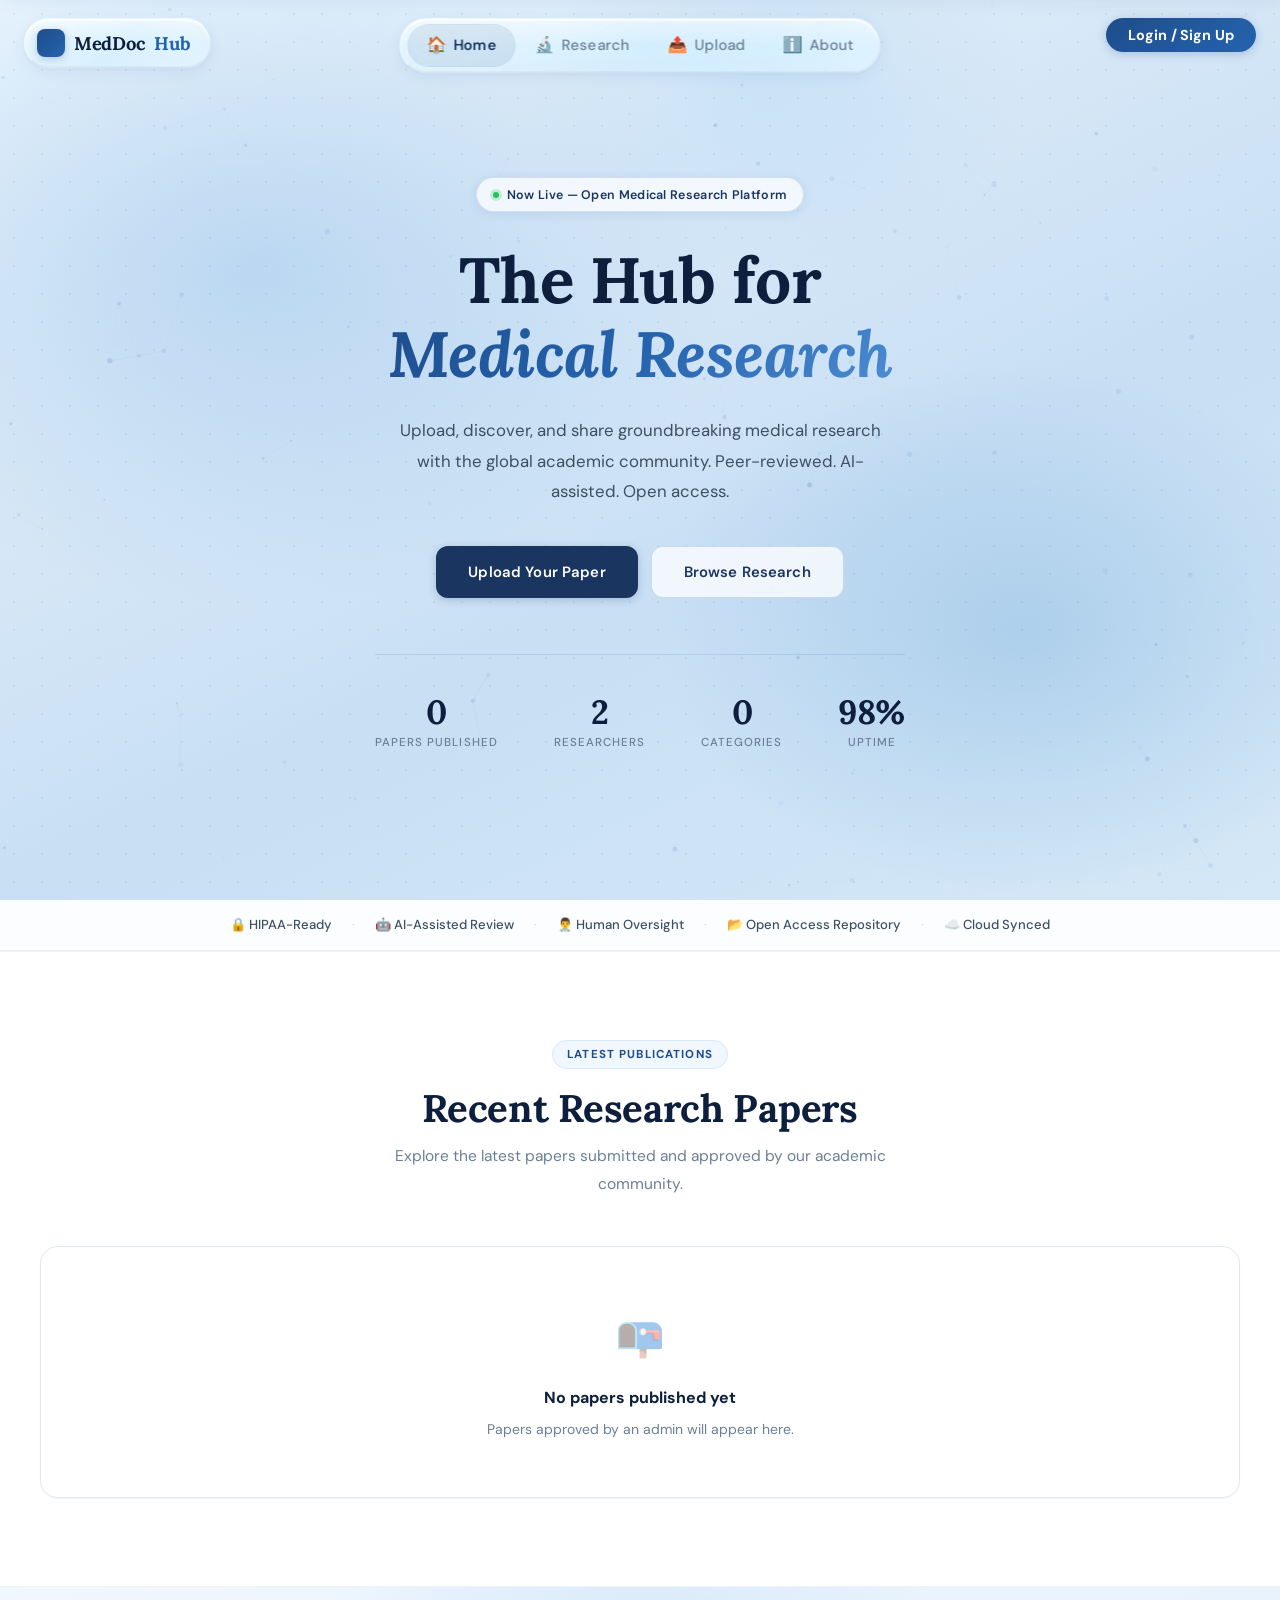
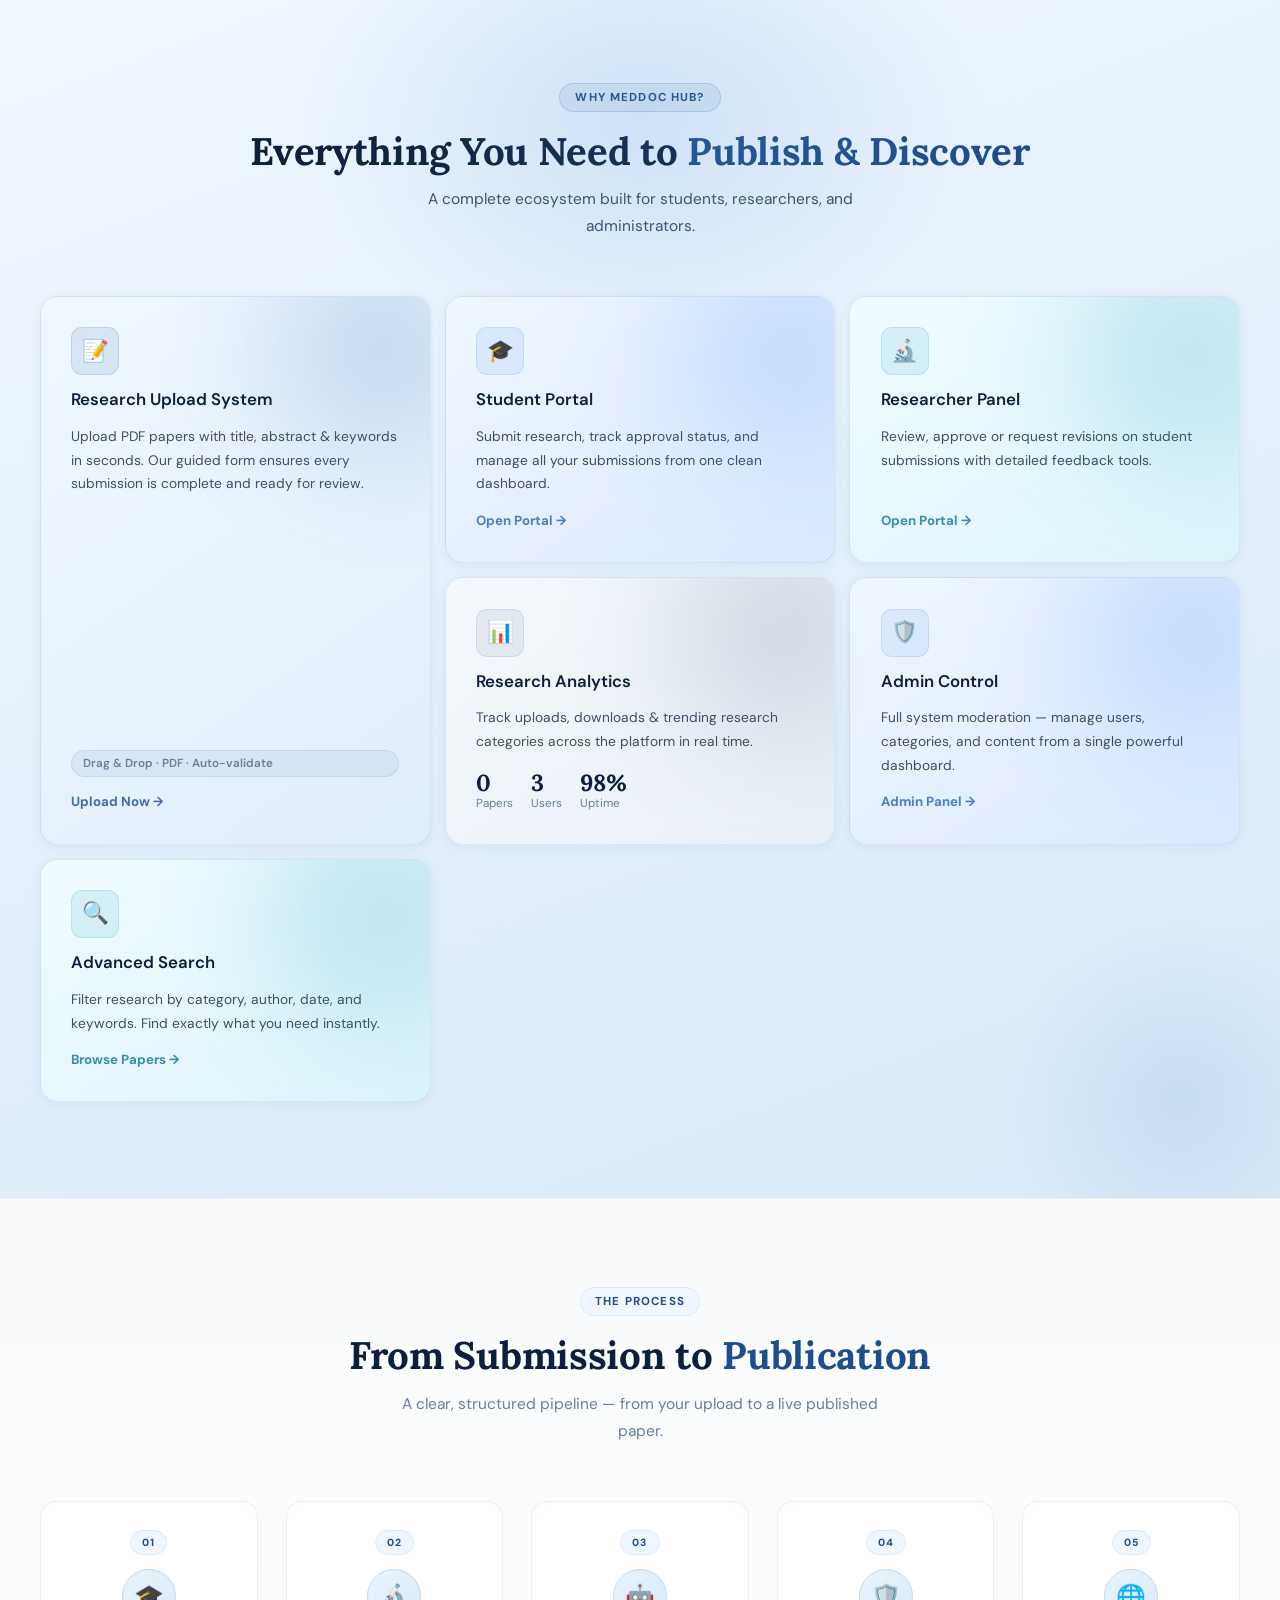
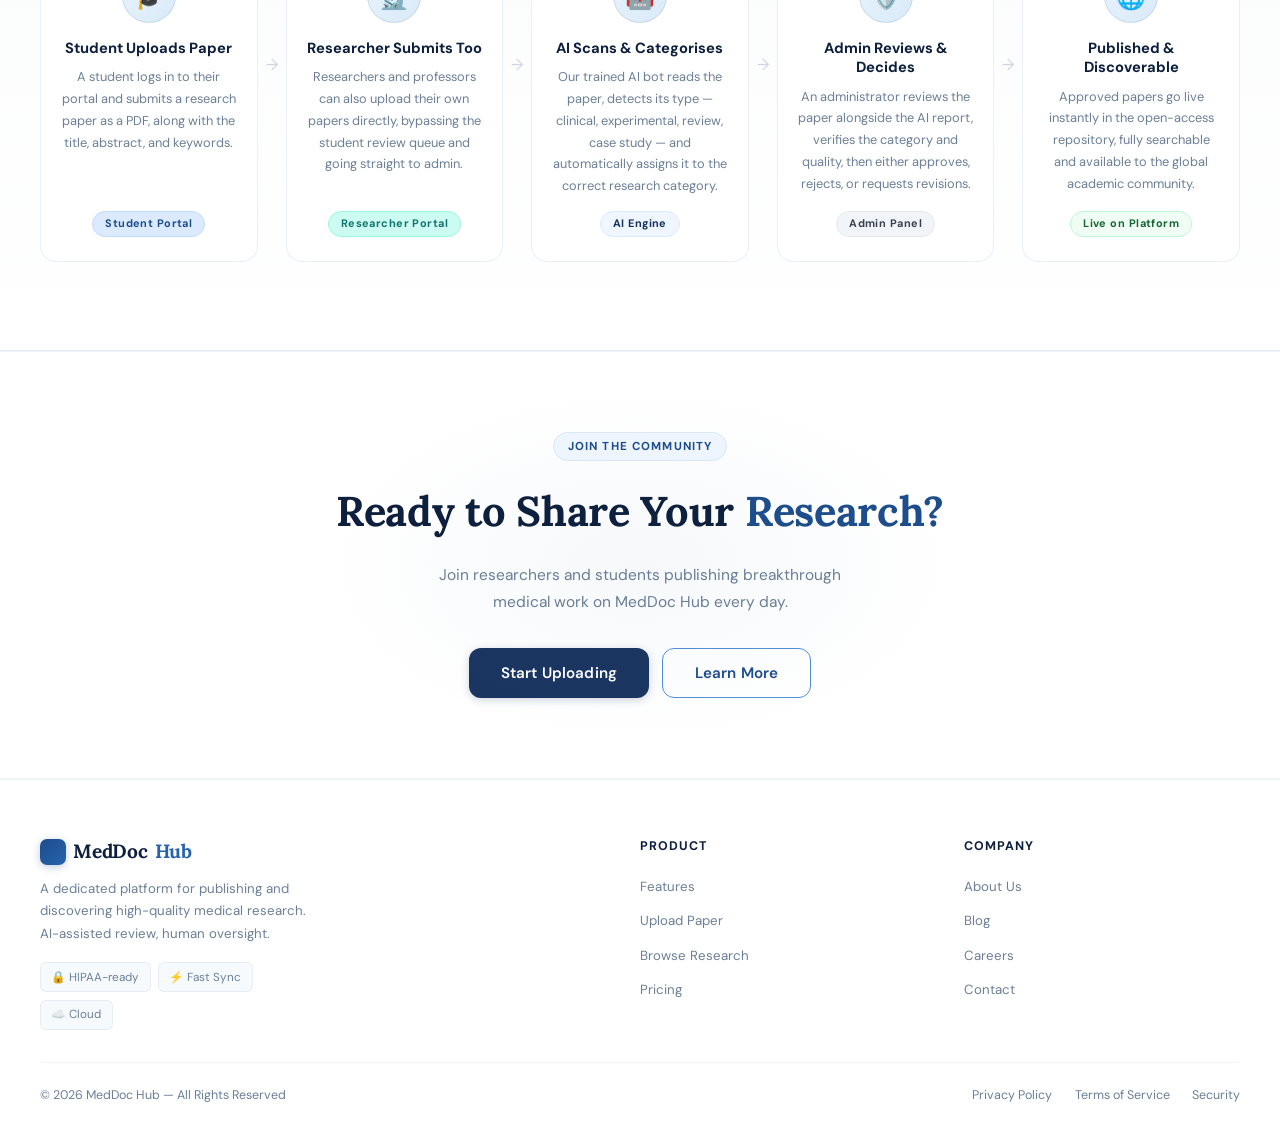
==== index.html @ e617a19e "Initial commit Created from https://vercel.com/new" ====
<!DOCTYPE html>
<html lang="en">

<head>
    <meta charset="UTF-8">
    <meta name="viewport" content="width=device-width, initial-scale=1.0">
    <title>MedDoc Hub — Medical Research Documentation</title>
    <link href="https://fonts.googleapis.com/css2?family=Inter:wght@300;400;500;600;700;800&display=swap"
        rel="stylesheet">
    <link rel="stylesheet" href="style.css">

</head>

<body>




    <!-- ═══ PILL 1: Logo — top left ═══ -->
    <div class="dock dock-logo-pill">
        <a href="index.html" class="dock-logo">MedDoc<span>Hub</span></a>
    </div>

    <!-- ═══ PILL 2: Nav links — top centre ═══ -->
    <nav class="dock dock-nav-pill" id="site-dock" role="navigation" aria-label="Main navigation">
        <ul class="dock-nav">
            <li><a href="index.html" class="active"><span class="nav-icon">🏠</span> Home</a></li>
            <li><a href="research.html"><span class="nav-icon">🔬</span> Research</a></li>
            <li><a href="upload.html"><span class="nav-icon">📤</span> Upload</a></li>
            <li><a href="about.html"><span class="nav-icon">ℹ️</span> About</a></li>
        </ul>
    </nav>

    <!-- ═══ PILL 3: Auth / Login — top right ═══ -->
    <div class="dock dock-auth-pill" id="site-dock-auth">
        <button class="dock-btn-login" id="nav-auth-btn" aria-haspopup="dialog" aria-controls="auth-modal">
            Login / Sign Up
        </button>
        <div id="dock-user-info" id="nav-user-info">
            <span id="dock-username" id="nav-username"></span>
            <a href="#" id="dock-dash-btn"></a>
            <button class="btn btn-secondary" id="dock-logout-btn" id="nav-logout-btn">Logout</button>
        </div>
        <button class="dock-hamburger" id="dock-hamburger" aria-label="Open menu">☰</button>
    </div>

    <!-- Mobile dropdown -->
    <div class="dock-mobile-menu" id="dock-mobile-menu">
        <a href="index.html" class="active"><span>🏠</span> Home</a>
        <a href="research.html"><span>🔬</span> Research</a>
        <a href="upload.html"><span>📤</span> Upload</a>
        <a href="about.html"><span>ℹ️</span> About</a>
    </div>

    <!-- Full-width bar revealed on scroll -->
    <div class="nav-bg-bar" id="nav-bg-bar"></div>

    <!-- Keep old header in DOM (hidden) so inline JS references don't break -->
    <header class="header" id="site-header" aria-hidden="true" style="display:none!important;">
        <nav class="navbar">
            <div class="nav-container">
                <button class="btn btn-primary" id="nav-auth-btn-old" style="display:none"></button>
                <div id="nav-user-info" style="display:none"><span id="nav-username"></span><button id="nav-logout-btn"
                        style="display:none"></button></div>
            </div>
        </nav>
    </header>

    <!-- ═══════════════════════ HERO ═══════════════════════ -->
    <section class="hero">
        <canvas id="canvas-particle"></canvas>
        <div class="hero-content">

            <!-- Welcome banner — shown when logged in -->
            <div class="hero-welcome" id="hero-welcome">
                <div class="hero-welcome-text">
                    <strong id="welcome-name">Welcome back!</strong>
                    <p id="welcome-sub">Head to your portal to upload and manage papers.</p>
                </div>
                <a id="welcome-dash-btn" href="#" class="btn btn-primary" style="flex-shrink:0;">Go to My Portal →</a>
            </div>

            <div class="hero-badge">
                <span class="hero-badge-dot"></span>
                Now Live — Open Medical Research Platform
            </div>

            <h1 class="hero-title">
                The Hub for
                <span class="hero-title-accent">Medical Research</span>
            </h1>

            <p class="hero-subtitle">
                Upload, discover, and share groundbreaking medical research with
                the global academic community. Peer-reviewed. AI-assisted. Open access.
            </p>

            <div class="hero-actions">
                <a href="upload.html" class="btn btn-primary btn-lg">Upload Your Paper</a>
                <a href="research.html" class="btn btn-light btn-lg">Browse Research</a>
            </div>

            <div class="hero-stats">
                <div class="hero-stat">
                    <span class="hero-stat-num" id="stat-papers-published">0</span>
                    <span class="hero-stat-label">Papers Published</span>
                </div>
                <div class="hero-stat">
                    <span class="hero-stat-num" id="stat-researchers">0</span>
                    <span class="hero-stat-label">Researchers</span>
                </div>
                <div class="hero-stat">
                    <span class="hero-stat-num" id="stat-categories">0</span>
                    <span class="hero-stat-label">Categories</span>
                </div>
                <div class="hero-stat">
                    <span class="hero-stat-num">98%</span>
                    <span class="hero-stat-label">Uptime</span>
                </div>
            </div>
        </div>
    </section>

    <!-- ═══════════════════════ TRUST BAR ═══════════════════════ -->
    <div class="trust-bar">
        <div class="trust-bar-inner">
            <span>🔒 HIPAA-Ready</span>
            <span class="trust-sep">·</span>
            <span>🤖 AI-Assisted Review</span>
            <span class="trust-sep">·</span>
            <span>👨‍⚕️ Human Oversight</span>
            <span class="trust-sep">·</span>
            <span>📂 Open Access Repository</span>
            <span class="trust-sep">·</span>
            <span>☁️ Cloud Synced</span>
        </div>
    </div>

    <!-- ═══════════════════════ RECENT PAPERS ═══════════════════════ -->
    <section class="research-preview">
        <div class="container">
            <span class="section-eyebrow">Latest Publications</span>
            <h2 class="section-title">Recent Research Papers</h2>
            <p class="section-subtitle">Explore the latest papers submitted and approved by our academic community.</p>

            <div class="papers-grid" id="recent-papers-grid">
                <div class="paper-card" id="no-papers-placeholder"
                    style="grid-column:1/-1;text-align:center;padding:3.5rem 1rem;">
                    <div style="font-size:2.5rem;margin-bottom:1rem;opacity:0.4;">📭</div>
                    <p style="font-size:1rem;font-weight:700;margin-bottom:.4rem;color:var(--text-primary);">No papers
                        published yet</p>
                    <p style="font-size:.875rem;color:var(--text-muted);">Papers approved by an admin will appear here.
                    </p>
                </div>
            </div>

            <div style="text-align:center;margin-top:2.5rem;" id="view-all-btn-wrap">
                <a href="research.html" class="btn btn-outline">View All Papers →</a>
            </div>
        </div>
    </section>

    <!-- ═══════════════════════ FEATURES ═══════════════════════ -->
    <section class="features" id="features">
        <div class="container">
            <div class="features-header">
                <span class="features-eyebrow">Why MedDoc Hub?</span>
                <h2 class="section-title">Everything You Need to <span>Publish &amp; Discover</span></h2>
                <p class="section-subtitle">A complete ecosystem built for students, researchers, and administrators.
                </p>
            </div>

            <div class="features-grid-new">

                <!-- Card 1 — large left -->
                <div class="feat-card feat-card--large feat-card--navy">
                    <div class="feat-glow"></div>
                    <div class="feat-icon-wrap">📝</div>
                    <h3>Research Upload System</h3>
                    <p>Upload PDF papers with title, abstract &amp; keywords in seconds. Our guided form ensures every
                        submission is complete and ready for review.</p>
                    <div class="feat-tag">Drag &amp; Drop · PDF · Auto-validate</div>
                    <a href="upload.html" class="feat-cta">Upload Now →</a>
                </div>

                <!-- Card 2 -->
                <div class="feat-card feat-card--blue" data-role-card="student">
                    <div class="feat-glow"></div>
                    <div class="feat-icon-wrap">🎓</div>
                    <h3>Student Portal</h3>
                    <p>Submit research, track approval status, and manage all your submissions from one clean dashboard.
                    </p>
                    <a href="student-dashboard.html" class="feat-cta">Open Portal →</a>
                </div>

                <!-- Card 3 -->
                <div class="feat-card feat-card--teal" data-role-card="researcher">
                    <div class="feat-glow"></div>
                    <div class="feat-icon-wrap">🔬</div>
                    <h3>Researcher Panel</h3>
                    <p>Review, approve or request revisions on student submissions with detailed feedback tools.</p>
                    <a href="professor-dashboard.html" class="feat-cta">Open Portal →</a>
                </div>

                <!-- Card 4 -->
                <div class="feat-card feat-card--slate">
                    <div class="feat-glow"></div>
                    <div class="feat-icon-wrap">📊</div>
                    <h3>Research Analytics</h3>
                    <p>Track uploads, downloads &amp; trending research categories across the platform in real time.</p>
                    <div class="feat-stat-row">
                        <div class="feat-stat"><span id="feat-stat-papers">0</span>Papers</div>
                        <div class="feat-stat"><span id="feat-stat-users">0</span>Users</div>
                        <div class="feat-stat"><span>98%</span>Uptime</div>
                    </div>
                </div>

                <!-- Card 5 -->
                <div class="feat-card feat-card--blue" data-role-card="admin">
                    <div class="feat-glow"></div>
                    <div class="feat-icon-wrap">🛡️</div>
                    <h3>Admin Control</h3>
                    <p>Full system moderation — manage users, categories, and content from a single powerful dashboard.
                    </p>
                    <a href="admin.html" class="feat-cta">Admin Panel →</a>
                </div>

                <!-- Card 6 -->
                <div class="feat-card feat-card--teal">
                    <div class="feat-glow"></div>
                    <div class="feat-icon-wrap">🔍</div>
                    <h3>Advanced Search</h3>
                    <p>Filter research by category, author, date, and keywords. Find exactly what you need instantly.
                    </p>
                    <a href="research.html" class="feat-cta">Browse Papers →</a>
                </div>

            </div>
        </div>
    </section>

    <!-- ═══════════════════════ HOW IT WORKS ═══════════════════════ -->
    <section class="how-section" style="background:linear-gradient(180deg,#f9fafb 0%,#ffffff 100%);">
        <div class="container">
            <span class="section-eyebrow">The Process</span>
            <h2 class="section-title">From Submission to <span>Publication</span></h2>
            <p class="section-subtitle">A clear, structured pipeline — from your upload to a live published paper.</p>

            <div class="how-steps">

                <!-- Step 1 -->
                <div class="how-step">
                    <div class="how-step-num">01</div>
                    <div class="how-step-icon">🎓</div>
                    <h3>Student Uploads Paper</h3>
                    <p>A student logs in to their portal and submits a research paper as a PDF, along with the title,
                        abstract, and keywords.</p>
                    <div class="how-step-tag how-step-tag--blue">Student Portal</div>
                </div>

                <div class="how-connector"></div>

                <!-- Step 2 -->
                <div class="how-step">
                    <div class="how-step-num">02</div>
                    <div class="how-step-icon">🔬</div>
                    <h3>Researcher Submits Too</h3>
                    <p>Researchers and professors can also upload their own papers directly, bypassing the student
                        review queue and going straight to admin.</p>
                    <div class="how-step-tag how-step-tag--teal">Researcher Portal</div>
                </div>

                <div class="how-connector"></div>

                <!-- Step 3 -->
                <div class="how-step">
                    <div class="how-step-num">03</div>
                    <div class="how-step-icon">🤖</div>
                    <h3>AI Scans & Categorises</h3>
                    <p>Our trained AI bot reads the paper, detects its type — clinical, experimental, review, case study
                        — and automatically assigns it to the correct research category.</p>
                    <div class="how-step-tag how-step-tag--navy">AI Engine</div>
                </div>

                <div class="how-connector"></div>

                <!-- Step 4 -->
                <div class="how-step">
                    <div class="how-step-num">04</div>
                    <div class="how-step-icon">🛡️</div>
                    <h3>Admin Reviews & Decides</h3>
                    <p>An administrator reviews the paper alongside the AI report, verifies the category and quality,
                        then either approves, rejects, or requests revisions.</p>
                    <div class="how-step-tag how-step-tag--slate">Admin Panel</div>
                </div>

                <div class="how-connector"></div>

                <!-- Step 5 -->
                <div class="how-step">
                    <div class="how-step-num">05</div>
                    <div class="how-step-icon">🌐</div>
                    <h3>Published & Discoverable</h3>
                    <p>Approved papers go live instantly in the open-access repository, fully searchable and available
                        to the global academic community.</p>
                    <div class="how-step-tag how-step-tag--green">Live on Platform</div>
                </div>

            </div>
        </div>
    </section>

    <!-- ═══════════════════════ CTA ═══════════════════════ -->
    <section class="cta">
        <div class="container">
            <span class="section-eyebrow">Join the Community</span>
            <h2>Ready to Share Your <span>Research?</span></h2>
            <p>Join researchers and students publishing breakthrough medical work on MedDoc Hub every day.</p>
            <div class="cta-actions">
                <a href="upload.html" class="btn btn-primary btn-lg">Start Uploading</a>
                <a href="about.html" class="btn btn-outline btn-lg">Learn More</a>
            </div>
        </div>
    </section>

    <!-- ═══════════════════════ PORTAL SECTION (shown after login) ═══════════════════════ -->
    <section class="portal-section" id="portal-section">
        <div class="container">
            <span class="section-eyebrow">Your Access</span>
            <h2 class="section-title">Go to Your <span>Portal</span></h2>
            <p class="section-subtitle">Select your portal below to start uploading, reviewing, or managing papers.</p>

            <div class="portal-cards" id="portal-cards-grid">
                <!-- Filled by JS based on role -->
            </div>
        </div>
    </section>

    <!-- ═══════════════════════ FOOTER ═══════════════════════ -->
    <footer class="footer" id="contact">
        <div class="footer-content">
            <div class="footer-brand">
                <a href="index.html" class="logo">MedDoc<span>Hub</span></a>
                <p>A dedicated platform for publishing and discovering high-quality medical research. AI-assisted
                    review, human oversight.</p>
                <div class="footer-brand-badges">
                    <span class="footer-brand-badge">🔒 HIPAA-ready</span>
                    <span class="footer-brand-badge">⚡ Fast Sync</span>
                    <span class="footer-brand-badge">☁️ Cloud</span>
                </div>
            </div>
            <div class="footer-section">
                <h4>Product</h4>
                <ul>
                    <li><a href="#features">Features</a></li>
                    <li><a href="upload.html">Upload Paper</a></li>
                    <li><a href="research.html">Browse Research</a></li>
                    <li><a href="#">Pricing</a></li>
                </ul>
            </div>
            <div class="footer-section">
                <h4>Company</h4>
                <ul>
                    <li><a href="about.html">About Us</a></li>
                    <li><a href="#">Blog</a></li>
                    <li><a href="#">Careers</a></li>
                    <li><a href="#">Contact</a></li>
                </ul>
            </div>
        </div>
        <div class="footer-bottom">
            <p>© 2026 MedDoc Hub — All Rights Reserved</p>
            <div class="footer-bottom-links">
                <a href="#">Privacy Policy</a>
                <a href="#">Terms of Service</a>
                <a href="#">Security</a>
            </div>
        </div>
    </footer>

    <!-- ═══════════════════════ AUTH MODAL ═══════════════════════ -->
    <div class="modal-overlay" id="auth-modal" role="dialog" aria-modal="true" aria-hidden="true">
        <div class="modal-card" role="document">
            <!-- Left panel -->
            <div class="auth-left">
                <div class="auth-hero">
                    <div class="auth-brand">MedDoc<span>Hub</span></div>
                    <h3>Welcome back</h3>
                    <p>Securely create, manage, and share medical research with confidence.</p>
                    <div class="auth-logos">
                        <span>🔒 HIPAA-ready</span>
                        <span>⚡ Fast Sync</span>
                        <span>☁️ Cloud</span>
                    </div>
                </div>
            </div>
            <!-- Right panel -->
            <div class="auth-right">
                <div class="auth-tabs">
                    <button class="tab-btn active" data-target="login">Login</button>
                    <button class="tab-btn" data-target="signup">Sign Up</button>
                </div>

                <form id="login" class="auth-form active" autocomplete="on">
                    <div class="input-group">
                        <label for="login-email">Email</label>
                        <input id="login-email" type="email" placeholder="you@hospital.com" required>
                    </div>
                    <div class="input-group">
                        <label for="login-password">Password</label>
                        <div class="password-row">
                            <input id="login-password" type="password" placeholder="••••••••" required>
                            <button type="button" class="btn-ghost" id="login-toggle">Show</button>
                        </div>
                    </div>
                    <div class="form-row">
                        <label class="checkbox"><input type="checkbox"> Remember me</label>
                        <a href="#" class="small-link">Forgot?</a>
                    </div>
                    <div id="login-error" class="form-error"></div>
                    <button class="btn btn-primary btn-block" type="submit">Sign In</button>
                    <button type="button" class="btn-cancel" id="login-cancel">Cancel</button>
                </form>

                <form id="signup" class="auth-form" autocomplete="on">
                    <div class="input-group">
                        <label for="signup-name">Full name</label>
                        <input id="signup-name" type="text" placeholder="Dr. Jane Doe" required>
                    </div>
                    <div class="input-group">
                        <label for="signup-email">Email</label>
                        <input id="signup-email" type="email" placeholder="you@hospital.com" required>
                    </div>
                    <div class="input-group">
                        <label for="signup-password">Create password</label>
                        <div class="password-row">
                            <input id="signup-password" type="password" placeholder="Minimum 8 characters" minlength="8"
                                required>
                            <button type="button" class="btn-ghost" id="signup-toggle">Show</button>
                        </div>
                    </div>
                    <div class="input-group">
                        <label for="signup-role">I am a…</label>
                        <select id="signup-role" required>
                            <option value="">Select your role</option>
                            <option value="student">Student</option>
                            <option value="researcher">Researcher / Professor</option>
                            <option value="admin">Admin</option>
                        </select>
                    </div>
                    <div id="signup-error" class="form-error"></div>
                    <button class="btn btn-primary btn-block" type="submit">Create Account</button>
                    <button type="button" class="btn-cancel" id="signup-cancel">Cancel</button>
                    <p class="small">By signing up you agree to our <a href="#">Terms</a> and <a href="#">Privacy</a>.
                    </p>
                </form>
            </div>
        </div>
    </div>

    <!-- ═══════════════════════ SCRIPTS ═══════════════════════ -->
    <script src="particles.js"></script>
    <script>
        // ─── Helpers ───────────────────────────────────────────────
        function getUsers() { return JSON.parse(localStorage.getItem('mdh_users') || '[]'); }
        function saveUsers(u) { localStorage.setItem('mdh_users', JSON.stringify(u)); }
        function getSession() { return { isLoggedIn: localStorage.getItem('isLoggedIn') === 'true', userName: localStorage.getItem('userName') || '', userRole: localStorage.getItem('userRole') || '' }; }

        // Show only role-matching feature cards; hide others
        function filterFeatureCards(role) {
            document.querySelectorAll('[data-role-card]').forEach(card => {
                card.style.display = card.dataset.roleCard === role ? '' : 'none';
            });
        }
        // Restore all feature cards (on logout)
        function restoreFeatureCards() {
            document.querySelectorAll('[data-role-card]').forEach(card => {
                card.style.display = '';
            });
        }

        // Seed default test accounts on every page load
        (function seedDefaults() {
            const defaults = [
                { id: 'seed_admin', name: 'Admin', email: 'admin@meddoc.com', password: 'admin123', role: 'admin' },
                { id: 'seed_prof', name: 'Professor', email: 'professor@meddoc.com', password: 'prof123', role: 'researcher' },
                { id: 'seed_student', name: 'Student', email: 'student@meddoc.com', password: 'student123', role: 'student' },
            ];
            const users = getUsers();
            let changed = false;
            defaults.forEach(d => { if (!users.find(u => u.email === d.email)) { users.push(d); changed = true; } });
            if (changed) saveUsers(users);
        })();

        // ─── Dock auth state ───────────────────────────────────────
        const navAuthBtn = document.getElementById('nav-auth-btn');   // dock login btn
        const navUserInfo = document.getElementById('dock-user-info');
        const navUsername = document.getElementById('dock-username');
        const navLogoutBtn = document.getElementById('dock-logout-btn');
        const dockDashBtn = document.getElementById('dock-dash-btn');

        function refreshNavAuth() {
            const { isLoggedIn, userName, userRole } = getSession();
            if (!navAuthBtn) return;
            if (isLoggedIn) {
                navAuthBtn.style.display = 'none';
                if (navUserInfo) navUserInfo.style.display = 'flex';
                if (navUsername) navUsername.textContent = '👤 ' + userName;
                const dashMap = { student: 'student-dashboard.html', researcher: 'professor-dashboard.html', admin: 'admin.html' };
                const dashLbl = { student: '🎓 My Dashboard', researcher: '🔬 My Dashboard', admin: '🛡️ Admin Panel' };
                if (dockDashBtn) {
                    dockDashBtn.href = dashMap[userRole] || 'index.html';
                    dockDashBtn.textContent = dashLbl[userRole] || 'My Dashboard';
                }
            } else {
                navAuthBtn.style.display = '';
                if (navUserInfo) navUserInfo.style.display = 'none';
            }
        }

        if (navLogoutBtn) {
            navLogoutBtn.addEventListener('click', () => {
                localStorage.removeItem('isLoggedIn');
                localStorage.removeItem('userName');
                localStorage.removeItem('userRole');
                sessionStorage.removeItem('mdh_bak');
                sessionStorage.setItem('mdh_logged_out', 'true');
                refreshNavAuth();
                restoreFeatureCards();
                const ps = document.getElementById('portal-section');
                const hw = document.getElementById('hero-welcome');
                const ha = document.querySelector('.hero-actions');
                const hb = document.querySelector('.hero-badge');
                if (ps) ps.classList.remove('visible');
                if (hw) hw.classList.remove('visible');
                if (ha) ha.style.display = '';
                if (hb) hb.style.display = '';
            });
        }

        refreshNavAuth();

        // ─── Dock hamburger (mobile) ───────────────────────────────
        (function () {
            const ham = document.getElementById('dock-hamburger');
            const menu = document.getElementById('dock-mobile-menu');
            if (!ham || !menu) return;
            ham.addEventListener('click', (e) => { e.stopPropagation(); menu.classList.toggle('open'); });
            document.addEventListener('click', (e) => { if (!menu.contains(e.target) && e.target !== ham) menu.classList.remove('open'); });
        })();

        // ─── Auth modal ────────────────────────────────────────────
        (function () {
            const modal = document.getElementById('auth-modal');
            const closeBtn = document.getElementById('auth-close');
            if (!modal) return;

            const tabBtns = Array.from(modal.querySelectorAll('.tab-btn'));
            const forms = Array.from(modal.querySelectorAll('.auth-form'));

            function openModal() {
                modal.setAttribute('aria-hidden', 'false');
                modal.classList.add('open');
                document.body.style.overflow = 'hidden';
                const first = modal.querySelector('.auth-form.active input');
                if (first) setTimeout(() => first.focus(), 50);
            }

            function closeModal() {
                modal.setAttribute('aria-hidden', 'true');
                modal.classList.remove('open');
                document.body.style.overflow = '';
                document.documentElement.style.overflow = '';
                modal.querySelectorAll('form').forEach(f => f.reset());
                const le = document.getElementById('login-error');
                const se = document.getElementById('signup-error');
                if (le) { le.style.display = 'none'; le.textContent = ''; }
                if (se) { se.style.display = 'none'; se.textContent = ''; }
            }

            // dock login button opens modal
            const _authTrigger = document.getElementById('nav-auth-btn');
            if (_authTrigger) _authTrigger.addEventListener('click', openModal);
            // Close via × button, Cancel buttons, backdrop click, Escape key
            if (closeBtn) closeBtn.addEventListener('click', closeModal);
            const loginCancel = document.getElementById('login-cancel');
            const signupCancel = document.getElementById('signup-cancel');
            if (loginCancel) loginCancel.addEventListener('click', closeModal);
            if (signupCancel) signupCancel.addEventListener('click', closeModal);
            modal.addEventListener('click', e => { if (e.target === modal) closeModal(); });
            document.addEventListener('keydown', e => { if (e.key === 'Escape') closeModal(); });

            // Tab switching
            tabBtns.forEach(btn => {
                btn.addEventListener('click', () => {
                    tabBtns.forEach(b => b.classList.remove('active'));
                    btn.classList.add('active');
                    forms.forEach(f => f.classList.remove('active'));
                    const t = document.getElementById(btn.dataset.target);
                    if (t) t.classList.add('active');
                });
            });

            // Password toggles
            ['login', 'signup'].forEach(prefix => {
                const toggle = document.getElementById(prefix + '-toggle');
                const input = document.getElementById(prefix + '-password');
                if (toggle && input) {
                    toggle.addEventListener('click', () => {
                        const isText = input.type === 'text';
                        input.type = isText ? 'password' : 'text';
                        toggle.textContent = isText ? 'Show' : 'Hide';
                    });
                }
            });

            // ── LOGIN ──────────────────────────────────────────────
            document.getElementById('login').addEventListener('submit', function (e) {
                e.preventDefault();
                const errEl = document.getElementById('login-error');
                errEl.style.display = 'none';
                const email = document.getElementById('login-email').value.trim().toLowerCase();
                const password = document.getElementById('login-password').value;
                const users = getUsers();
                const user = users.find(u => u.email.toLowerCase() === email);
                if (!user) {
                    errEl.textContent = '⚠️  No account found with this email. Please sign up first.';
                    errEl.style.display = 'block'; return;
                }
                if (user.password !== password) {
                    errEl.textContent = '⚠️  Incorrect password. Please try again.';
                    errEl.style.display = 'block'; return;
                }
                localStorage.setItem('isLoggedIn', 'true');
                localStorage.setItem('userName', user.name);
                localStorage.setItem('userEmail', user.email);
                localStorage.setItem('userRole', user.role);
                this.reset();
                closeModal();
                refreshNavAuth();
                showPortalSection(user);
            });

            // ── SIGNUP ─────────────────────────────────────────────
            document.getElementById('signup').addEventListener('submit', function (e) {
                e.preventDefault();
                const errEl = document.getElementById('signup-error');
                errEl.style.display = 'none';
                const name = document.getElementById('signup-name').value.trim();
                const email = document.getElementById('signup-email').value.trim().toLowerCase();
                const password = document.getElementById('signup-password').value;
                const role = document.getElementById('signup-role').value;
                if (!role) {
                    errEl.textContent = '⚠️  Please select your role.';
                    errEl.style.display = 'block'; return;
                }
                const users = getUsers();
                if (users.find(u => u.email.toLowerCase() === email)) {
                    errEl.textContent = '⚠️  This email is already registered. Please log in instead.';
                    errEl.style.display = 'block'; return;
                }
                const user = { id: Date.now().toString(), name, email, password, role };
                users.push(user);
                saveUsers(users);
                localStorage.setItem('isLoggedIn', 'true');
                localStorage.setItem('userName', name);
                localStorage.setItem('userEmail', email);
                localStorage.setItem('userRole', role);
                this.reset();
                closeModal();
                refreshNavAuth();
                // Redirect to portal
                const portals = { student: 'student-dashboard.html', researcher: 'professor-dashboard.html', admin: 'admin.html' };
                if (portals[role]) { setTimeout(() => window.location.href = portals[role], 200); return; }
                showPortalSection(user);
            });
        })();

        // ─── Portal section (shown after login) ───────────────────
        const PORTALS = {
            student: { url: 'student-dashboard.html', icon: '🎓', title: 'Student Portal', desc: 'Submit and track your research papers, view approval status.', cta: 'Open Student Portal →' },
            researcher: { url: 'professor-dashboard.html', icon: '🔬', title: 'Researcher Portal', desc: 'Review student submissions, provide feedback, publish research.', cta: 'Open Researcher Portal →' },
            admin: { url: 'admin.html', icon: '🛡️', title: 'Admin Panel', desc: 'Manage users, approve papers, configure categories, oversee platform.', cta: 'Open Admin Panel →' }
        };


        function showPortalSection(user) {
            document.body.style.overflow = '';
            const section = document.getElementById('portal-section');
            const grid = document.getElementById('portal-cards-grid');
            const welcome = document.getElementById('hero-welcome');
            const heroActions = document.querySelector('.hero-actions');
            const heroBadge = document.querySelector('.hero-badge');

            const portal = PORTALS[user.role] || PORTALS.student;

            if (welcome) {
                document.getElementById('welcome-name').textContent = 'Welcome back, ' + user.name + '! 👋';
                document.getElementById('welcome-sub').textContent = 'Signed in as ' + (user.role === 'researcher' ? 'Researcher / Professor' : user.role.charAt(0).toUpperCase() + user.role.slice(1));
                document.getElementById('welcome-dash-btn').href = portal.url;
                document.getElementById('welcome-dash-btn').textContent = portal.cta;
                welcome.classList.add('visible');
            }
            if (heroActions) heroActions.style.display = 'none';
            if (heroBadge) heroBadge.style.display = 'none';

            // Hide feature cards from other roles
            filterFeatureCards(user.role);

            if (section && grid) {
                grid.innerHTML = '';
                // Show ONLY the card for the logged-in user's role
                const p = PORTALS[user.role];
                if (p) {
                    const card = document.createElement('a');
                    card.href = p.url;
                    card.className = 'portal-card portal-card--highlight';
                    card.innerHTML = '<div class="portal-card-icon">' + p.icon + '</div><h3>' + p.title + '</h3><p>' + p.desc + '</p><span class="portal-card-cta">' + p.cta + '</span>';
                    grid.appendChild(card);
                }
                section.classList.add('visible');
                // No auto-scroll — page stays in place after login
            }
        }

        // ─── Show portal if already logged in ─────────────────────
        (function () {
            const { isLoggedIn, userName, userRole } = getSession();
            if (isLoggedIn) showPortalSection({ name: userName, role: userRole });
        })();

        // ─── Live stats ────────────────────────────────────────────
        (function () {
            const papers = JSON.parse(localStorage.getItem('mdh_papers') || '[]');
            const users = JSON.parse(localStorage.getItem('mdh_users') || '[]');
            const approved = papers.filter(p => p.status === 'approved');
            const researchers = users.filter(u => u.role === 'researcher' || u.role === 'student');
            const categories = [...new Set(papers.map(p => p.category).filter(Boolean))];
            const set = (id, v) => { const el = document.getElementById(id); if (el) el.textContent = v; };
            set('stat-papers-published', approved.length);
            set('stat-researchers', researchers.length);
            set('stat-categories', categories.length);
            set('feat-stat-papers', papers.length);
            set('feat-stat-users', users.length);

            // Recent papers grid
            const grid = document.getElementById('recent-papers-grid');
            const ph = document.getElementById('no-papers-placeholder');
            const vaw = document.getElementById('view-all-btn-wrap');
            const recent = approved.slice().reverse().slice(0, 3);
            if (!grid) return;
            if (recent.length === 0) { if (ph) ph.style.display = ''; if (vaw) vaw.style.display = 'none'; return; }
            if (ph) ph.style.display = 'none';
            if (vaw) vaw.style.display = '';
            function esc(s) { return String(s || '').replace(/&/g, '&amp;').replace(/</g, '&lt;').replace(/>/g, '&gt;'); }
            grid.querySelectorAll('.paper-card:not(#no-papers-placeholder)').forEach(el => el.remove());
            recent.forEach(p => {
                const c = document.createElement('div');
                c.className = 'paper-card';
                c.innerHTML = '<div class="paper-header"><h3 class="paper-title">' + esc(p.title) + '</h3><span class="paper-category">' + esc(p.category || 'General') + '</span></div><div class="paper-meta"><p><strong>Author:</strong> ' + esc(p.author) + '</p><p><strong>Uploaded:</strong> ' + esc(p.date) + '</p></div><a href="research.html" class="btn btn-secondary btn-sm">View Paper →</a>';
                grid.appendChild(c);
            });
        })();

        // ─── Dock scroll morph ─────────────────────────────────────
        const dockEls = document.querySelectorAll('.dock');
        const navBgBar = document.getElementById('nav-bg-bar');
        if (dockEls.length) {
            const onScroll = () => {
                const scrolled = window.scrollY > 30;
                dockEls.forEach(d => d.classList.toggle('scrolled', scrolled));
                if (navBgBar) navBgBar.classList.toggle('scrolled', scrolled);
            };
            window.addEventListener('scroll', onScroll, { passive: true });
            onScroll();
        }

        // scroll-reveal removed — add back later
    </script>

    <!-- Extra styles for new sections not in style.css -->
    <style>
        /* Trust bar */
        .trust-bar {
            background: rgba(255, 255, 255, 0.75);
            border-bottom: 1px solid rgba(30, 77, 140, 0.08);
            padding: .9rem 2rem;
            overflow: hidden;
            backdrop-filter: blur(10px);
        }

        .trust-bar-inner {
            max-width: 1200px;
            margin: 0 auto;
            display: flex;
            align-items: center;
            justify-content: center;
            gap: 1.25rem;
            flex-wrap: wrap;
            font-size: .82rem;
            font-weight: 500;
            color: #3d4f63;
        }

        .trust-sep {
            color: rgba(30, 77, 140, 0.18);
        }

        /* ── How it works ── */
        .how-section {
            background: linear-gradient(160deg, #f7fbff 0%, #eef6fd 100%);
            border-top: 1px solid rgba(30, 77, 140, 0.08);
            border-bottom: 1px solid rgba(30, 77, 140, 0.08);
            padding: 5.5rem 2rem;
        }

        .how-steps {
            display: flex;
            align-items: stretch;
            gap: 0;
            margin-top: 3.5rem;
        }

        .how-step {
            flex: 1;
            min-width: 0;
            background: rgba(255, 255, 255, 0.78);
            border: 1px solid rgba(30, 77, 140, 0.09);
            border-radius: 16px;
            padding: 1.75rem 1.25rem 1.5rem;
            text-align: center;
            display: flex;
            flex-direction: column;
            align-items: center;
            gap: 0;
            backdrop-filter: blur(8px);
            transition: box-shadow 0.38s cubic-bezier(0.22, 1, 0.36, 1),
                transform 0.38s cubic-bezier(0.22, 1, 0.36, 1),
                background 0.3s ease;
        }

        .how-step:hover {
            box-shadow: 0 10px 32px rgba(30, 77, 140, 0.12);
            transform: translateY(-5px);
            background: rgba(255, 255, 255, 0.97);
        }

        .how-step-num {
            font-size: .65rem;
            font-weight: 800;
            letter-spacing: .1em;
            text-transform: uppercase;
            color: #1e4d8c;
            background: #eff6ff;
            border: 1px solid #dbeafe;
            padding: 3px 11px;
            border-radius: 999px;
            display: inline-block;
            margin-bottom: .9rem;
        }

        .how-step-icon {
            width: 54px;
            height: 54px;
            background: linear-gradient(135deg, #e8f4fd, #daeaf8);
            border: 1.5px solid rgba(30, 77, 140, 0.14);
            border-radius: 50%;
            display: flex;
            align-items: center;
            justify-content: center;
            font-size: 1.5rem;
            margin-bottom: 1rem;
            transition: transform 0.35s cubic-bezier(0.22, 1, 0.36, 1);
        }

        .how-step:hover .how-step-icon {
            transform: scale(1.10) rotate(-3deg);
        }

        .how-step h3 {
            font-size: .92rem;
            font-weight: 700;
            color: #0d1f3c;
            margin-bottom: .5rem;
            line-height: 1.3;
        }

        .how-step p {
            font-size: .8rem;
            color: #6b7f96;
            line-height: 1.7;
            margin-bottom: .9rem;
            flex: 1;
        }

        .how-step-tag {
            display: inline-block;
            font-size: .68rem;
            font-weight: 700;
            padding: 3px 12px;
            border-radius: 999px;
            letter-spacing: .04em;
            margin-top: auto;
        }

        .how-step-tag--blue {
            background: #dbeafe;
            color: #1e4d8c;
            border: 1px solid #bfdbfe;
        }

        .how-step-tag--teal {
            background: #ccfbf1;
            color: #0f766e;
            border: 1px solid #99f6e4;
        }

        .how-step-tag--navy {
            background: #eff6ff;
            color: #163060;
            border: 1px solid #dbeafe;
        }

        .how-step-tag--slate {
            background: #f1f5f9;
            color: #374151;
            border: 1px solid #e2e8f0;
        }

        .how-step-tag--green {
            background: #f0fdf4;
            color: #166534;
            border: 1px solid #bbf7d0;
        }

        .how-connector {
            flex-shrink: 0;
            width: 28px;
            display: flex;
            align-items: center;
            justify-content: center;
            padding-bottom: 2rem;
        }

        .how-connector::after {
            content: '→';
            font-size: 1rem;
            color: rgba(30, 77, 140, 0.22);
            font-weight: 400;
        }

        @media(max-width:900px) {
            .how-steps {
                flex-direction: column;
                align-items: center;
                gap: 0;
            }

            .how-step {
                width: 100%;
                max-width: 360px;
            }

            .how-connector {
                width: auto;
                height: 24px;
                padding: 0;
            }

            .how-connector::after {
                content: '↓';
            }
        }

        /* Auth modal */
        .modal-overlay {
            position: fixed;
            inset: 0;
            background: rgba(13, 31, 60, 0.45);
            backdrop-filter: blur(12px);
            -webkit-backdrop-filter: blur(12px);
            z-index: 10001;
            display: flex;
            align-items: center;
            justify-content: center;
            padding: 1rem;
            opacity: 0;
            pointer-events: none;
            transition: opacity 0.28s cubic-bezier(0.22, 1, 0.36, 1);
        }

        .modal-overlay.open {
            opacity: 1 !important;
            pointer-events: all !important;
        }

        .modal-card {
            background: #ffffff;
            border-radius: 20px;
            width: 100%;
            max-width: 760px;
            box-shadow: 0 28px 72px rgba(13, 31, 60, 0.18);
            overflow: hidden;
            position: relative;
            transform: scale(0.95) translateY(20px);
            transition: transform 0.38s cubic-bezier(0.22, 1, 0.36, 1);
            display: grid;
            grid-template-columns: 280px 1fr;
        }

        .modal-overlay.open .modal-card {
            transform: scale(1) translateY(0) !important;
        }

        @media(max-width:620px) {
            .modal-card {
                grid-template-columns: 1fr;
            }

            .auth-left {
                display: none !important;
            }
        }

        .auth-left {
            background: linear-gradient(145deg, #daeaf8, #c8dff4);
            color: #0d1f3c;
            padding: 3rem 2rem;
            display: flex;
            flex-direction: column;
            justify-content: center;
            gap: 1.2rem;
        }

        .auth-brand {
            font-size: 1.1rem;
            font-weight: 800;
            color: #0d1f3c;
            letter-spacing: -.02em;
            margin-bottom: .25rem;
        }

        .auth-brand span {
            color: #1e4d8c;
        }

        .auth-left h3 {
            font-size: 1.4rem;
            font-weight: 800;
            line-height: 1.25;
            margin: 0;
            color: #0d1f3c;
        }

        .auth-left p {
            font-size: .88rem;
            color: #3d4f63;
            line-height: 1.7;
            margin: 0;
        }

        .auth-logos {
            display: flex;
            flex-direction: column;
            gap: 8px;
            margin-top: .25rem;
        }

        .auth-logos span {
            background: rgba(30, 77, 140, 0.08);
            border: 1px solid rgba(30, 77, 140, 0.14);
            border-radius: 8px;
            padding: 7px 12px;
            font-size: .82rem;
            font-weight: 600;
            color: #1e4d8c;
        }

        .auth-right {
            padding: 2.25rem 2rem;
            background: #fff;
            min-width: 0;
        }

        .auth-tabs {
            display: flex;
            gap: .3rem;
            background: #f3f4f6;
            border-radius: 8px;
            padding: 4px;
            margin-bottom: 1.25rem;
        }

        .tab-btn {
            flex: 1;
            background: none;
            border: none;
            padding: 8px 12px;
            font-weight: 600;
            cursor: pointer;
            color: #6b7280;
            border-radius: 6px;
            font-size: .88rem;
            transition: all 0.25s cubic-bezier(0.22, 1, 0.36, 1);
            font-family: inherit;
        }

        .tab-btn.active {
            background: #fff;
            color: #1e4d8c;
            box-shadow: 0 1px 4px rgba(0, 0, 0, .08);
        }

        .auth-form {
            display: none;
        }

        .auth-form.active {
            display: block;
            animation: fadeSlideDown 0.35s cubic-bezier(0.22, 1, 0.36, 1) both;
        }

        .input-group {
            margin-bottom: 12px;
        }

        .input-group label {
            display: block;
            margin-bottom: 4px;
            font-weight: 600;
            color: #374151;
            font-size: .83rem;
        }

        .input-group input,
        .input-group select {
            width: 100%;
            padding: 9px 12px;
            border: 1.5px solid #d1d5db;
            border-radius: 7px;
            font-family: inherit;
            font-size: .92rem;
            outline: none;
            transition: border-color 0.25s ease, box-shadow 0.25s ease;
            box-sizing: border-box;
            background: #fff;
            color: #1f2937;
        }

        .input-group input:focus,
        .input-group select:focus {
            border-color: #1e4d8c;
            box-shadow: 0 0 0 3px rgba(30, 77, 140, 0.10);
        }

        .password-row {
            display: flex;
            gap: 8px;
        }

        .password-row input {
            flex: 1;
        }

        .btn-ghost {
            background: none;
            border: 1.5px solid #d1d5db;
            padding: 8px 11px;
            border-radius: 7px;
            cursor: pointer;
            font-size: .8rem;
            color: #6b7280;
            font-weight: 600;
            font-family: inherit;
            transition: all 0.25s ease;
            white-space: nowrap;
        }

        .btn-ghost:hover {
            background: #f3f4f6;
        }

        .form-row {
            display: flex;
            justify-content: space-between;
            align-items: center;
            margin-bottom: 12px;
            font-size: .85rem;
        }

        .checkbox {
            display: flex;
            align-items: center;
            gap: 6px;
            cursor: pointer;
            color: #4b5563;
        }

        .small-link {
            color: #1e4d8c;
            text-decoration: none;
            font-weight: 600;
            font-size: .85rem;
        }

        .form-error {
            display: none;
            background: #fef2f2;
            border: 1px solid #fecaca;
            border-left: 3px solid #dc2626;
            border-radius: 6px;
            padding: 9px 13px;
            font-size: .82rem;
            color: #b91c1c;
            font-weight: 500;
            margin-bottom: 10px;
        }

        .btn-block {
            width: 100%;
            padding: 10px;
            font-size: .95rem;
            border-radius: 8px;
            border: none;
            cursor: pointer;
            font-weight: 700;
            font-family: inherit;
            background: linear-gradient(135deg, #1e4d8c, #2563ae);
            color: #fff;
            box-shadow: 0 3px 10px rgba(30, 77, 140, 0.22);
            transition: all 0.28s cubic-bezier(0.22, 1, 0.36, 1);
        }

        .btn-block:hover {
            transform: translateY(-2px);
            box-shadow: 0 8px 22px rgba(30, 77, 140, 0.32);
        }

        .btn-cancel {
            width: 100%;
            padding: 9px;
            font-size: .9rem;
            border-radius: 8px;
            border: 1.5px solid #e5e7eb;
            background: #fff;
            color: #6b7280;
            font-weight: 600;
            font-family: inherit;
            cursor: pointer;
            transition: all 0.25s ease;
            margin-top: 8px;
        }

        .btn-cancel:hover {
            background: #f9fafb;
            border-color: #d1d5db;
            color: #374151;
        }

        .small {
            font-size: .8rem;
            color: #9ca3af;
            text-align: center;
            margin-top: 10px;
        }

        .small a {
            color: #1e4d8c;
            text-decoration: none;
            font-weight: 600;
        }

        @keyframes fadeSlideDown {
            from {
                opacity: 0;
                transform: translateY(16px);
            }

            to {
                opacity: 1;
                transform: translateY(0);
            }
        }
    </style>

</body>

</html>
---- style.css ----
/* ============================================================
   MedDoc Hub — Light Clinical Theme
   Soft White + Pale Blue + Navy Accents | DM Sans + Lora
   ============================================================ */

@import url('https://fonts.googleapis.com/css2?family=DM+Sans:ital,opsz,wght@0,9..40,300;0,9..40,400;0,9..40,500;0,9..40,600;0,9..40,700;1,9..40,400&family=Lora:wght@500;600;700&display=swap');

:root {
  /* ── Core palette — light & airy ── */
  --navy-900: #0d1f3c;
  --navy-800: #132848;
  --navy-700: #1a3560;
  --navy-600: #1e4d8c;
  --navy-500: #2563ae;
  --navy-400: #4f8fd4;
  --navy-300: #93bfe8;
  --navy-100: #daeaf8;
  --navy-50: #f0f7ff;

  --slate-700: #3d4f63;
  --slate-500: #6b7f96;
  --slate-400: #8fa3b8;
  --slate-300: #c8d8e8;
  --slate-200: #dfe8f2;
  --slate-100: #eef3f9;
  --slate-50: #f7fafd;

  --white: #ffffff;
  --teal-500: #0891b2;
  --teal-100: #cffafe;
  --red-500: #e03131;
  --amber-500: #e67700;
  --green-600: #2f9e44;

  /* ── Semantic aliases ── */
  --bg-page: #f4f8fc;
  --bg-card: var(--white);
  --bg-deep: var(--navy-900);
  --text-primary: var(--navy-900);
  --text-secondary: var(--slate-700);
  --text-muted: var(--slate-500);
  --border: var(--slate-200);
  --border-subtle: rgba(30, 77, 140, 0.07);
  --accent: var(--navy-600);
  --accent-hover: var(--navy-700);
  --accent-grad: linear-gradient(135deg, #1e4d8c 0%, #2563ae 100%);

  --shadow-xs: 0 1px 2px rgba(13, 31, 60, 0.04);
  --shadow-sm: 0 2px 8px rgba(13, 31, 60, 0.06), 0 1px 3px rgba(13, 31, 60, 0.04);
  --shadow-md: 0 6px 20px rgba(13, 31, 60, 0.08), 0 2px 8px rgba(13, 31, 60, 0.04);
  --shadow-lg: 0 16px 48px rgba(13, 31, 60, 0.10), 0 4px 14px rgba(13, 31, 60, 0.06);
  --shadow-xl: 0 28px 72px rgba(13, 31, 60, 0.13);

  --radius-xs: 4px;
  --radius-sm: 8px;
  --radius-md: 12px;
  --radius-lg: 18px;
  --radius-xl: 26px;
  --transition: all 0.28s cubic-bezier(0.22, 1, 0.36, 1);
}

/* ── Reset ── */
*,
*::before,
*::after {
  box-sizing: border-box;
  margin: 0;
  padding: 0;
}

html {
  scroll-behavior: smooth;
  font-size: 16px;
}

body {
  font-family: 'DM Sans', -apple-system, sans-serif;
  background: var(--bg-page);
  color: var(--text-primary);
  line-height: 1.65;
  overflow-x: hidden;
  -webkit-font-smoothing: antialiased;
  -moz-osx-font-smoothing: grayscale;
  animation: pageFadeIn 0.45s ease forwards;
}

@keyframes pageFadeIn {
  from {
    opacity: 0;
  }

  to {
    opacity: 1;
  }
}

a {
  color: inherit;
  text-decoration: none;
}

ul {
  list-style: none;
}

img {
  max-width: 100%;
  display: block;
}

::-webkit-scrollbar {
  width: 5px;
}

::-webkit-scrollbar-track {
  background: var(--slate-100);
}

::-webkit-scrollbar-thumb {
  background: var(--navy-300);
  border-radius: 3px;
}

/* ══════════════════════════════════════════
   HEADER / NAV
══════════════════════════════════════════ */
.header {
  position: fixed;
  top: 0;
  left: 0;
  right: 0;
  z-index: 1000;
  background: rgba(255, 255, 255, 0.88);
  backdrop-filter: blur(20px);
  -webkit-backdrop-filter: blur(20px);
  border-bottom: 1px solid rgba(30, 77, 140, 0.08);
  transition: var(--transition);
}

.header.scrolled {
  background: rgba(255, 255, 255, 0.97);
  box-shadow: 0 1px 0 rgba(30, 77, 140, 0.07), 0 4px 24px rgba(13, 31, 60, 0.06);
}

.navbar {
  width: 100%;
}

.nav-container {
  max-width: 1200px;
  margin: 0 auto;
  padding: 0 2rem;
  height: 62px;
  display: flex;
  align-items: center;
  gap: 1.5rem;
}

/* Logo */
.logo {
  font-family: 'Lora', Georgia, serif;
  font-size: 1.2rem;
  font-weight: 700;
  letter-spacing: -0.3px;
  color: var(--navy-900);
  flex-shrink: 0;
  display: flex;
  align-items: center;
  gap: 0.45rem;
}

.logo::before {
  content: '';
  display: inline-block;
  width: 26px;
  height: 26px;
  background: var(--accent-grad);
  border-radius: 7px;
  flex-shrink: 0;
  box-shadow: 0 2px 8px rgba(30, 77, 140, 0.28);
}

.logo span {
  color: var(--navy-500);
}

/* Nav links */
.nav-menu {
  display: flex;
  align-items: center;
  gap: 0.2rem;
  flex: 1;
}

.nav-menu li a {
  padding: 0.38rem 0.85rem;
  border-radius: var(--radius-sm);
  font-size: 0.875rem;
  font-weight: 500;
  color: var(--text-muted);
  transition: var(--transition);
  display: block;
}

.nav-menu li a:hover {
  color: var(--navy-700);
  background: var(--navy-50);
}

.nav-menu li a.active {
  font-weight: 600;
  color: var(--navy-700);
  background: var(--navy-50);
}

/* Nav auth area */
#nav-user-info {
  display: none;
  align-items: center;
  gap: 0.75rem;
}

#nav-user-info span {
  font-size: 0.85rem;
  font-weight: 600;
  color: var(--navy-700);
  background: var(--navy-50);
  border: 1px solid var(--navy-100);
  padding: 0.28rem 0.75rem;
  border-radius: 999px;
}

/* ══════════════════════════════════════════
   BUTTONS
══════════════════════════════════════════ */
.btn {
  display: inline-flex;
  align-items: center;
  justify-content: center;
  gap: 0.4rem;
  padding: 0.52rem 1.25rem;
  border-radius: var(--radius-md);
  font-size: 0.875rem;
  font-weight: 600;
  font-family: 'DM Sans', inherit;
  cursor: pointer;
  border: none;
  transition: var(--transition);
  white-space: nowrap;
  letter-spacing: 0.01em;
}

.btn-primary {
  background: var(--navy-700);
  color: #fff;
  box-shadow: 0 2px 8px rgba(26, 53, 96, 0.22);
}

.btn-primary:hover {
  background: var(--navy-800);
  transform: translateY(-1px);
  box-shadow: 0 6px 20px rgba(26, 53, 96, 0.28);
}

.btn-primary:active {
  transform: translateY(0);
}

.btn-secondary {
  background: var(--white);
  color: var(--text-secondary);
  border: 1px solid var(--border);
  box-shadow: var(--shadow-xs);
}

.btn-secondary:hover {
  background: var(--slate-50);
  border-color: var(--navy-300);
  color: var(--navy-800);
  transform: translateY(-1px);
  box-shadow: var(--shadow-sm);
}

.btn-outline {
  background: transparent;
  color: var(--navy-600);
  border: 1.5px solid var(--navy-400);
}

.btn-outline:hover {
  background: var(--navy-50);
  border-color: var(--navy-600);
  transform: translateY(-1px);
}

.btn-light {
  background: rgba(255, 255, 255, 0.14);
  color: #fff;
  border: 1.5px solid rgba(255, 255, 255, 0.28);
  backdrop-filter: blur(8px);
}

.btn-light:hover {
  background: rgba(255, 255, 255, 0.22);
  transform: translateY(-1px);
  box-shadow: 0 6px 20px rgba(0, 0, 0, 0.12);
}

.btn-block {
  width: 100%;
}

.btn-lg {
  padding: 0.72rem 2rem;
  font-size: 0.95rem;
}

.btn-sm {
  padding: 0.38rem 0.85rem;
  font-size: 0.8rem;
}

.btn-ghost {
  background: none;
  border: none;
  color: var(--navy-500);
  font-size: 0.8rem;
  cursor: pointer;
  padding: 0.2rem 0.5rem;
  font-family: inherit;
  font-weight: 600;
  transition: var(--transition);
  flex-shrink: 0;
}

.btn-ghost:hover {
  color: var(--navy-800);
}

/* ══════════════════════════════════════════
   HERO — Light dual-shade blue
══════════════════════════════════════════ */
.hero {
  position: relative;
  min-height: 100vh;
  display: flex;
  align-items: center;
  justify-content: center;
  text-align: center;
  overflow: hidden;
  padding: 7rem 2rem 5rem;
  /* Dual-shade light blue gradient */
  background: linear-gradient(155deg,
      #e8f4fd 0%,
      #daeaf8 30%,
      #c8dff4 60%,
      #d4e8f7 100%);
}

/* Animated floating orbs for depth */
.hero::before {
  content: '';
  position: absolute;
  inset: 0;
  background:
    radial-gradient(ellipse 680px 480px at 20% 30%, rgba(147, 191, 232, 0.45) 0%, transparent 70%),
    radial-gradient(ellipse 520px 380px at 80% 70%, rgba(101, 163, 213, 0.30) 0%, transparent 70%),
    radial-gradient(ellipse 400px 300px at 60% 10%, rgba(186, 219, 245, 0.50) 0%, transparent 65%);
  pointer-events: none;
  z-index: 0;
  animation: heroOrbs 12s ease-in-out infinite alternate;
}

@keyframes heroOrbs {
  0% {
    opacity: 0.7;
    transform: scale(1) translateY(0px);
  }

  50% {
    opacity: 0.9;
    transform: scale(1.03) translateY(-8px);
  }

  100% {
    opacity: 0.7;
    transform: scale(1) translateY(0px);
  }
}

/* Fine dot grid overlay */
.hero::after {
  content: '';
  position: absolute;
  inset: 0;
  background-image: radial-gradient(rgba(30, 77, 140, 0.07) 1px, transparent 1px);
  background-size: 28px 28px;
  pointer-events: none;
  z-index: 0;
}

#canvas-particle {
  position: absolute;
  inset: 0;
  z-index: 1;
  opacity: 0.45;
  /* softer particles on light bg */
}

.hero-content {
  position: relative;
  z-index: 2;
  max-width: 780px;
  margin: 0 auto;
}

.hero-badge {
  display: inline-flex;
  align-items: center;
  gap: 0.5rem;
  background: rgba(255, 255, 255, 0.72);
  border: 1px solid rgba(30, 77, 140, 0.14);
  color: #1a3560;
  font-size: 0.78rem;
  font-weight: 600;
  padding: 0.38rem 1rem;
  border-radius: 999px;
  margin-bottom: 2rem;
  letter-spacing: 0.3px;
  animation: fadeSlideDown 0.7s cubic-bezier(0.22, 1, 0.36, 1) 0.1s both;
  backdrop-filter: blur(10px);
  box-shadow: 0 2px 12px rgba(30, 77, 140, 0.10);
}

.hero-badge-dot {
  width: 6px;
  height: 6px;
  background: #22c55e;
  border-radius: 50%;
  box-shadow: 0 0 0 3px rgba(34, 197, 94, 0.22);
  animation: pulse 2.8s cubic-bezier(0.4, 0, 0.6, 1) infinite;
  flex-shrink: 0;
}

@keyframes pulse {

  0%,
  100% {
    opacity: 1;
    transform: scale(1);
    box-shadow: 0 0 0 3px rgba(34, 197, 94, 0.22);
  }

  50% {
    opacity: 0.7;
    transform: scale(1.25);
    box-shadow: 0 0 0 6px rgba(34, 197, 94, 0.10);
  }
}

.hero-title {
  font-family: 'Lora', Georgia, serif;
  font-size: clamp(2.5rem, 6vw, 4rem);
  font-weight: 700;
  line-height: 1.15;
  letter-spacing: -0.5px;
  margin-bottom: 1.5rem;
  color: #0d1f3c;
  animation: fadeSlideDown 0.7s cubic-bezier(0.22, 1, 0.36, 1) 0.2s both;
}

.hero-title-accent {
  color: #1e4d8c;
  display: block;
  font-style: italic;
  background: linear-gradient(135deg, #1e4d8c 0%, #2563ae 50%, #4f8fd4 100%);
  -webkit-background-clip: text;
  -webkit-text-fill-color: transparent;
  background-clip: text;
}

.hero-subtitle {
  font-size: 1.05rem;
  color: #3d4f63;
  max-width: 500px;
  margin: 0 auto 2.5rem;
  line-height: 1.8;
  font-weight: 400;
  animation: fadeSlideDown 0.7s cubic-bezier(0.22, 1, 0.36, 1) 0.3s both;
}

.hero-actions {
  display: flex;
  gap: 0.8rem;
  justify-content: center;
  flex-wrap: wrap;
  animation: fadeSlideDown 0.7s cubic-bezier(0.22, 1, 0.36, 1) 0.4s both;
}

.hero-actions .btn {
  padding: 0.78rem 2rem;
  font-size: 0.93rem;
}

/* Override light button for light hero bg */
.hero-actions .btn-light {
  background: rgba(255, 255, 255, 0.75);
  color: #1a3560;
  border: 1.5px solid rgba(30, 77, 140, 0.18);
  backdrop-filter: blur(8px);
}

.hero-actions .btn-light:hover {
  background: rgba(255, 255, 255, 0.92);
  border-color: rgba(30, 77, 140, 0.32);
  color: #0d1f3c;
}

/* Hero stats */
.hero-stats {
  display: flex;
  justify-content: center;
  gap: 3.5rem;
  flex-wrap: wrap;
  margin-top: 3.5rem;
  padding-top: 2.5rem;
  border-top: 1px solid rgba(30, 77, 140, 0.12);
  animation: fadeSlideDown 0.7s cubic-bezier(0.22, 1, 0.36, 1) 0.5s both;
}

.hero-stat {
  text-align: center;
}

.hero-stat-num {
  display: block;
  font-family: 'Lora', serif;
  font-size: 2.1rem;
  font-weight: 700;
  color: #0d1f3c;
  line-height: 1;
  letter-spacing: -0.5px;
}

.hero-stat-label {
  font-size: 0.72rem;
  color: #6b7f96;
  margin-top: 0.35rem;
  text-transform: uppercase;
  letter-spacing: 0.09em;
  font-weight: 500;
}

/* Smooth spring entrance */
@keyframes fadeSlideDown {
  from {
    opacity: 0;
    transform: translateY(22px);
  }

  to {
    opacity: 1;
    transform: translateY(0);
  }
}

/* ══════════════════════════════════════════
   SCROLL FLOAT
══════════════════════════════════════════ */
.float-up {
  opacity: 0;
  transform: translateY(32px);
  transition: opacity 0.65s cubic-bezier(0.22, 1, 0.36, 1),
    transform 0.65s cubic-bezier(0.22, 1, 0.36, 1);
}

.float-up.visible {
  opacity: 1;
  transform: translateY(0);
}

.float-up:nth-child(1) {
  transition-delay: 0.04s;
}

.float-up:nth-child(2) {
  transition-delay: 0.10s;
}

.float-up:nth-child(3) {
  transition-delay: 0.16s;
}

.float-up:nth-child(4) {
  transition-delay: 0.22s;
}

.float-up:nth-child(5) {
  transition-delay: 0.28s;
}

/* ══════════════════════════════════════════
   CARDS
══════════════════════════════════════════ */
.card {
  background: var(--white);
  border: 1px solid var(--border-subtle);
  border-radius: var(--radius-lg);
  padding: 2rem;
  box-shadow: var(--shadow-sm);
  transition: var(--transition);
  position: relative;
}

.card:hover {
  transform: translateY(-3px);
  border-color: var(--navy-100);
  box-shadow: var(--shadow-lg);
}

/* ══════════════════════════════════════════
   SECTIONS
══════════════════════════════════════════ */
section {
  padding: 5.5rem 2rem;
}

.container {
  max-width: 1200px;
  margin: 0 auto;
}

.section-eyebrow {
  display: block;
  width: fit-content;
  margin: 0 auto 1rem;
  background: var(--navy-50);
  color: var(--navy-600);
  border: 1px solid var(--navy-100);
  padding: 4px 14px;
  border-radius: 999px;
  font-size: 0.72rem;
  font-weight: 700;
  letter-spacing: 0.1em;
  text-transform: uppercase;
}

.section-title {
  font-family: 'Lora', Georgia, serif;
  font-size: clamp(1.75rem, 3.8vw, 2.4rem);
  font-weight: 700;
  text-align: center;
  margin-bottom: 0.7rem;
  letter-spacing: -0.3px;
  color: var(--text-primary);
  line-height: 1.22;
}

.section-title span,
.gradient-text {
  color: var(--navy-600);
}

.section-subtitle {
  text-align: center;
  color: var(--text-muted);
  font-size: 0.97rem;
  margin-bottom: 3rem;
  max-width: 520px;
  margin-left: auto;
  margin-right: auto;
  line-height: 1.75;
}

/* ══════════════════════════════════════════
   PAPER CARDS
══════════════════════════════════════════ */
.papers-grid {
  display: grid;
  grid-template-columns: repeat(auto-fit, minmax(290px, 1fr));
  gap: 1.4rem;
  margin-top: 2.5rem;
}

.paper-card {
  background: var(--white);
  border: 1px solid var(--border);
  border-radius: var(--radius-lg);
  padding: 1.6rem;
  box-shadow: var(--shadow-xs);
  transition: var(--transition);
  position: relative;
}

.paper-card:hover {
  transform: translateY(-3px);
  border-color: var(--navy-200, #b3d4f0);
  box-shadow: var(--shadow-md);
}

.paper-header {
  margin-bottom: 0.85rem;
}

.paper-title {
  font-size: 0.97rem;
  font-weight: 600;
  color: var(--text-primary);
  margin-bottom: 0.5rem;
  line-height: 1.45;
}

.paper-category {
  display: inline-block;
  background: var(--navy-50);
  color: var(--navy-600);
  border: 1px solid var(--navy-100);
  font-size: 0.72rem;
  font-weight: 600;
  padding: 2px 10px;
  border-radius: 999px;
  letter-spacing: 0.03em;
}

.paper-meta {
  margin-bottom: 1.1rem;
}

.paper-meta p {
  font-size: 0.83rem;
  color: var(--text-muted);
  margin-bottom: 0.22rem;
}

.paper-meta strong {
  color: var(--text-secondary);
}

.research-preview {
  padding: 5.5rem 0;
  background: var(--white);
  border-top: 1px solid var(--border-subtle);
  border-bottom: 1px solid var(--border-subtle);
}

/* ══════════════════════════════════════════
   FEATURES SECTION — light dual-shade blue
══════════════════════════════════════════ */
.features {
  padding: 6rem 0;
  background: linear-gradient(160deg, #f0f7ff 0%, #e4f0fb 50%, #daeaf8 100%);
  position: relative;
  overflow: hidden;
}

.features::before {
  content: '';
  position: absolute;
  top: -120px;
  left: 50%;
  transform: translateX(-50%);
  width: 700px;
  height: 500px;
  background: radial-gradient(ellipse, rgba(79, 143, 212, 0.18) 0%, transparent 70%);
  pointer-events: none;
  animation: heroOrbs 10s ease-in-out infinite alternate;
}

.features::after {
  content: '';
  position: absolute;
  bottom: -80px;
  right: -80px;
  width: 360px;
  height: 360px;
  background: radial-gradient(ellipse, rgba(37, 99, 174, 0.10) 0%, transparent 70%);
  pointer-events: none;
}

.features-header {
  text-align: center;
  margin-bottom: 3.5rem;
}

.features-eyebrow {
  display: inline-block;
  background: rgba(30, 77, 140, 0.08);
  color: #1e4d8c;
  border: 1px solid rgba(30, 77, 140, 0.16);
  padding: 4px 15px;
  border-radius: 999px;
  font-size: 0.72rem;
  font-weight: 700;
  letter-spacing: 0.1em;
  text-transform: uppercase;
  margin-bottom: 1rem;
}

.features .section-title {
  color: #0d1f3c;
  font-family: 'Lora', serif;
}

.features .section-title span {
  color: #1e4d8c;
}

.features .section-subtitle {
  color: #3d4f63;
}

.features-grid-new {
  display: grid;
  grid-template-columns: repeat(3, 1fr);
  gap: 14px;
}

@media (max-width: 900px) {
  .features-grid-new {
    grid-template-columns: 1fr 1fr;
  }

  .feat-card--large {
    grid-column: span 2;
  }
}

@media (max-width: 580px) {
  .features-grid-new {
    grid-template-columns: 1fr;
  }

  .feat-card--large {
    grid-column: span 1;
  }
}

.feat-card--large {
  grid-row: span 2;
}

.feat-card {
  position: relative;
  border-radius: var(--radius-lg);
  padding: 1.9rem;
  overflow: hidden;
  border: 1px solid rgba(30, 77, 140, 0.10);
  transition: transform 0.35s cubic-bezier(0.22, 1, 0.36, 1),
    box-shadow 0.35s cubic-bezier(0.22, 1, 0.36, 1),
    border-color 0.35s ease;
  display: flex;
  flex-direction: column;
  gap: 11px;
  box-shadow: 0 2px 12px rgba(30, 77, 140, 0.07);
}

.feat-card:hover {
  transform: translateY(-5px);
  border-color: rgba(30, 77, 140, 0.18);
  box-shadow: 0 16px 48px rgba(30, 77, 140, 0.14);
}

.feat-card h3 {
  font-size: 1.05rem;
  font-weight: 600;
  color: #0d1f3c;
  margin: 0;
}

.feat-card p {
  font-size: 0.86rem;
  color: #3d4f63;
  line-height: 1.72;
  margin: 0;
  flex: 1;
}

.feat-glow {
  position: absolute;
  width: 200px;
  height: 200px;
  border-radius: 50%;
  filter: blur(70px);
  top: -50px;
  right: -50px;
  opacity: 0.22;
  pointer-events: none;
  transition: opacity 0.4s ease;
}

.feat-card:hover .feat-glow {
  opacity: 0.38;
}

/* Light card colour variants — dual shade blues */
.feat-card--navy {
  background: linear-gradient(145deg, #f0f7ff, #e0eefa);
}

.feat-card--navy .feat-glow {
  background: #2563ae;
}

.feat-card--navy .feat-icon-wrap {
  background: rgba(30, 77, 140, 0.10);
  color: #1e4d8c;
  border: 1px solid rgba(30, 77, 140, 0.12);
}

.feat-card--navy .feat-cta {
  color: #1e4d8c;
}

.feat-card--teal {
  background: linear-gradient(145deg, #f0fbff, #ddf4fb);
}

.feat-card--teal .feat-glow {
  background: #0891b2;
}

.feat-card--teal .feat-icon-wrap {
  background: rgba(8, 145, 178, 0.10);
  color: #0e7490;
  border: 1px solid rgba(8, 145, 178, 0.14);
}

.feat-card--teal .feat-cta {
  color: #0e7490;
}

.feat-card--slate {
  background: linear-gradient(145deg, #f4f8fc, #eaf0f7);
}

.feat-card--slate .feat-glow {
  background: #4a6080;
}

.feat-card--slate .feat-icon-wrap {
  background: rgba(74, 96, 128, 0.09);
  color: #3d4f63;
  border: 1px solid rgba(74, 96, 128, 0.12);
}

.feat-card--slate .feat-cta {
  color: #3d4f63;
}

.feat-card--blue {
  background: linear-gradient(145deg, #eff6ff, #dbeafe);
}

.feat-card--blue .feat-glow {
  background: #3b82f6;
}

.feat-card--blue .feat-icon-wrap {
  background: rgba(59, 130, 246, 0.10);
  color: #2563ae;
  border: 1px solid rgba(59, 130, 246, 0.14);
}

.feat-card--blue .feat-cta {
  color: #2563ae;
}

/* backward compat */
.feat-card--purple {
  background: linear-gradient(145deg, #f0f7ff, #e0eefa);
}

.feat-card--purple .feat-glow {
  background: #2563ae;
}

.feat-card--purple .feat-icon-wrap {
  background: rgba(30, 77, 140, 0.10);
  color: #1e4d8c;
  border: 1px solid rgba(30, 77, 140, 0.12);
}

.feat-card--purple .feat-cta {
  color: #1e4d8c;
}

.feat-card--orange {
  background: linear-gradient(145deg, #f4f8fc, #eaf0f7);
}

.feat-card--orange .feat-glow {
  background: #4a6080;
}

.feat-card--orange .feat-icon-wrap {
  background: rgba(74, 96, 128, 0.09);
  color: #3d4f63;
  border: 1px solid rgba(74, 96, 128, 0.12);
}

.feat-card--orange .feat-cta {
  color: #3d4f63;
}

.feat-card--red {
  background: linear-gradient(145deg, #eff6ff, #dbeafe);
}

.feat-card--red .feat-glow {
  background: #3b82f6;
}

.feat-card--red .feat-icon-wrap {
  background: rgba(59, 130, 246, 0.10);
  color: #2563ae;
  border: 1px solid rgba(59, 130, 246, 0.14);
}

.feat-card--red .feat-cta {
  color: #2563ae;
}

.feat-card--green {
  background: linear-gradient(145deg, #f0fbff, #ddf4fb);
}

.feat-card--green .feat-glow {
  background: #0891b2;
}

.feat-card--green .feat-icon-wrap {
  background: rgba(8, 145, 178, 0.10);
  color: #0e7490;
  border: 1px solid rgba(8, 145, 178, 0.14);
}

.feat-card--green .feat-cta {
  color: #0e7490;
}

.feat-icon-wrap {
  width: 48px;
  height: 48px;
  border-radius: 11px;
  display: flex;
  align-items: center;
  justify-content: center;
  font-size: 1.35rem;
  flex-shrink: 0;
  transition: transform 0.3s cubic-bezier(0.22, 1, 0.36, 1);
}

.feat-card:hover .feat-icon-wrap {
  transform: scale(1.08);
}

.feat-tag {
  display: inline-block;
  background: rgba(30, 77, 140, 0.06);
  border: 1px solid rgba(30, 77, 140, 0.10);
  color: #6b7f96;
  font-size: 0.73rem;
  padding: 3px 11px;
  border-radius: 999px;
  font-weight: 600;
}

.feat-cta {
  display: inline-block;
  margin-top: 3px;
  font-size: 0.83rem;
  font-weight: 700;
  text-decoration: none;
  transition: letter-spacing 0.25s cubic-bezier(0.22, 1, 0.36, 1),
    opacity 0.25s ease;
  opacity: 0.80;
}

.feat-cta:hover {
  letter-spacing: 0.05em;
  opacity: 1;
}

.feat-stat-row {
  display: flex;
  gap: 18px;
  margin-top: 5px;
}

.feat-stat {
  display: flex;
  flex-direction: column;
  font-size: 0.73rem;
  color: #6b7f96;
}

.feat-stat span {
  font-size: 1.45rem;
  font-weight: 700;
  color: #0d1f3c;
  line-height: 1;
  font-family: 'Lora', serif;
}

/* ══════════════════════════════════════════
   CTA SECTION
══════════════════════════════════════════ */
.cta {
  background: var(--white);
  border-top: 1px solid var(--border-subtle);
  border-bottom: 1px solid var(--border-subtle);
  padding: 5rem 2rem;
  text-align: center;
  position: relative;
  overflow: hidden;
}

.cta::before {
  content: '';
  position: absolute;
  top: 50%;
  left: 50%;
  transform: translate(-50%, -50%);
  width: 640px;
  height: 360px;
  background: radial-gradient(ellipse, rgba(30, 77, 140, 0.04) 0%, transparent 70%);
  pointer-events: none;
}

.cta h2 {
  font-family: 'Lora', Georgia, serif;
  font-size: clamp(1.9rem, 3.8vw, 2.6rem);
  font-weight: 700;
  color: var(--text-primary);
  margin-bottom: 1rem;
  letter-spacing: -0.3px;
}

.cta h2 span {
  color: var(--navy-600);
}

.cta p {
  color: var(--text-muted);
  font-size: 0.97rem;
  max-width: 460px;
  margin: 0 auto 2rem;
  line-height: 1.75;
}

.cta-actions {
  display: flex;
  gap: 0.8rem;
  justify-content: center;
  flex-wrap: wrap;
}

/* ══════════════════════════════════════════
   AUTH MODAL
══════════════════════════════════════════ */
.modal-overlay {
  position: fixed;
  inset: 0;
  background: rgba(13, 31, 60, 0.55);
  backdrop-filter: blur(10px);
  -webkit-backdrop-filter: blur(10px);
  z-index: 2000;
  display: flex;
  align-items: center;
  justify-content: center;
  padding: 1rem;
  opacity: 0;
  pointer-events: none;
  transition: opacity 0.28s ease;
}

.modal-overlay.open {
  opacity: 1;
  pointer-events: all;
}

.modal-card {
  background: var(--white);
  border: 1px solid var(--border-subtle);
  border-radius: var(--radius-xl);
  width: 100%;
  max-width: 520px;
  box-shadow: var(--shadow-xl);
  overflow: hidden;
  position: relative;
  transform: scale(0.96) translateY(14px);
  transition: transform 0.28s cubic-bezier(0.4, 0, 0.2, 1);
}

.modal-overlay.open .modal-card {
  transform: scale(1) translateY(0);
}

.modal-close {
  position: absolute;
  top: 1rem;
  right: 1rem;
  background: var(--slate-100);
  border: 1px solid var(--border-subtle);
  color: var(--text-muted);
  width: 30px;
  height: 30px;
  border-radius: 50%;
  cursor: pointer;
  font-size: 1rem;
  z-index: 10;
  display: flex;
  align-items: center;
  justify-content: center;
  transition: var(--transition);
  font-family: inherit;
}

.modal-close:hover {
  background: var(--slate-200);
  color: var(--text-primary);
  transform: rotate(90deg);
}

.auth-grid {
  display: block;
}

.auth-left {
  display: none;
}

.auth-right {
  padding: 2.5rem;
  background: var(--white);
}

.auth-tabs {
  display: flex;
  gap: 0.25rem;
  background: var(--slate-100);
  border-radius: var(--radius-sm);
  padding: 0.22rem;
  margin-bottom: 1.6rem;
}

.tab-btn {
  flex: 1;
  padding: 0.48rem;
  border: none;
  border-radius: 6px;
  font-family: 'DM Sans', inherit;
  font-size: 0.875rem;
  font-weight: 600;
  cursor: pointer;
  background: transparent;
  color: var(--text-muted);
  transition: var(--transition);
}

.tab-btn.active {
  background: var(--navy-700);
  color: #fff;
  box-shadow: 0 2px 8px rgba(26, 53, 96, 0.2);
}

.auth-form {
  display: none;
}

.auth-form.active {
  display: flex;
  flex-direction: column;
  gap: 0.9rem;
}

.input-group {
  display: flex;
  flex-direction: column;
  gap: 0.32rem;
}

.input-group label {
  font-size: 0.77rem;
  font-weight: 600;
  color: var(--text-secondary);
  letter-spacing: 0.2px;
}

.input-group input,
.input-group select {
  background: var(--slate-50);
  border: 1px solid var(--border);
  border-radius: var(--radius-sm);
  padding: 0.62rem 0.9rem;
  color: var(--text-primary);
  font-family: 'DM Sans', inherit;
  font-size: 0.9rem;
  transition: var(--transition);
  outline: none;
  width: 100%;
}

.input-group input::placeholder {
  color: var(--slate-400);
}

.input-group input:focus,
.input-group select:focus {
  border-color: var(--navy-400);
  background: var(--white);
  box-shadow: 0 0 0 3px rgba(30, 77, 140, 0.08);
}

.input-group select option {
  background: var(--white);
  color: var(--text-primary);
}

.password-row {
  display: flex;
  gap: 0.4rem;
  align-items: center;
}

.password-row input {
  flex: 1;
}

.form-row {
  display: flex;
  align-items: center;
  justify-content: space-between;
  gap: 1rem;
}

.checkbox {
  display: flex;
  align-items: center;
  gap: 0.5rem;
  font-size: 0.8rem;
  color: var(--text-muted);
  cursor: pointer;
}

.small-link {
  font-size: 0.8rem;
  color: var(--navy-600);
  transition: var(--transition);
}

.small-link:hover {
  color: var(--navy-800);
}

.divider {
  text-align: center;
  font-size: 0.77rem;
  color: var(--text-muted);
  position: relative;
  padding: 0.2rem 0;
}

.divider::before,
.divider::after {
  content: '';
  position: absolute;
  top: 50%;
  width: 36%;
  height: 1px;
  background: var(--border);
}

.divider::before {
  left: 0;
}

.divider::after {
  right: 0;
}

.socials {
  display: flex;
  gap: 0.6rem;
}

.social-btn {
  flex: 1;
  padding: 0.5rem;
  border: 1px solid var(--border);
  border-radius: var(--radius-sm);
  background: var(--slate-50);
  color: var(--text-muted);
  font-family: 'DM Sans', inherit;
  font-size: 0.82rem;
  font-weight: 500;
  cursor: pointer;
  transition: var(--transition);
}

.social-btn:hover {
  background: var(--navy-50);
  border-color: var(--navy-200, #b3d4f0);
  color: var(--navy-700);
}

.small {
  font-size: 0.75rem;
  color: var(--text-muted);
}

.small a {
  color: var(--navy-600);
}

/* ══════════════════════════════════════════
   DASHBOARD
══════════════════════════════════════════ */
.dashboard-wrapper {
  min-height: 100vh;
  padding: 5.5rem 2rem 2rem;
  max-width: 1200px;
  margin: 0 auto;
}

.dashboard-header {
  margin-bottom: 2.5rem;
}

.dashboard-header h1 {
  font-family: 'Lora', serif;
  font-size: 2rem;
  font-weight: 700;
  margin-bottom: 0.3rem;
  color: var(--text-primary);
  letter-spacing: -0.3px;
}

.dashboard-header p {
  color: var(--text-muted);
}

.dashboard-grid {
  display: grid;
  grid-template-columns: repeat(auto-fit, minmax(280px, 1fr));
  gap: 1.4rem;
}

/* Status badges */
.badge {
  display: inline-block;
  padding: 0.18rem 0.65rem;
  border-radius: 999px;
  font-size: 0.7rem;
  font-weight: 700;
  letter-spacing: 0.3px;
  text-transform: uppercase;
}

.badge-pending {
  background: rgba(230, 119, 0, 0.07);
  color: var(--amber-500);
  border: 1px solid rgba(230, 119, 0, 0.18);
}

.badge-approved {
  background: rgba(47, 158, 68, 0.07);
  color: var(--green-600);
  border: 1px solid rgba(47, 158, 68, 0.18);
}

.badge-rejected {
  background: rgba(224, 49, 49, 0.07);
  color: var(--red-500);
  border: 1px solid rgba(224, 49, 49, 0.18);
}

/* ══════════════════════════════════════════
   PAGE WRAPPERS
══════════════════════════════════════════ */
.page-wrapper {
  min-height: 100vh;
  padding: 6.5rem 2rem 4rem;
  max-width: 960px;
  margin: 0 auto;
}

.page-title {
  font-family: 'Lora', serif;
  font-size: clamp(1.9rem, 4.5vw, 2.5rem);
  font-weight: 700;
  margin-bottom: 0.5rem;
  letter-spacing: -0.3px;
  color: var(--text-primary);
}

.page-title span {
  color: var(--navy-600);
}

.page-subtitle {
  color: var(--text-muted);
  margin-bottom: 2.5rem;
  line-height: 1.75;
}

.form-card {
  max-width: 680px;
}

.form-group {
  display: flex;
  flex-direction: column;
  gap: 0.38rem;
  margin-bottom: 1.15rem;
}

.form-group label {
  font-size: 0.78rem;
  font-weight: 600;
  color: var(--text-secondary);
  letter-spacing: 0.2px;
}

.form-group input,
.form-group textarea,
.form-group select {
  background: var(--slate-50);
  border: 1px solid var(--border);
  border-radius: var(--radius-sm);
  padding: 0.68rem 1rem;
  color: var(--text-primary);
  font-family: 'DM Sans', inherit;
  font-size: 0.9rem;
  transition: var(--transition);
  outline: none;
  resize: vertical;
  width: 100%;
}

.form-group input:focus,
.form-group textarea:focus,
.form-group select:focus {
  border-color: var(--navy-400);
  background: var(--white);
  box-shadow: 0 0 0 3px rgba(30, 77, 140, 0.08);
}

.upload-zone {
  border: 2px dashed var(--slate-300);
  border-radius: var(--radius-lg);
  padding: 3rem 2rem;
  text-align: center;
  cursor: pointer;
  transition: var(--transition);
  color: var(--text-muted);
  background: var(--slate-50);
}

.upload-zone:hover {
  border-color: var(--navy-400);
  background: var(--navy-50);
  color: var(--navy-700);
}

/* ══════════════════════════════════════════
   ABOUT PAGE
══════════════════════════════════════════ */
.about-section {
  padding: 7.5rem 2rem 5rem;
  max-width: 780px;
  margin: 0 auto;
}

.about-hero {
  margin-bottom: 3.5rem;
  padding-bottom: 3rem;
  border-bottom: 1px solid var(--border-subtle);
}

.about-eyebrow {
  display: inline-block;
  background: var(--navy-50);
  color: var(--navy-600);
  border: 1px solid var(--navy-100);
  padding: 4px 14px;
  border-radius: 999px;
  font-size: 0.7rem;
  font-weight: 700;
  letter-spacing: 0.1em;
  text-transform: uppercase;
  margin-bottom: 1rem;
}

.about-section h1 {
  font-family: 'Lora', serif;
  font-size: clamp(2.1rem, 5vw, 2.9rem);
  font-weight: 700;
  margin-bottom: 1.25rem;
  letter-spacing: -0.5px;
  color: var(--text-primary);
  line-height: 1.18;
}

.about-section h1 span {
  color: var(--navy-600);
}

.about-lead {
  font-size: 1.05rem;
  color: var(--text-muted);
  line-height: 1.88;
  max-width: 620px;
}

.about-content {
  display: flex;
  flex-direction: column;
  gap: 2.5rem;
}

.about-block h2 {
  font-size: 1.1rem;
  font-weight: 600;
  color: var(--navy-800);
  margin-bottom: 0.6rem;
  display: flex;
  align-items: center;
  gap: 0.5rem;
}

.about-block h2::before {
  content: '';
  display: inline-block;
  width: 3px;
  height: 1.1rem;
  background: var(--navy-500);
  border-radius: 2px;
  flex-shrink: 0;
}

.about-block p {
  color: var(--text-muted);
  line-height: 1.85;
  font-size: 0.96rem;
}

.about-steps {
  display: grid;
  grid-template-columns: repeat(auto-fit, minmax(200px, 1fr));
  gap: 1.2rem;
  margin-top: 2.5rem;
}

.about-step {
  background: var(--white);
  border: 1px solid var(--border-subtle);
  border-radius: var(--radius-lg);
  padding: 1.4rem;
  box-shadow: var(--shadow-xs);
  transition: var(--transition);
}

.about-step:hover {
  transform: translateY(-2px);
  box-shadow: var(--shadow-md);
  border-color: var(--navy-100);
}

.about-step-num {
  width: 34px;
  height: 34px;
  background: var(--navy-700);
  color: #fff;
  border-radius: 9px;
  display: flex;
  align-items: center;
  justify-content: center;
  font-size: 0.82rem;
  font-weight: 700;
  margin-bottom: 0.85rem;
}

.about-step h3 {
  font-size: 0.88rem;
  font-weight: 600;
  color: var(--text-primary);
  margin-bottom: 0.28rem;
}

.about-step p {
  font-size: 0.8rem;
  color: var(--text-muted);
  line-height: 1.65;
}

/* ══════════════════════════════════════════
   FOOTER
══════════════════════════════════════════ */
.footer {
  border-top: 1px solid var(--border-subtle);
  padding: 3.5rem 2rem 1.5rem;
  background: var(--white);
}

.footer-brand {
  max-width: 280px;
}

.footer-brand p {
  color: var(--text-muted);
  font-size: 0.83rem;
  line-height: 1.72;
  margin-top: 0.6rem;
}

.footer-brand-badges {
  display: flex;
  flex-wrap: wrap;
  gap: 0.45rem;
  margin-top: 1rem;
}

.footer-brand-badge {
  background: var(--slate-50);
  border: 1px solid var(--border-subtle);
  border-radius: 6px;
  padding: 0.28rem 0.65rem;
  font-size: 0.73rem;
  color: var(--text-muted);
}

.footer-content {
  max-width: 1200px;
  margin: 0 auto 2rem;
  display: grid;
  grid-template-columns: 2fr 1fr 1fr;
  gap: 3rem;
}

.footer-section h4 {
  font-size: 0.78rem;
  font-weight: 700;
  color: var(--text-primary);
  margin-bottom: 1rem;
  text-transform: uppercase;
  letter-spacing: 0.08em;
}

.footer-section p {
  color: var(--text-muted);
  font-size: 0.83rem;
  line-height: 1.72;
}

.footer-section ul {
  display: flex;
  flex-direction: column;
  gap: 0.5rem;
}

.footer-section ul li a {
  color: var(--text-muted);
  font-size: 0.83rem;
  transition: var(--transition);
}

.footer-section ul li a:hover {
  color: var(--navy-600);
}

.footer-bottom {
  max-width: 1200px;
  margin: 0 auto;
  border-top: 1px solid var(--border-subtle);
  padding-top: 1.4rem;
  display: flex;
  align-items: center;
  justify-content: space-between;
  flex-wrap: wrap;
  gap: 1rem;
  color: var(--text-muted);
  font-size: 0.78rem;
}

.footer-bottom-links {
  display: flex;
  gap: 1.4rem;
}

.footer-bottom-links a {
  color: var(--text-muted);
  font-size: 0.78rem;
  transition: var(--transition);
}

.footer-bottom-links a:hover {
  color: var(--navy-600);
}

/* ══════════════════════════════════════════
   TABLES
══════════════════════════════════════════ */
.table-wrap {
  overflow-x: auto;
  border-radius: var(--radius-lg);
  border: 1px solid var(--border-subtle);
}

table {
  width: 100%;
  border-collapse: collapse;
  font-size: 0.875rem;
}

thead th {
  background: var(--slate-50);
  color: var(--text-muted);
  font-weight: 600;
  font-size: 0.73rem;
  letter-spacing: 0.06em;
  text-transform: uppercase;
  padding: 0.85rem 1.2rem;
  text-align: left;
  border-bottom: 1px solid var(--border-subtle);
}

tbody tr {
  border-bottom: 1px solid var(--border-subtle);
  transition: var(--transition);
}

tbody tr:last-child {
  border-bottom: none;
}

tbody tr:hover {
  background: var(--slate-50);
}

tbody td {
  padding: 0.9rem 1.2rem;
  color: var(--text-muted);
}

/* ══════════════════════════════════════════
   STATS ROW
══════════════════════════════════════════ */
.stats-row {
  display: flex;
  justify-content: center;
  gap: 4rem;
  flex-wrap: wrap;
  padding: 3rem 2rem;
  background: var(--white);
  border-top: 1px solid var(--border-subtle);
  border-bottom: 1px solid var(--border-subtle);
}

.stat-item {
  text-align: center;
}

.stat-number {
  font-family: 'Lora', serif;
  font-size: 2.4rem;
  font-weight: 700;
  color: var(--navy-700);
  display: block;
  letter-spacing: -0.5px;
}

.stat-label {
  font-size: 0.78rem;
  color: var(--text-muted);
  margin-top: 0.25rem;
  text-transform: uppercase;
  letter-spacing: 0.08em;
  font-weight: 500;
}

/* ══════════════════════════════════════════
   2-STEP AUTH MODAL
══════════════════════════════════════════ */
.modal-step-header {
  display: flex;
  align-items: center;
  gap: 1rem;
  padding: 2rem 2.5rem 0;
  margin-bottom: 1.75rem;
}

.modal-logo-mark {
  width: 34px;
  height: 34px;
  background: var(--navy-700);
  border-radius: 8px;
  flex-shrink: 0;
}

.modal-title {
  font-family: 'Lora', serif;
  font-size: 1.3rem;
  font-weight: 700;
  color: var(--navy-900);
  letter-spacing: -0.3px;
  line-height: 1.2;
  margin: 0;
}

.modal-title span {
  color: var(--navy-600);
}

.modal-subtitle {
  font-size: 0.8rem;
  color: var(--text-muted);
  margin: 0.15rem 0 0;
}

.role-picker {
  display: flex;
  flex-direction: column;
  gap: 0.55rem;
  padding: 0 2.5rem 2.5rem;
}

.role-card {
  display: flex;
  align-items: center;
  gap: 1rem;
  width: 100%;
  background: var(--slate-50);
  border: 1.5px solid var(--border);
  border-radius: var(--radius-md);
  padding: 0.95rem 1.2rem;
  cursor: pointer;
  transition: var(--transition);
  text-align: left;
  font-family: 'DM Sans', inherit;
}

.role-card:hover {
  background: var(--navy-50);
  border-color: var(--navy-300);
  transform: translateX(3px);
  box-shadow: var(--shadow-sm);
}

.role-card-icon {
  font-size: 1.5rem;
  width: 44px;
  height: 44px;
  background: var(--white);
  border: 1px solid var(--border-subtle);
  border-radius: var(--radius-sm);
  display: flex;
  align-items: center;
  justify-content: center;
  flex-shrink: 0;
  box-shadow: var(--shadow-xs);
}

.role-card-title {
  font-size: 0.92rem;
  font-weight: 600;
  color: var(--navy-900);
  display: block;
}

.role-card-desc {
  font-size: 0.76rem;
  color: var(--text-muted);
  display: block;
  margin-top: 0.08rem;
}

.role-card-arrow {
  margin-left: auto;
  font-size: 0.95rem;
  color: var(--navy-400);
  font-weight: 600;
  transition: transform 0.2s ease;
  flex-shrink: 0;
}

.role-card:hover .role-card-arrow {
  transform: translateX(4px);
}

.modal-back-btn {
  background: none;
  border: 1px solid var(--border);
  border-radius: var(--radius-xs);
  padding: 0.32rem 0.75rem;
  font-family: 'DM Sans', inherit;
  font-size: 0.78rem;
  font-weight: 600;
  color: var(--text-muted);
  cursor: pointer;
  transition: var(--transition);
}

.modal-back-btn:hover {
  background: var(--slate-100);
  color: var(--navy-800);
}

.modal-role-badge {
  margin-left: auto;
  background: var(--navy-50);
  border: 1px solid var(--navy-100);
  border-radius: 999px;
  padding: 0.28rem 0.8rem;
  font-size: 0.78rem;
  font-weight: 700;
  color: var(--navy-700);
}

.modal-step {
  animation: stepIn 0.2s ease both;
}

@keyframes stepIn {
  from {
    opacity: 0;
    transform: translateX(8px);
  }

  to {
    opacity: 1;
    transform: translateX(0);
  }
}

/* ══════════════════════════════════════════
   PORTAL CARDS
══════════════════════════════════════════ */
.portal-section {
  background: linear-gradient(155deg, #e8f4fd 0%, #daeaf8 60%, #c8dff4 100%);
  padding: 4rem 2rem;
  display: none;
  border-top: 1px solid rgba(30, 77, 140, 0.10);
}

.portal-section.visible {
  display: block;
}

.portal-section .section-eyebrow {
  background: rgba(30, 77, 140, 0.08);
  color: #1e4d8c;
  border-color: rgba(30, 77, 140, 0.14);
}

.portal-section .section-title {
  color: #0d1f3c;
}

.portal-section .section-title span {
  color: #1e4d8c;
}

.portal-section .section-subtitle {
  color: #3d4f63;
}

.portal-cards {
  display: grid;
  grid-template-columns: repeat(auto-fit, minmax(240px, 1fr));
  gap: 1.2rem;
  margin-top: 2.5rem;
}

.portal-card {
  background: rgba(255, 255, 255, 0.72);
  border: 1px solid rgba(30, 77, 140, 0.10);
  border-radius: var(--radius-lg);
  padding: 1.9rem 1.65rem;
  cursor: pointer;
  transition: transform 0.35s cubic-bezier(0.22, 1, 0.36, 1),
    box-shadow 0.35s cubic-bezier(0.22, 1, 0.36, 1),
    background 0.3s ease;
  display: flex;
  flex-direction: column;
  gap: 0.7rem;
  text-decoration: none;
  position: relative;
  overflow: hidden;
  backdrop-filter: blur(8px);
  box-shadow: 0 2px 12px rgba(30, 77, 140, 0.08);
}

.portal-card::before {
  content: '';
  position: absolute;
  inset: 0;
  background: linear-gradient(135deg, rgba(30, 77, 140, 0.05) 0%, transparent 60%);
  opacity: 0;
  transition: opacity 0.3s ease;
}

.portal-card:hover {
  background: rgba(255, 255, 255, 0.92);
  border-color: rgba(30, 77, 140, 0.20);
  transform: translateY(-4px);
  box-shadow: 0 16px 44px rgba(30, 77, 140, 0.14);
}

.portal-card:hover::before {
  opacity: 1;
}

.portal-card-icon {
  font-size: 1.9rem;
  width: 52px;
  height: 52px;
  background: rgba(30, 77, 140, 0.07);
  border: 1px solid rgba(30, 77, 140, 0.10);
  border-radius: var(--radius-md);
  display: flex;
  align-items: center;
  justify-content: center;
  flex-shrink: 0;
  transition: transform 0.3s cubic-bezier(0.22, 1, 0.36, 1);
}

.portal-card:hover .portal-card-icon {
  transform: scale(1.08);
}

.portal-card h3 {
  font-size: 1rem;
  font-weight: 600;
  color: #0d1f3c;
}

.portal-card p {
  font-size: 0.83rem;
  color: #6b7f96;
  line-height: 1.68;
  flex: 1;
}

.portal-card-cta {
  font-size: 0.8rem;
  font-weight: 700;
  color: #1e4d8c;
  margin-top: 0.22rem;
}

.portal-card--highlight {
  border-color: rgba(30, 77, 140, 0.22);
  background: rgba(30, 77, 140, 0.06);
}

.portal-card--highlight .portal-card-icon {
  background: rgba(30, 77, 140, 0.12);
  border-color: rgba(30, 77, 140, 0.18);
}

.hero-welcome {
  display: none;
  background: rgba(255, 255, 255, 0.72);
  border: 1px solid rgba(30, 77, 140, 0.14);
  border-radius: var(--radius-lg);
  padding: 1.2rem 1.65rem;
  margin-bottom: 2rem;
  animation: fadeSlideDown 0.6s cubic-bezier(0.22, 1, 0.36, 1) both;
  backdrop-filter: blur(10px);
  box-shadow: 0 4px 20px rgba(30, 77, 140, 0.10);
}

.hero-welcome.visible {
  display: flex;
  align-items: center;
  gap: 1rem;
  flex-wrap: wrap;
}

.hero-welcome-text {
  flex: 1;
  min-width: 0;
}

.hero-welcome-text strong {
  color: #0d1f3c;
  font-weight: 700;
}

.hero-welcome-text p {
  color: #6b7f96;
  font-size: 0.83rem;
  margin: 0;
}

/* ══════════════════════════════════════════
   RESPONSIVE
══════════════════════════════════════════ */
@media (max-width: 768px) {
  .auth-grid {
    grid-template-columns: 1fr;
  }

  .auth-left {
    display: none;
  }

  .footer-content {
    grid-template-columns: 1fr;
    gap: 2rem;
  }

  .nav-menu {
    display: none;
  }

  .stats-row {
    gap: 2rem;
  }

  .nav-container {
    padding: 0 1rem;
  }

  .hero-stats {
    gap: 1.5rem;
  }

  .footer-bottom {
    flex-direction: column;
    text-align: center;
  }

  .about-steps {
    grid-template-columns: 1fr 1fr;
  }
}

@media (max-width: 480px) {
  .hero-actions {
    flex-direction: column;
    align-items: stretch;
  }

  .hero-actions .btn {
    text-align: center;
  }

  .dashboard-wrapper {
    padding: 5.5rem 1rem 2rem;
  }

  .page-wrapper {
    padding: 5.5rem 1rem 3rem;
  }

  .about-steps {
    grid-template-columns: 1fr;
  }

  .hero-stats {
    gap: 1.5rem;
  }
}

/* ══════════════════════════════════════════
   FLOATING PILL DOCK — 3 separate pills
══════════════════════════════════════════ */

/* Hide old header */
.header {
  display: none !important;
}

/* ── BASE GLASS PILL — shared by all 3 sections ── */
.dock {
  position: fixed;
  top: 18px;
  z-index: 9999;
  display: flex;
  align-items: center;

  /* Subtle glass at top of page */
  background: linear-gradient(135deg,
      rgba(255, 255, 255, 0.42) 0%,
      rgba(220, 238, 255, 0.30) 50%,
      rgba(255, 255, 255, 0.38) 100%);
  backdrop-filter: blur(12px) saturate(1.6) brightness(1.02);
  -webkit-backdrop-filter: blur(12px) saturate(1.6) brightness(1.02);

  border: 1px solid rgba(255, 255, 255, 0.40);
  border-bottom-color: rgba(30, 77, 140, 0.07);
  border-right-color: rgba(30, 77, 140, 0.05);
  border-radius: 999px;
  padding: 8px 20px;

  box-shadow:
    0 2px 0 rgba(255, 255, 255, 0.70) inset,
    0 -1px 0 rgba(30, 77, 140, 0.04) inset,
    0 4px 16px rgba(30, 77, 140, 0.07),
    0 1px 4px rgba(30, 77, 140, 0.05),
    0 0 0 0.5px rgba(255, 255, 255, 0.35);

  transition:
    box-shadow 0.45s cubic-bezier(0.22, 1, 0.36, 1),
    background 0.45s cubic-bezier(0.22, 1, 0.36, 1),
    border-color 0.45s ease,
    backdrop-filter 0.45s ease,
    top 0.42s cubic-bezier(0.22, 1, 0.36, 1),
    border-radius 0.42s cubic-bezier(0.22, 1, 0.36, 1);
  isolation: isolate;
}

/* ── PILL 1: Logo — top left ── */
.dock-logo-pill {
  left: 24px;
  padding: 7px 20px 7px 12px;
  gap: 0;
}

/* ── PILL 2: Nav links — top centre ── */
.dock-nav-pill {
  left: 50%;
  transform: translateX(-50%);
  padding: 6px 8px;
  gap: 2px;
}

/* ── PILL 3: Auth / Login — top right (no glass container) ── */
.dock-auth-pill {
  right: 24px;
  padding: 0;
  gap: 8px;
  background: none !important;
  border: none !important;
  box-shadow: none !important;
  backdrop-filter: none !important;
  -webkit-backdrop-filter: none !important;
}

.dock-auth-pill::before {
  display: none !important;
}

/* ── Full-width background bar (visible on scroll) ── */
.nav-bg-bar {
  position: fixed;
  top: -70px;
  left: 0;
  right: 0;
  height: 62px;
  background: linear-gradient(135deg,
      rgba(255, 255, 255, 0.18) 0%,
      rgba(210, 232, 255, 0.13) 50%,
      rgba(255, 255, 255, 0.17) 100%);
  backdrop-filter: blur(6px) saturate(1.8) brightness(1.06);
  -webkit-backdrop-filter: blur(6px) saturate(1.8) brightness(1.06);
  border-bottom: 1px solid rgba(255, 255, 255, 0.35);
  box-shadow:
    0 1px 0 rgba(255, 255, 255, 0.60) inset,
    0 3px 24px rgba(30, 77, 140, 0.12),
    0 1px 4px rgba(30, 77, 140, 0.07);
  z-index: 9998;
  transition: top 0.42s cubic-bezier(0.22, 1, 0.36, 1);
  pointer-events: none;
}

.nav-bg-bar.scrolled {
  top: 0;
}

/* ── Scrolled pill overrides: morph into the full-width bar ── */
.dock-logo-pill.scrolled {
  top: 0;
  left: 24px;
  height: 62px;
  border-radius: 0 !important;
  padding: 0 20px 0 8px;
  background: none !important;
  border: none !important;
  box-shadow: none !important;
  backdrop-filter: none !important;
  -webkit-backdrop-filter: none !important;
}

.dock-logo-pill.scrolled::before {
  display: none !important;
}

.dock-nav-pill.scrolled {
  top: 0;
  height: 62px;
  border-radius: 0 !important;
  padding: 0 6px;
  background: none !important;
  border: none !important;
  box-shadow: none !important;
  backdrop-filter: none !important;
  -webkit-backdrop-filter: none !important;
}

.dock-nav-pill.scrolled::before {
  display: none !important;
}

.dock-auth-pill.scrolled {
  top: 0;
  right: 24px;
  height: 62px;
  border-radius: 0 !important;
  padding: 0 4px 0 0;
}



/* ── SCROLLED state: rich lush glass panel ── */
.dock.scrolled {
  /* Deep frosted glass — content visible through blur */
  background: linear-gradient(135deg,
      rgba(255, 255, 255, 0.78) 0%,
      rgba(210, 232, 255, 0.68) 40%,
      rgba(240, 250, 255, 0.72) 100%);

  /* Full heavy blur + saturation for true glass look */
  backdrop-filter: blur(32px) saturate(2.5) brightness(1.06);
  -webkit-backdrop-filter: blur(32px) saturate(2.5) brightness(1.06);

  /* Crisp glass borders */
  border-color: rgba(255, 255, 255, 0.65);
  border-bottom-color: rgba(30, 77, 140, 0.14);
  border-right-color: rgba(30, 77, 140, 0.10);

  /* Rich layered shadows — depth + glow */
  box-shadow:
    0 2px 0 rgba(255, 255, 255, 0.96) inset,
    /* top inner shine */
    0 -1px 0 rgba(30, 77, 140, 0.08) inset,
    /* bottom inner edge */
    0 20px 56px rgba(30, 77, 140, 0.20),
    /* main depth bloom */
    0 6px 18px rgba(30, 77, 140, 0.12),
    /* mid glow */
    0 2px 6px rgba(30, 77, 140, 0.08),
    /* close ambient */
    0 0 0 0.5px rgba(255, 255, 255, 0.75);
  /* crisp outer ring */
}

/* Top-edge highlight shimmer overlay */
.dock::before {
  content: '';
  position: absolute;
  inset: 0;
  border-radius: 999px;
  background: linear-gradient(180deg,
      rgba(255, 255, 255, 0.45) 0%,
      rgba(255, 255, 255, 0.00) 50%);
  pointer-events: none;
  z-index: 0;
  transition: opacity 0.45s ease;
}

.dock.scrolled::before {
  background: linear-gradient(180deg,
      rgba(255, 255, 255, 0.55) 0%,
      rgba(255, 255, 255, 0.00) 50%);
}

/* All direct children sit above the shimmer */
.dock>* {
  position: relative;
  z-index: 1;
}

/* Hover: deepen glass further */
.dock:hover {
  background: linear-gradient(135deg,
      rgba(255, 255, 255, 0.58) 0%,
      rgba(220, 238, 255, 0.44) 50%,
      rgba(255, 255, 255, 0.52) 100%);
  box-shadow:
    0 2px 0 rgba(255, 255, 255, 0.80) inset,
    0 -1px 0 rgba(30, 77, 140, 0.06) inset,
    0 8px 28px rgba(30, 77, 140, 0.11),
    0 3px 10px rgba(30, 77, 140, 0.07),
    0 0 0 0.5px rgba(255, 255, 255, 0.5);
}

.dock.scrolled:hover {
  background: linear-gradient(135deg,
      rgba(255, 255, 255, 0.90) 0%,
      rgba(210, 232, 255, 0.78) 40%,
      rgba(240, 250, 255, 0.85) 100%);
  box-shadow:
    0 2px 0 rgba(255, 255, 255, 0.98) inset,
    0 -1px 0 rgba(30, 77, 140, 0.09) inset,
    0 26px 64px rgba(30, 77, 140, 0.24),
    0 8px 22px rgba(30, 77, 140, 0.14),
    0 0 0 0.5px rgba(255, 255, 255, 0.80);
}

/* Logo inside dock */
.dock-logo {
  font-family: 'Lora', Georgia, serif;
  font-size: 1.15rem;
  font-weight: 700;
  color: #0d1f3c;
  letter-spacing: -0.3px;
  display: flex;
  align-items: center;
  gap: 9px;
  padding: 2px 0;
  flex-shrink: 0;
  text-decoration: none;
}

.dock-logo::before {
  content: '';
  display: inline-block;
  width: 28px;
  height: 28px;
  background: linear-gradient(135deg, #1e4d8c 0%, #2563ae 100%);
  border-radius: 8px;
  flex-shrink: 0;
  box-shadow: 0 2px 8px rgba(30, 77, 140, 0.28);
}

.dock-logo span {
  color: #2563ae;
}

/* Divider — hidden in 3-pill layout */
.dock-divider {
  display: none;
}

/* Nav links */
.dock-nav {
  display: flex;
  align-items: center;
  gap: 2px;
  list-style: none;
  flex: 1;
  justify-content: center;
}

.dock-nav li a {
  display: flex;
  align-items: center;
  gap: 7px;
  padding: 8px 18px;
  border-radius: 999px;
  font-size: 0.93rem;
  font-weight: 500;
  color: #6b7f96;
  text-decoration: none;
  transition: all 0.2s cubic-bezier(0.4, 0, 0.2, 1);
  white-space: nowrap;
  letter-spacing: 0.01em;
}

.dock-nav li a:hover {
  color: #0d1f3c;
  background: rgba(30, 77, 140, 0.07);
}

.dock-nav li a.active {
  color: #1a3560;
  background: rgba(30, 77, 140, 0.10);
  font-weight: 600;
  box-shadow: 0 0 0 1px rgba(30, 77, 140, 0.14);
}

/* Nav icon emojis */
.dock-nav li a .nav-icon {
  font-size: 1rem;
  line-height: 1;
}

/* Right side auth area */
.dock-auth {
  display: flex;
  align-items: center;
  gap: 8px;
  margin-left: 8px;
  flex-shrink: 0;
}

/* Login button inside dock */
.dock-btn-login {
  background: linear-gradient(135deg, #1e4d8c, #2563ae);
  color: #fff;
  border: none;
  padding: 8px 22px;
  border-radius: 999px;
  font-size: 0.9rem;
  font-weight: 700;
  cursor: pointer;
  font-family: inherit;
  letter-spacing: 0.01em;
  transition: all 0.2s ease;
  white-space: nowrap;
  box-shadow: 0 2px 10px rgba(30, 77, 140, 0.25);
}

.dock-btn-login:hover {
  background: linear-gradient(135deg, #132848, #1e4d8c);
  box-shadow: 0 4px 18px rgba(30, 77, 140, 0.38);
  transform: translateY(-1px);
}

/* User info pill inside dock */
#dock-user-info {
  display: none;
  align-items: center;
  gap: 6px;
}

#dock-username {
  font-size: 0.88rem;
  font-weight: 600;
  color: #1a3560;
  background: rgba(30, 77, 140, 0.07);
  border: 1px solid rgba(30, 77, 140, 0.13);
  padding: 6px 14px;
  border-radius: 999px;
  white-space: nowrap;
  max-width: 160px;
  overflow: hidden;
  text-overflow: ellipsis;
}

/* Dashboard link pill */
#dock-dash-btn {
  font-size: 0.78rem;
  font-weight: 700;
  color: #fff;
  background: linear-gradient(135deg, #1e4d8c, #2563ae);
  border: none;
  padding: 5px 13px;
  border-radius: 999px;
  text-decoration: none;
  white-space: nowrap;
  transition: all 0.2s ease;
  box-shadow: 0 2px 8px rgba(30, 77, 140, 0.22);
}

#dock-dash-btn:hover {
  background: linear-gradient(135deg, #132848, #1e4d8c);
  transform: translateY(-1px);
  box-shadow: 0 4px 14px rgba(30, 77, 140, 0.32);
}

/* Logout button */
#dock-logout-btn {
  background: transparent;
  border: 1px solid rgba(13, 31, 60, 0.14);
  color: #6b7f96;
  padding: 5px 12px;
  border-radius: 999px;
  font-size: 0.75rem;
  font-weight: 600;
  cursor: pointer;
  font-family: inherit;
  transition: all 0.2s ease;
  white-space: nowrap;
}

#dock-logout-btn:hover {
  background: rgba(220, 38, 38, 0.07);
  border-color: rgba(220, 38, 38, 0.25);
  color: #dc2626;
}

/* Mobile hamburger button — visible only on small screens */
.dock-hamburger {
  display: none;
  background: none;
  border: none;
  color: #6b7f96;
  cursor: pointer;
  padding: 4px 8px;
  font-size: 1.1rem;
  line-height: 1;
  margin-left: 4px;
}

/* Mobile dropdown menu — glass to match dock */
.dock-mobile-menu {
  display: none;
  position: fixed;
  top: 70px;
  left: 50%;
  transform: translateX(-50%);
  z-index: 9998;

  background: linear-gradient(145deg,
      rgba(255, 255, 255, 0.78) 0%,
      rgba(220, 238, 255, 0.65) 100%);
  backdrop-filter: blur(28px) saturate(2.2) brightness(1.05);
  -webkit-backdrop-filter: blur(28px) saturate(2.2) brightness(1.05);

  border: 1px solid rgba(255, 255, 255, 0.55);
  border-bottom-color: rgba(30, 77, 140, 0.12);
  border-radius: 20px;
  padding: 10px;
  min-width: 220px;

  box-shadow:
    0 2px 0 rgba(255, 255, 255, 0.85) inset,
    0 16px 48px rgba(30, 77, 140, 0.16),
    0 4px 14px rgba(30, 77, 140, 0.09),
    0 0 0 0.5px rgba(255, 255, 255, 0.55);

  flex-direction: column;
  gap: 4px;
}

.dock-mobile-menu.open {
  display: flex;
}

.dock-mobile-menu a {
  display: flex;
  align-items: center;
  gap: 8px;
  padding: 10px 16px;
  border-radius: 12px;
  font-size: 0.88rem;
  font-weight: 500;
  color: #6b7f96;
  text-decoration: none;
  transition: all 0.18s ease;
}

.dock-mobile-menu a:hover,
.dock-mobile-menu a.active {
  color: #1a3560;
  background: rgba(30, 77, 140, 0.08);
}

/* ── Responsive: 3-pill layout ── */
@media (max-width: 768px) {
  .dock-nav-pill {
    display: none;
  }

  /* hide nav pill — hamburger takes over */
  .dock-hamburger {
    display: flex;
    align-items: center;
  }

  .dock-logo-pill {
    padding: 6px 14px 6px 10px;
  }

  .dock-auth-pill {
    padding: 5px 8px;
    gap: 6px;
  }

  #dock-username {
    max-width: 100px;
  }
}

@media (max-width: 480px) {
  .dock-logo-pill {
    left: 12px;
    padding: 5px 12px 5px 8px;
  }

  .dock-auth-pill {
    right: 12px;
  }

  .dock-logo {
    font-size: 0.96rem;
    gap: 7px;
  }

  .dock-logo::before {
    width: 22px;
    height: 22px;
  }

  .dock-btn-login {
    padding: 5px 12px;
    font-size: 0.78rem;
  }

  #dock-username {
    display: none;
  }
}
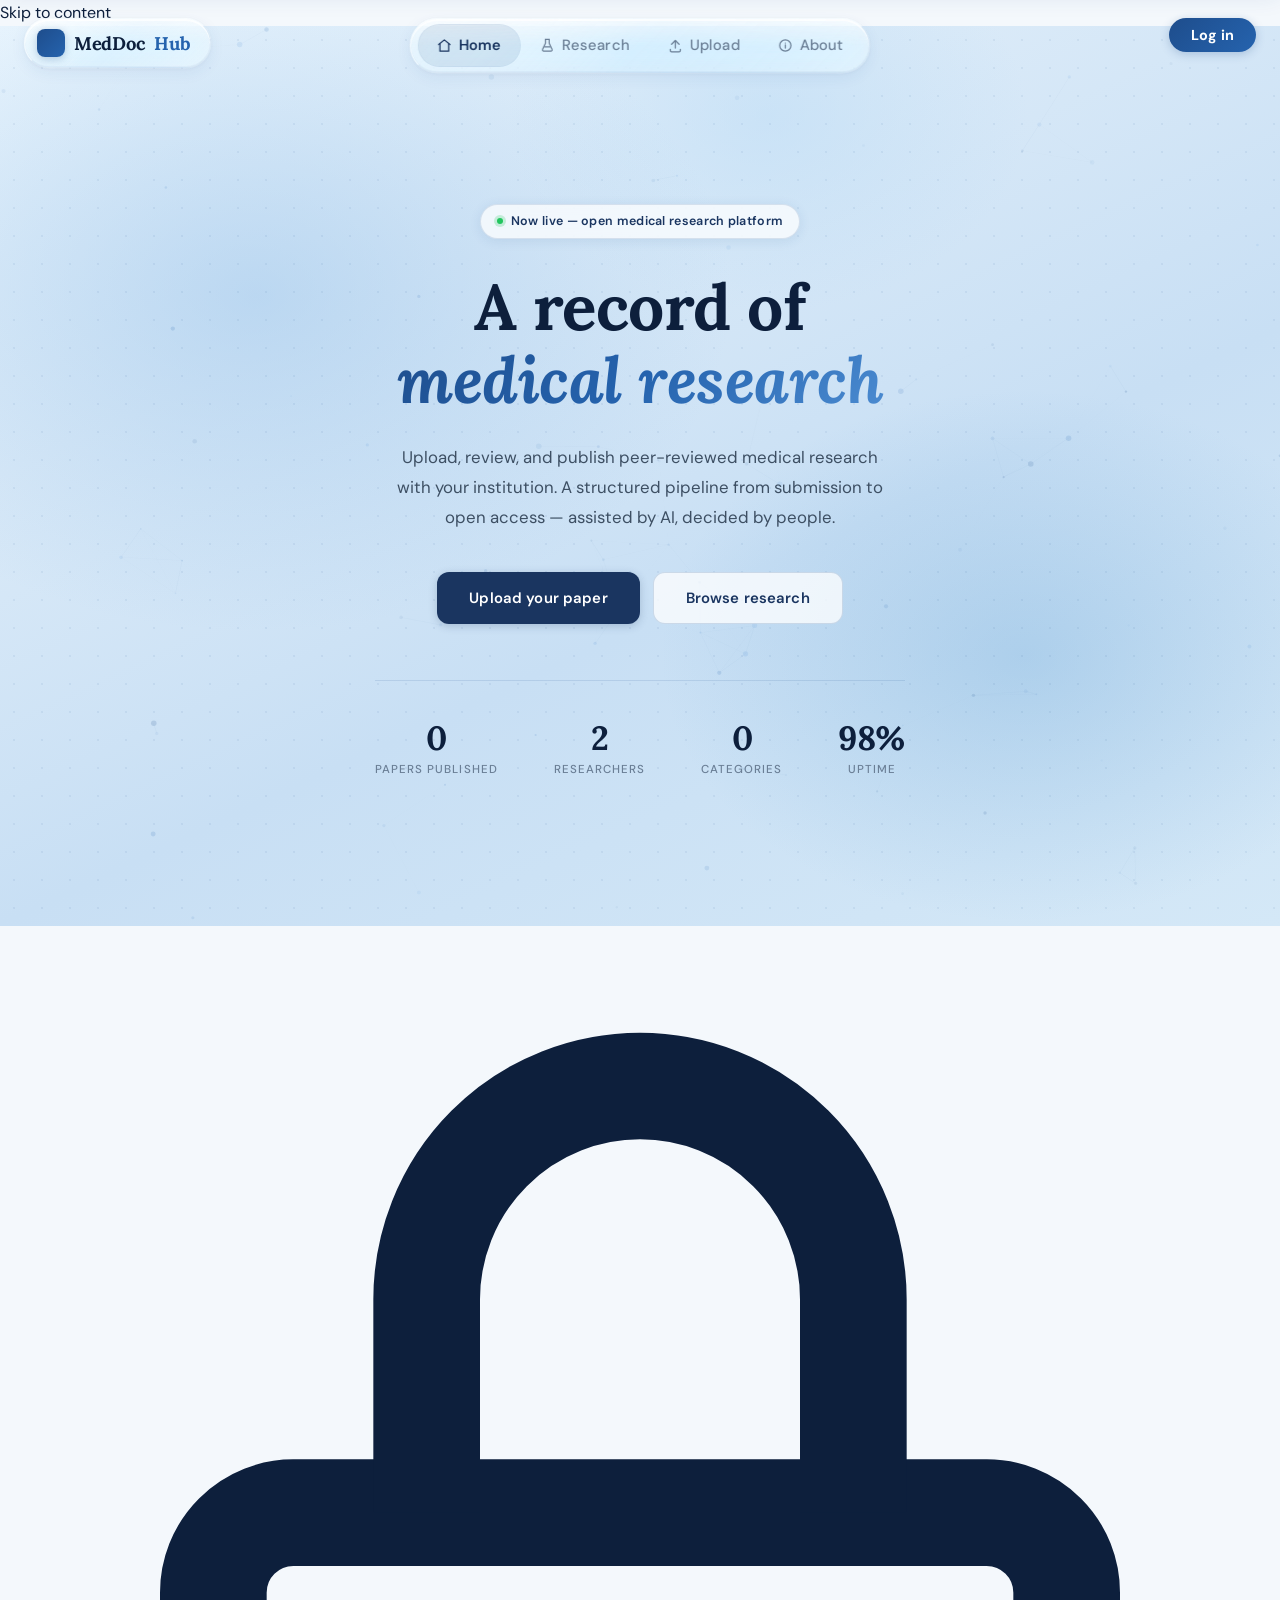
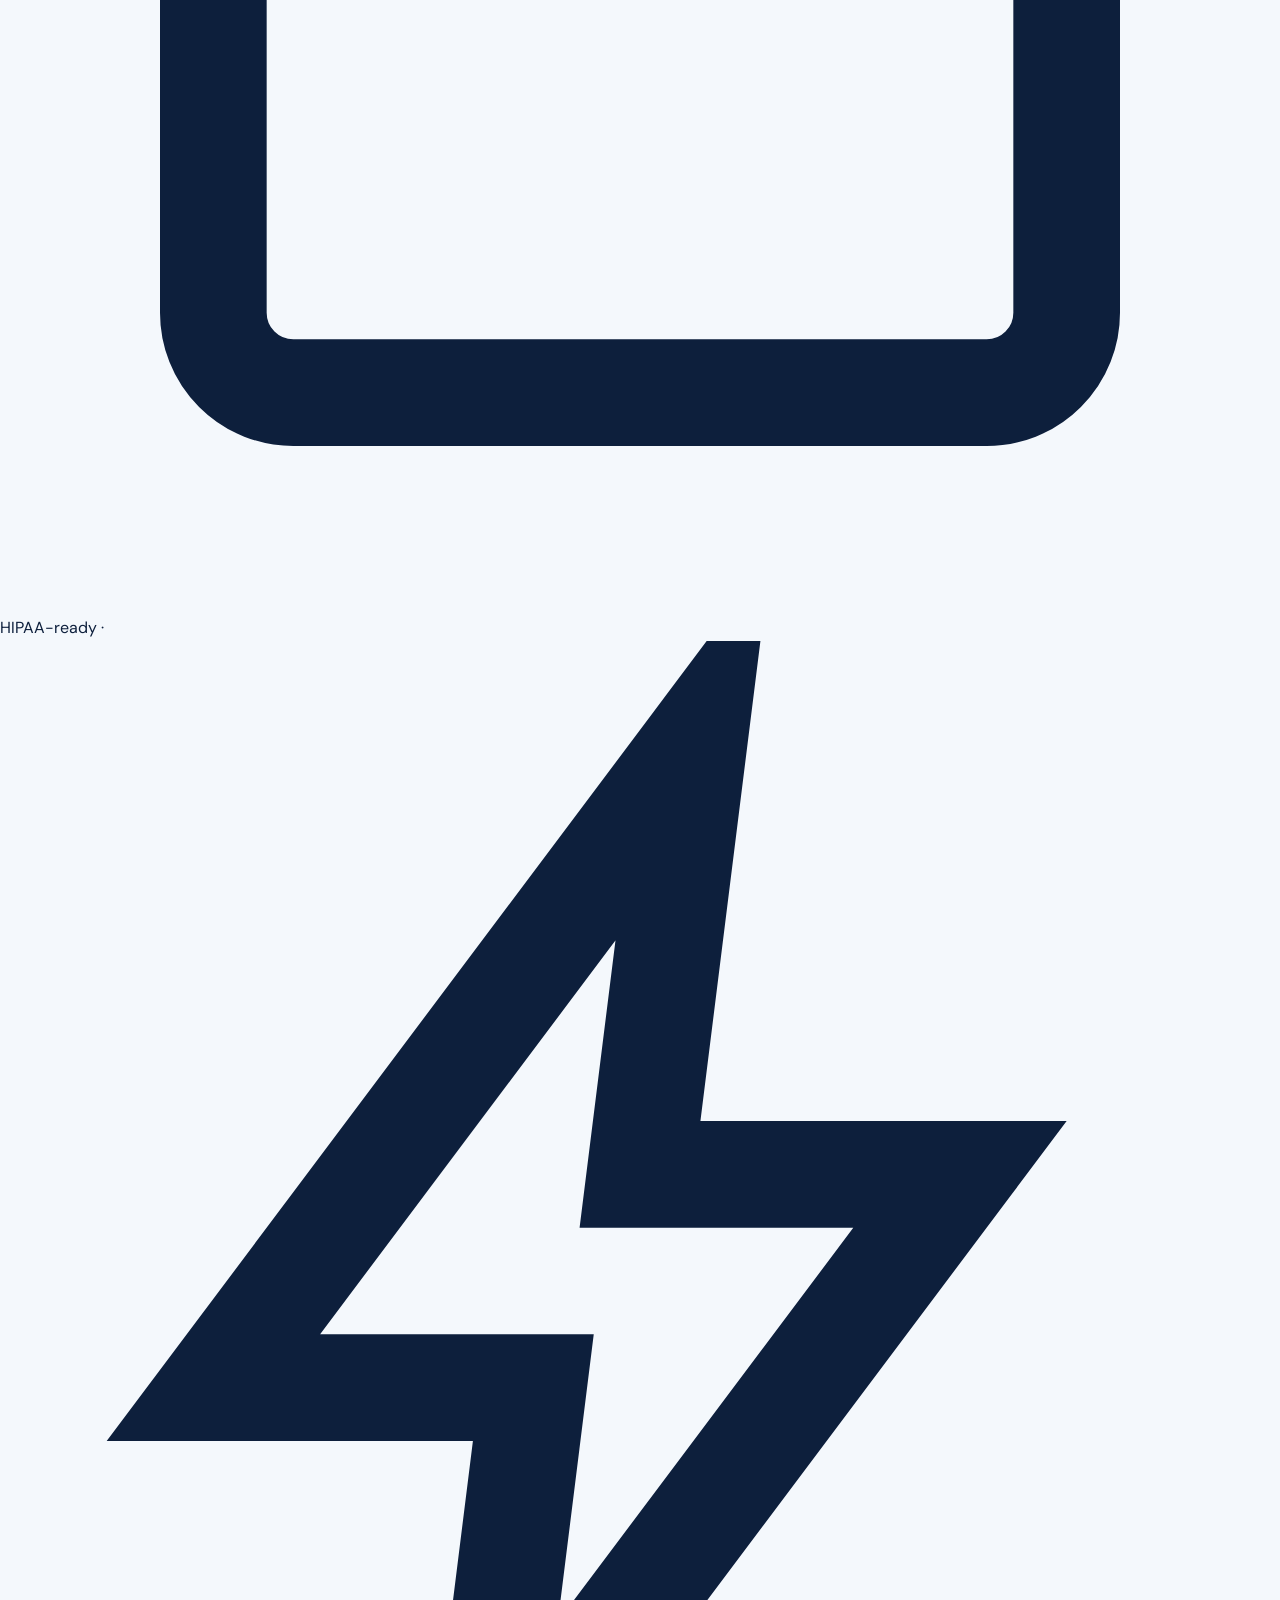
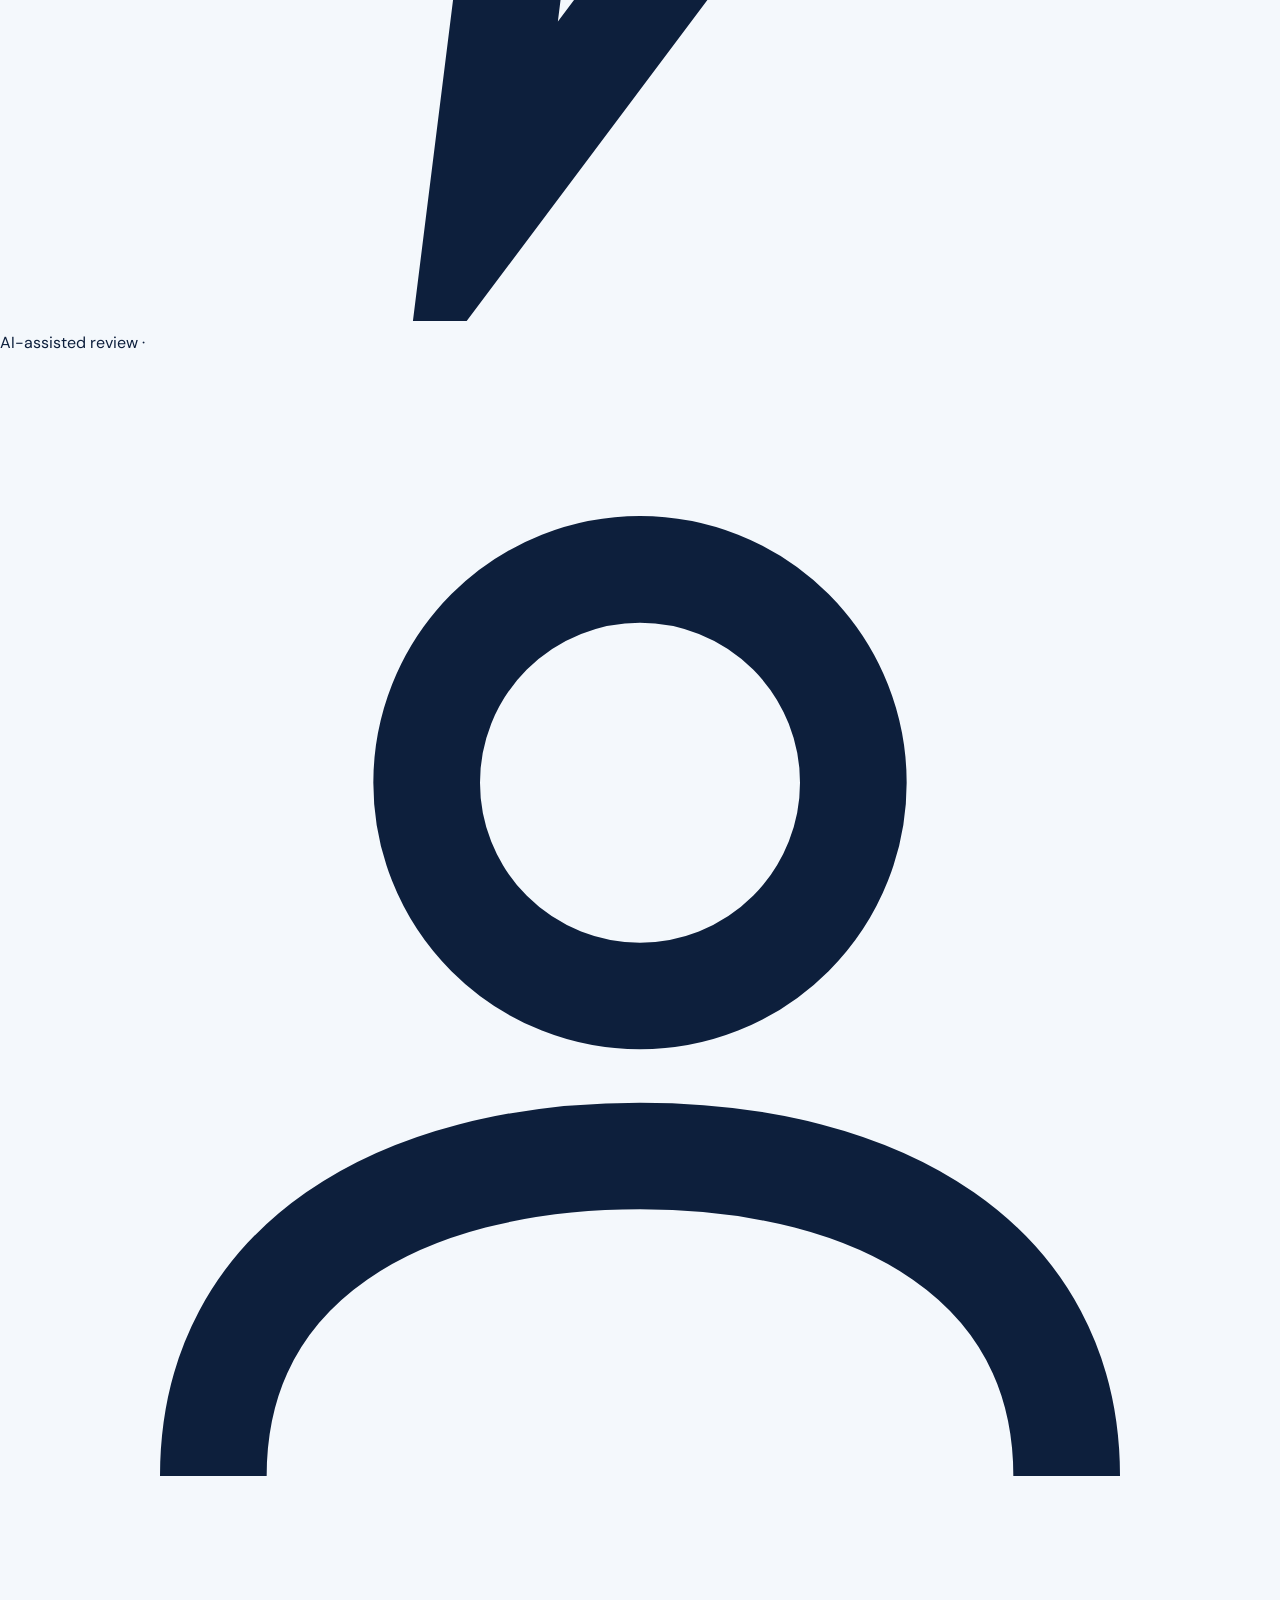
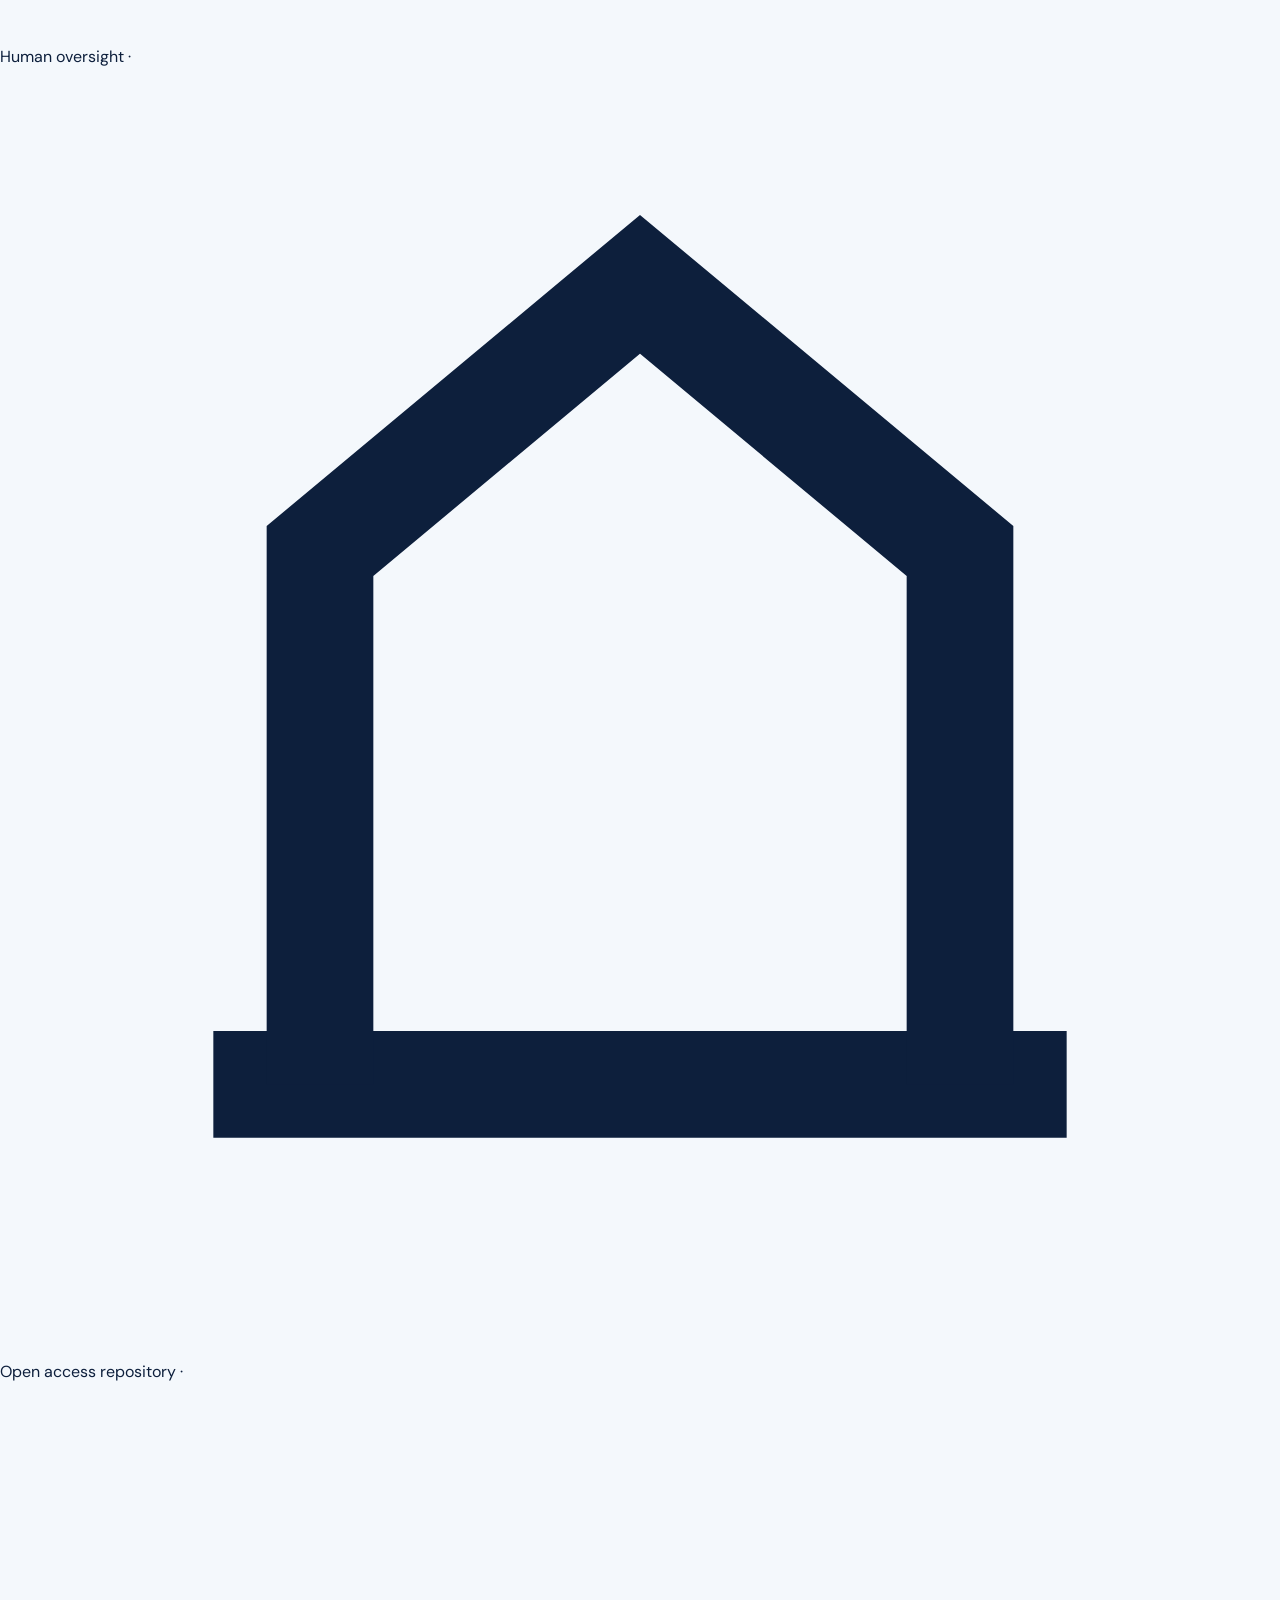
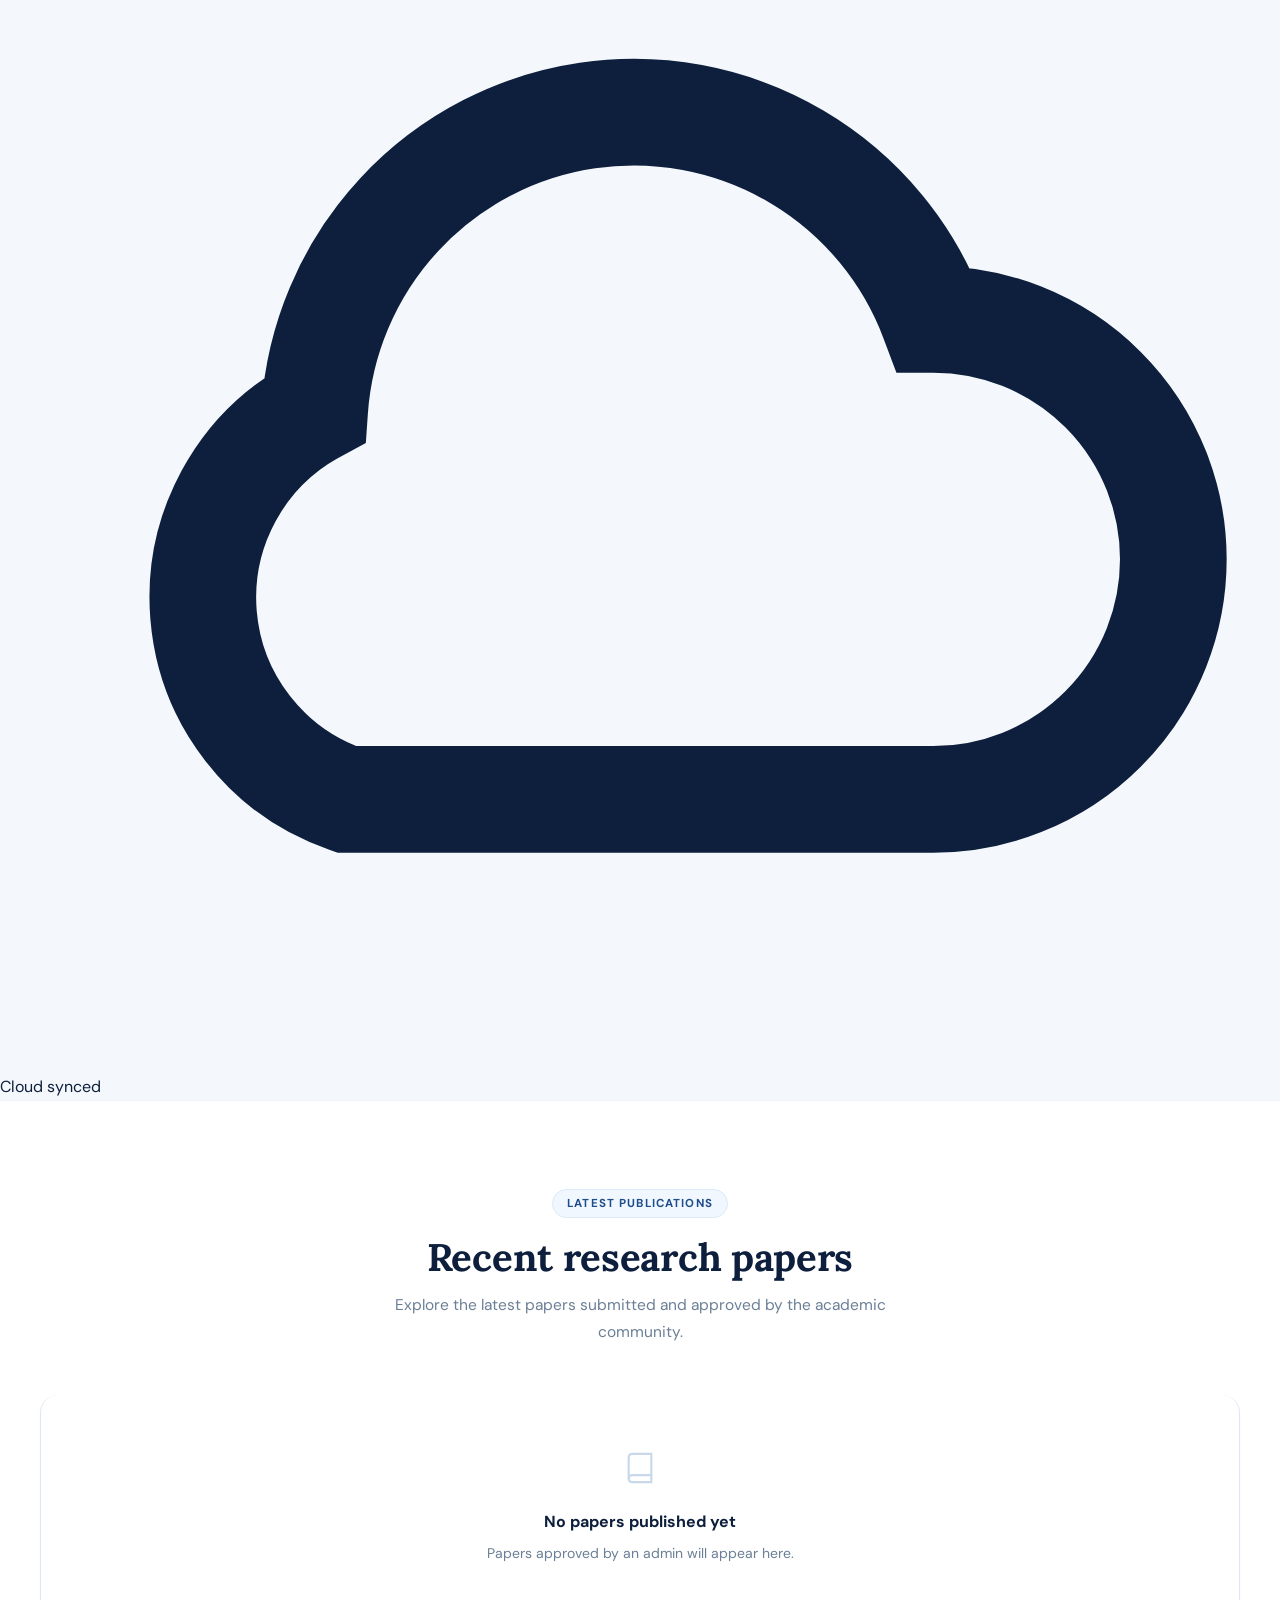
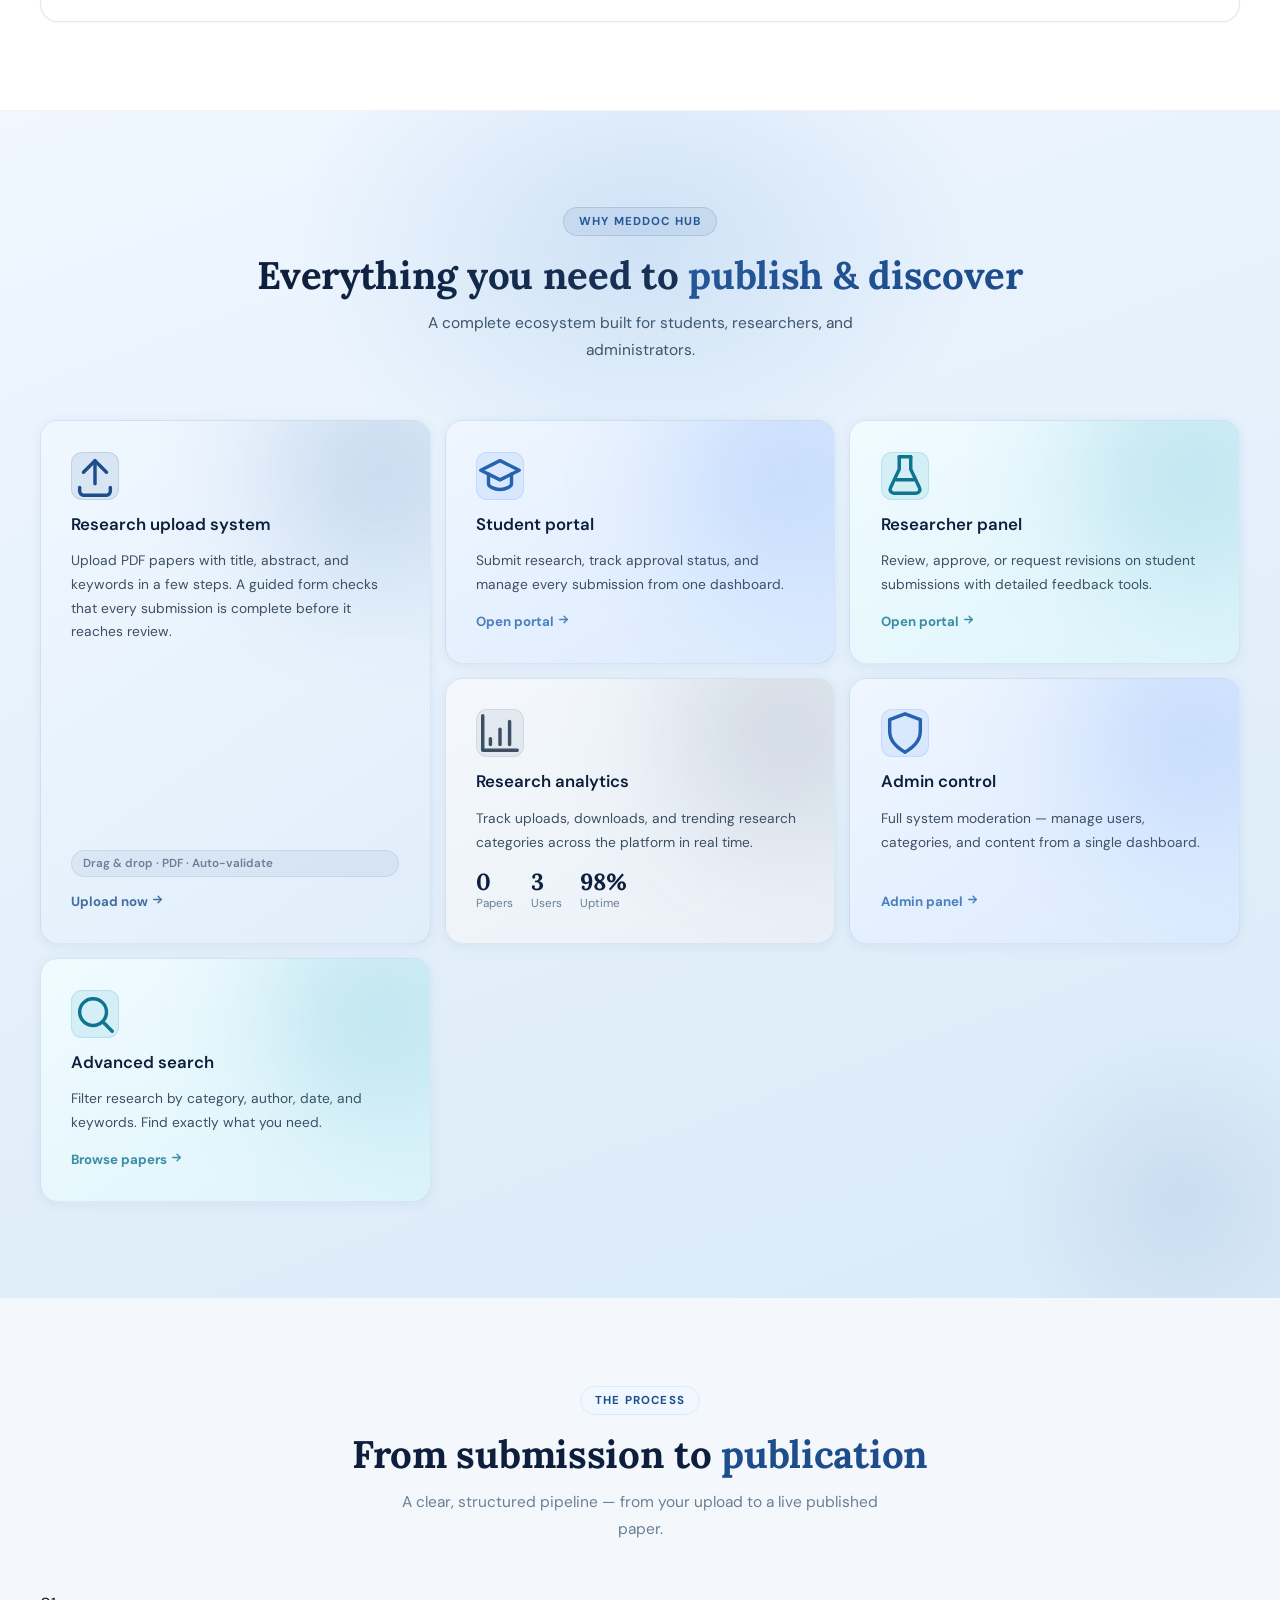
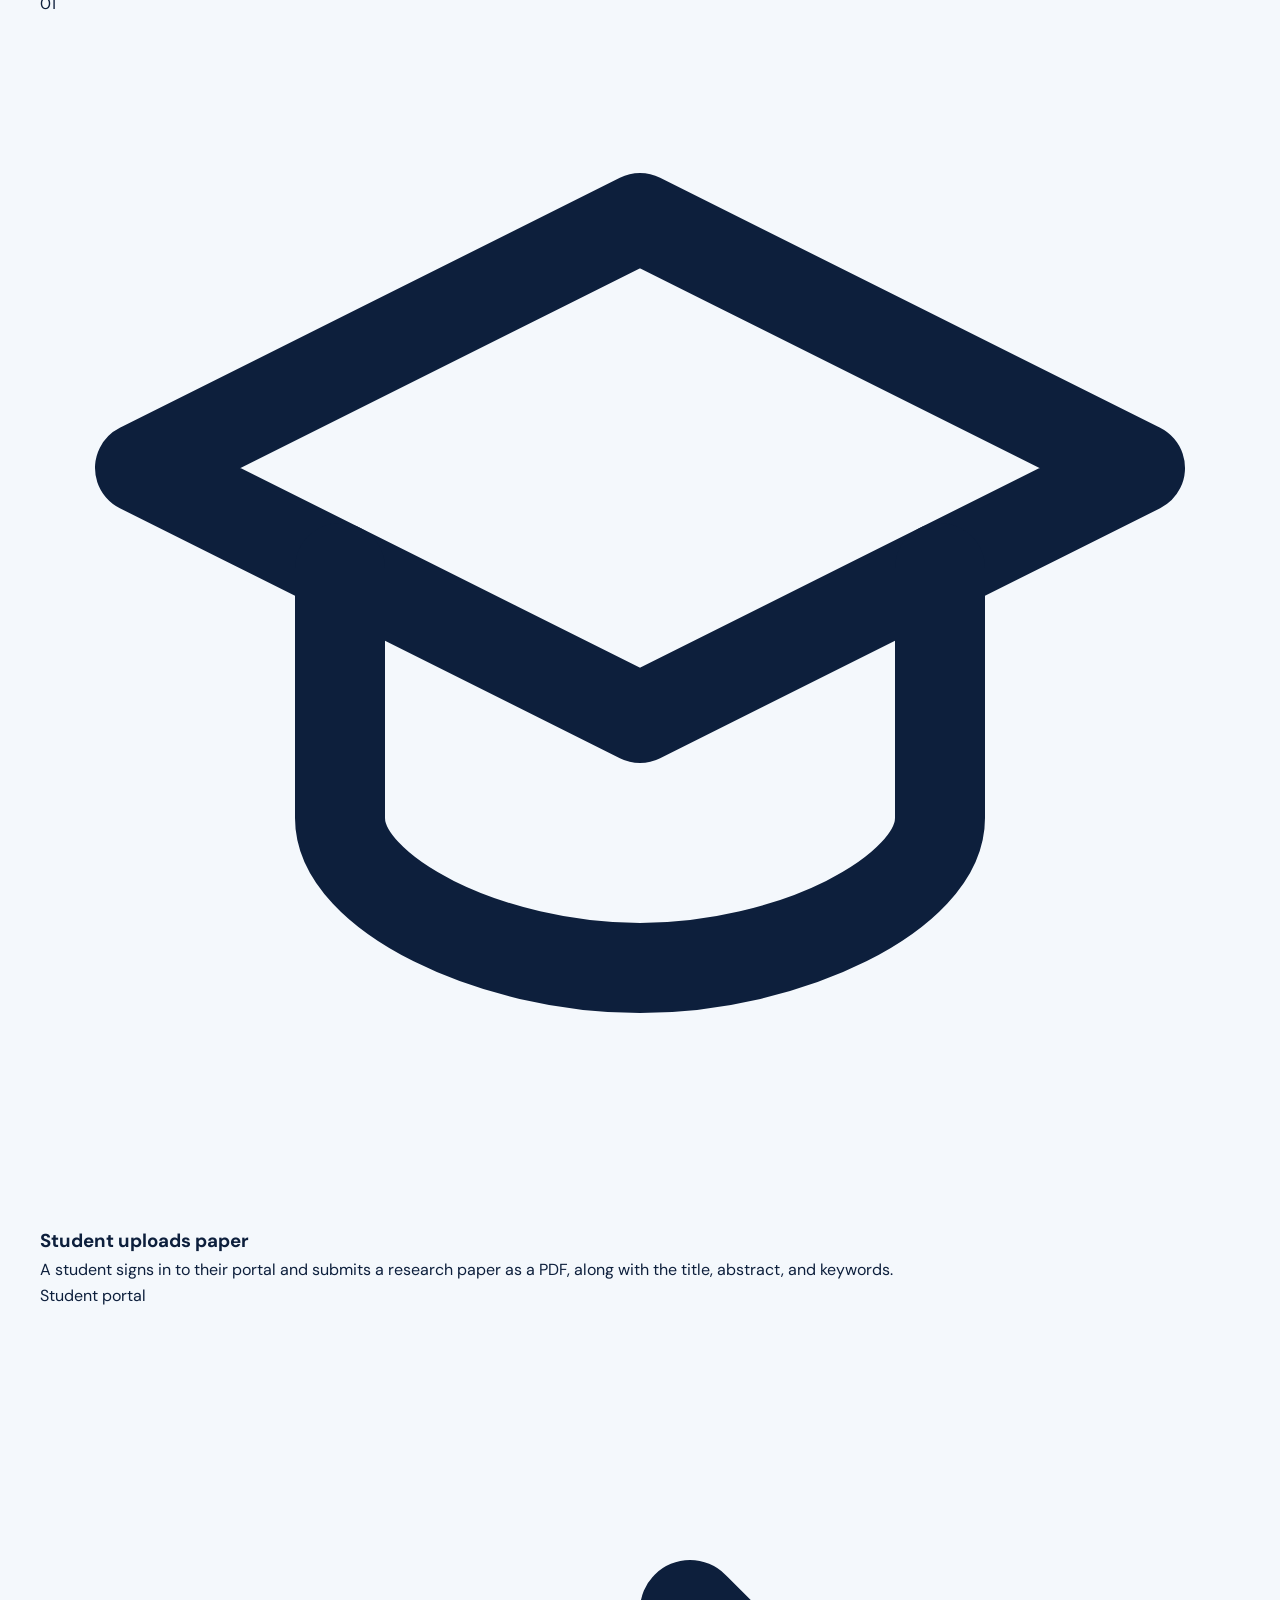
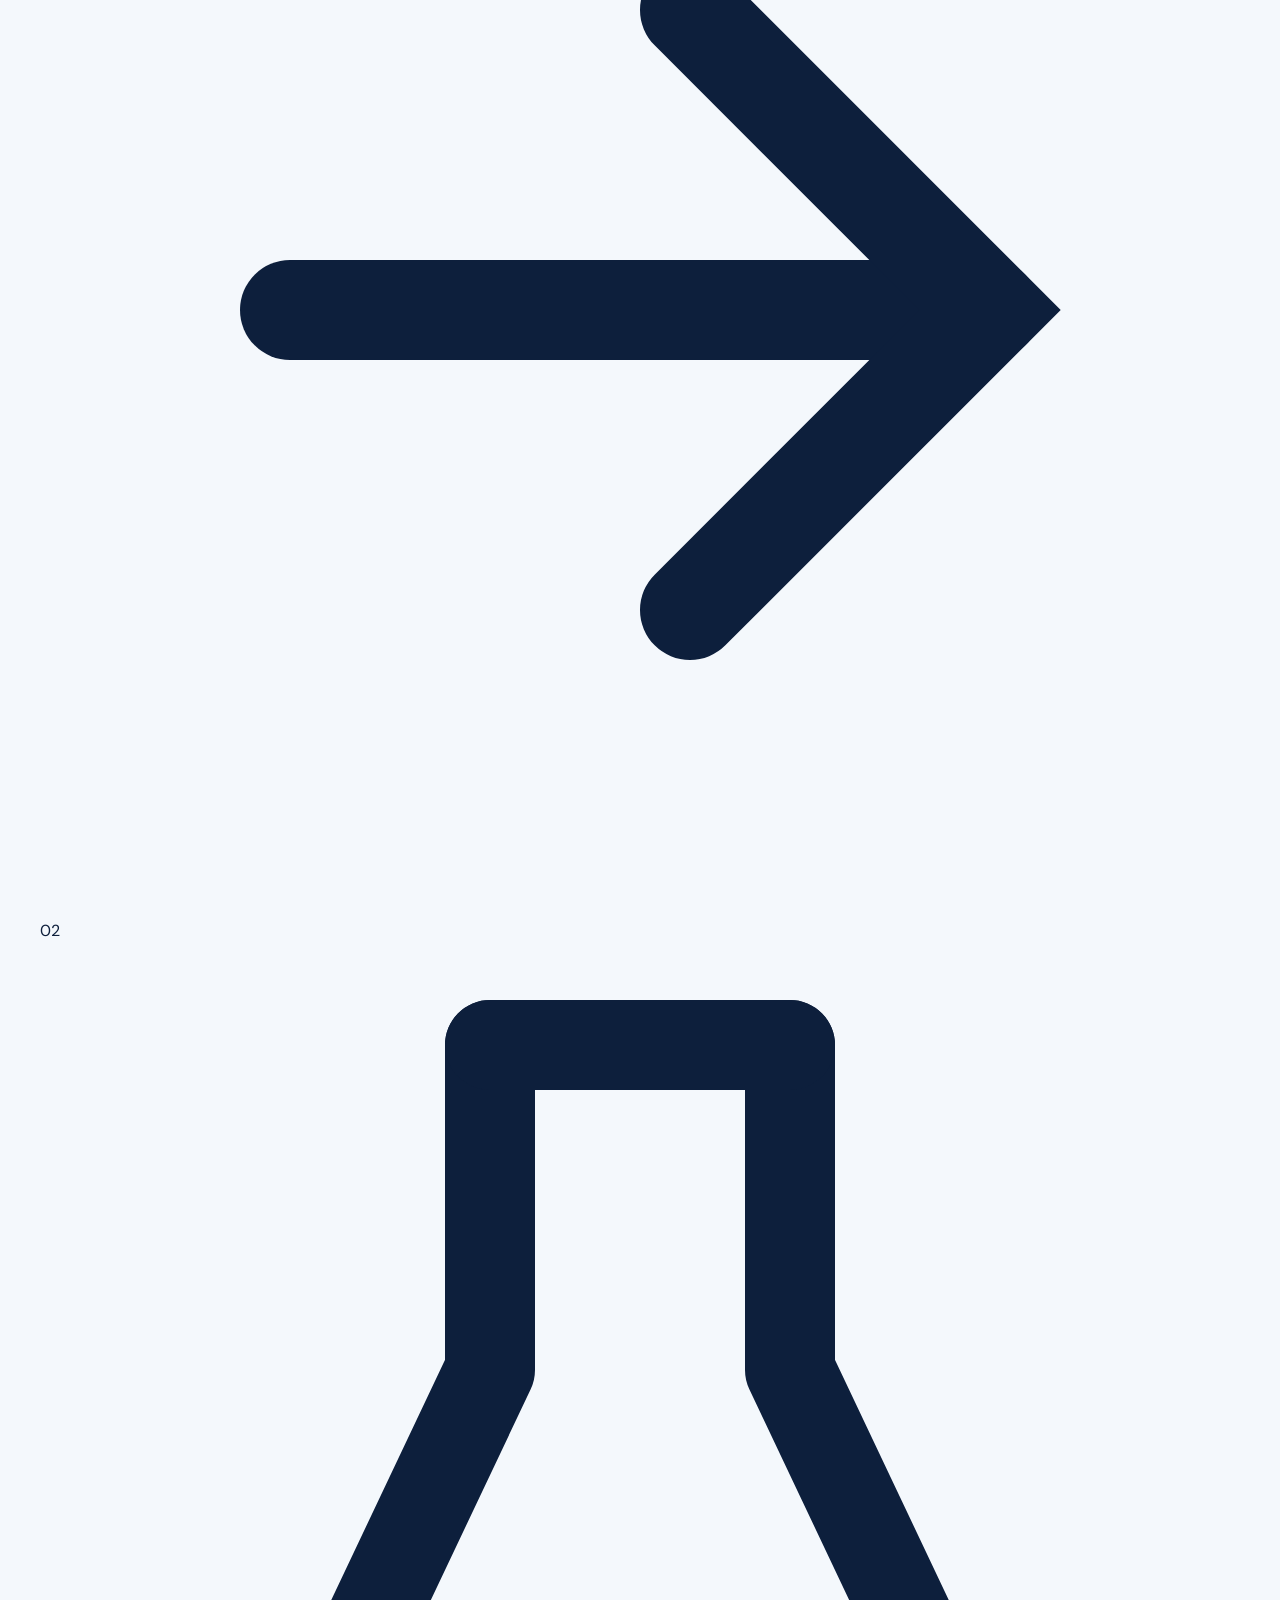
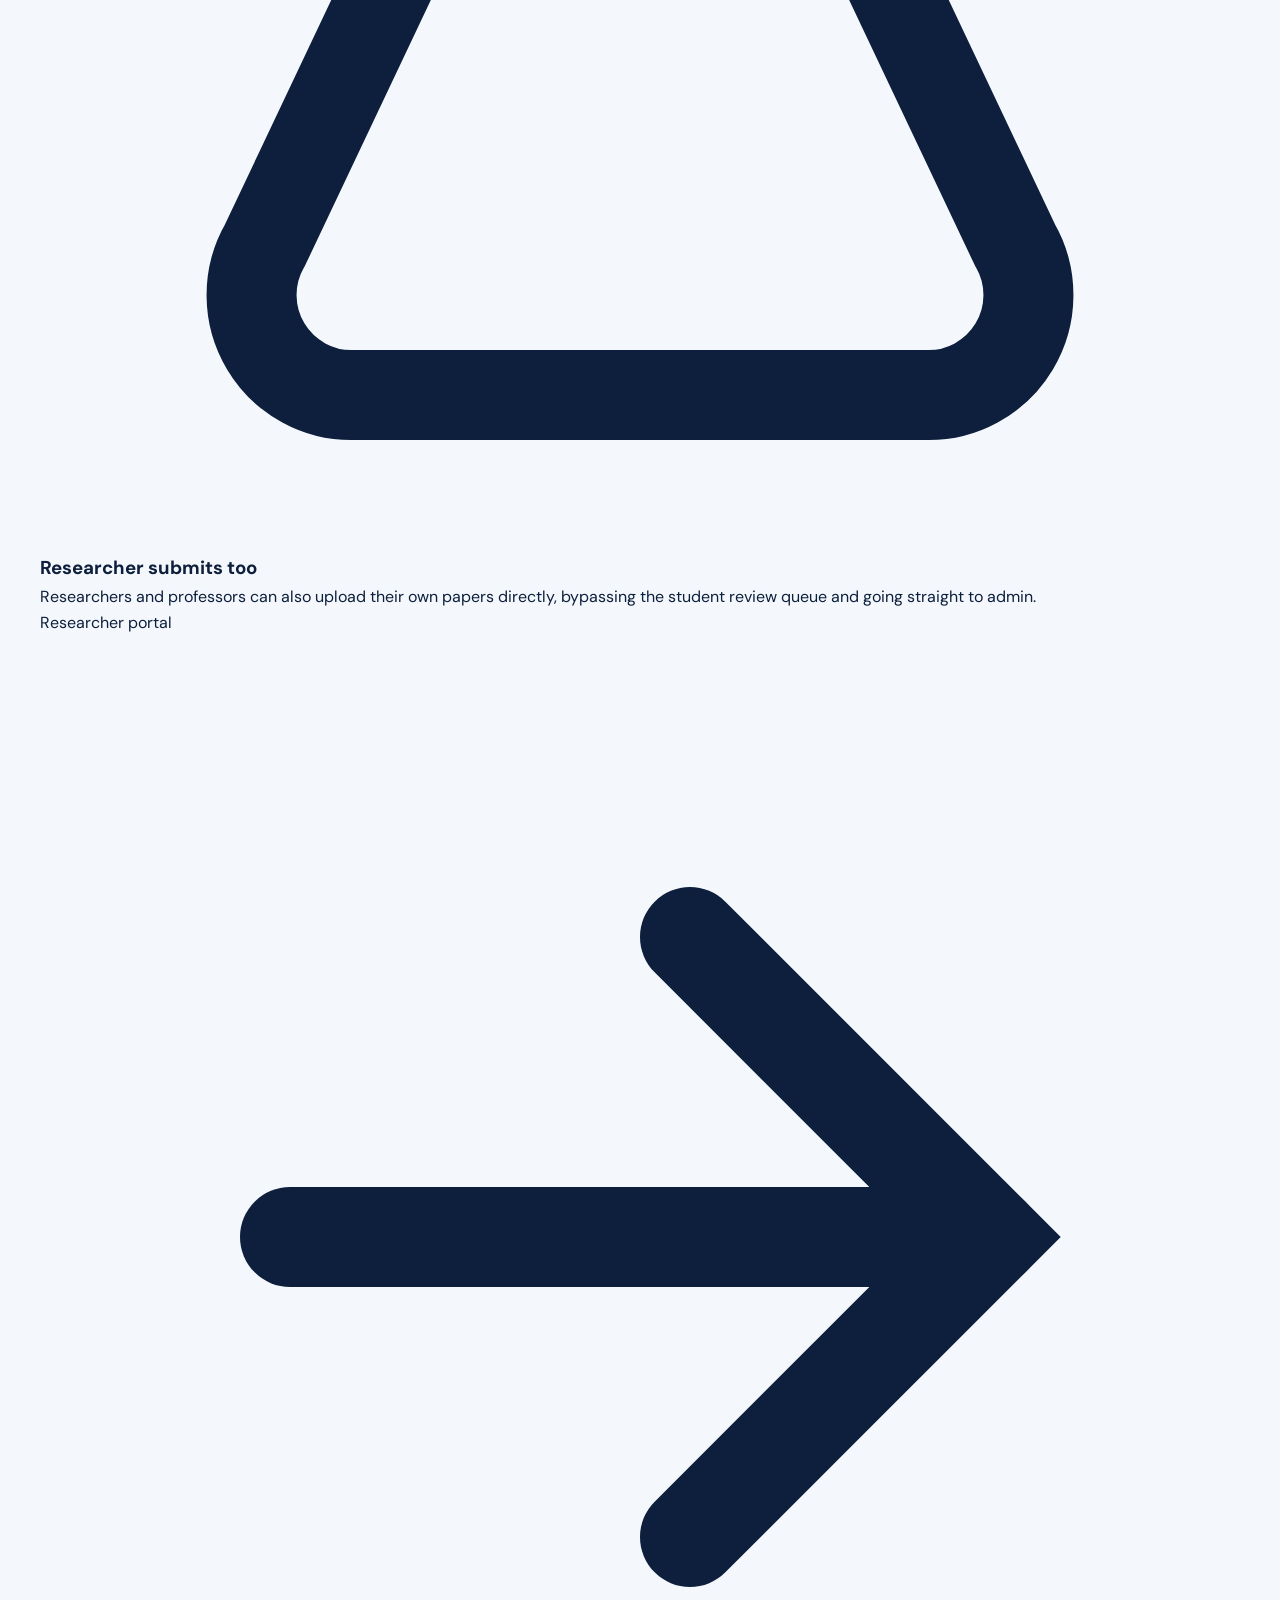
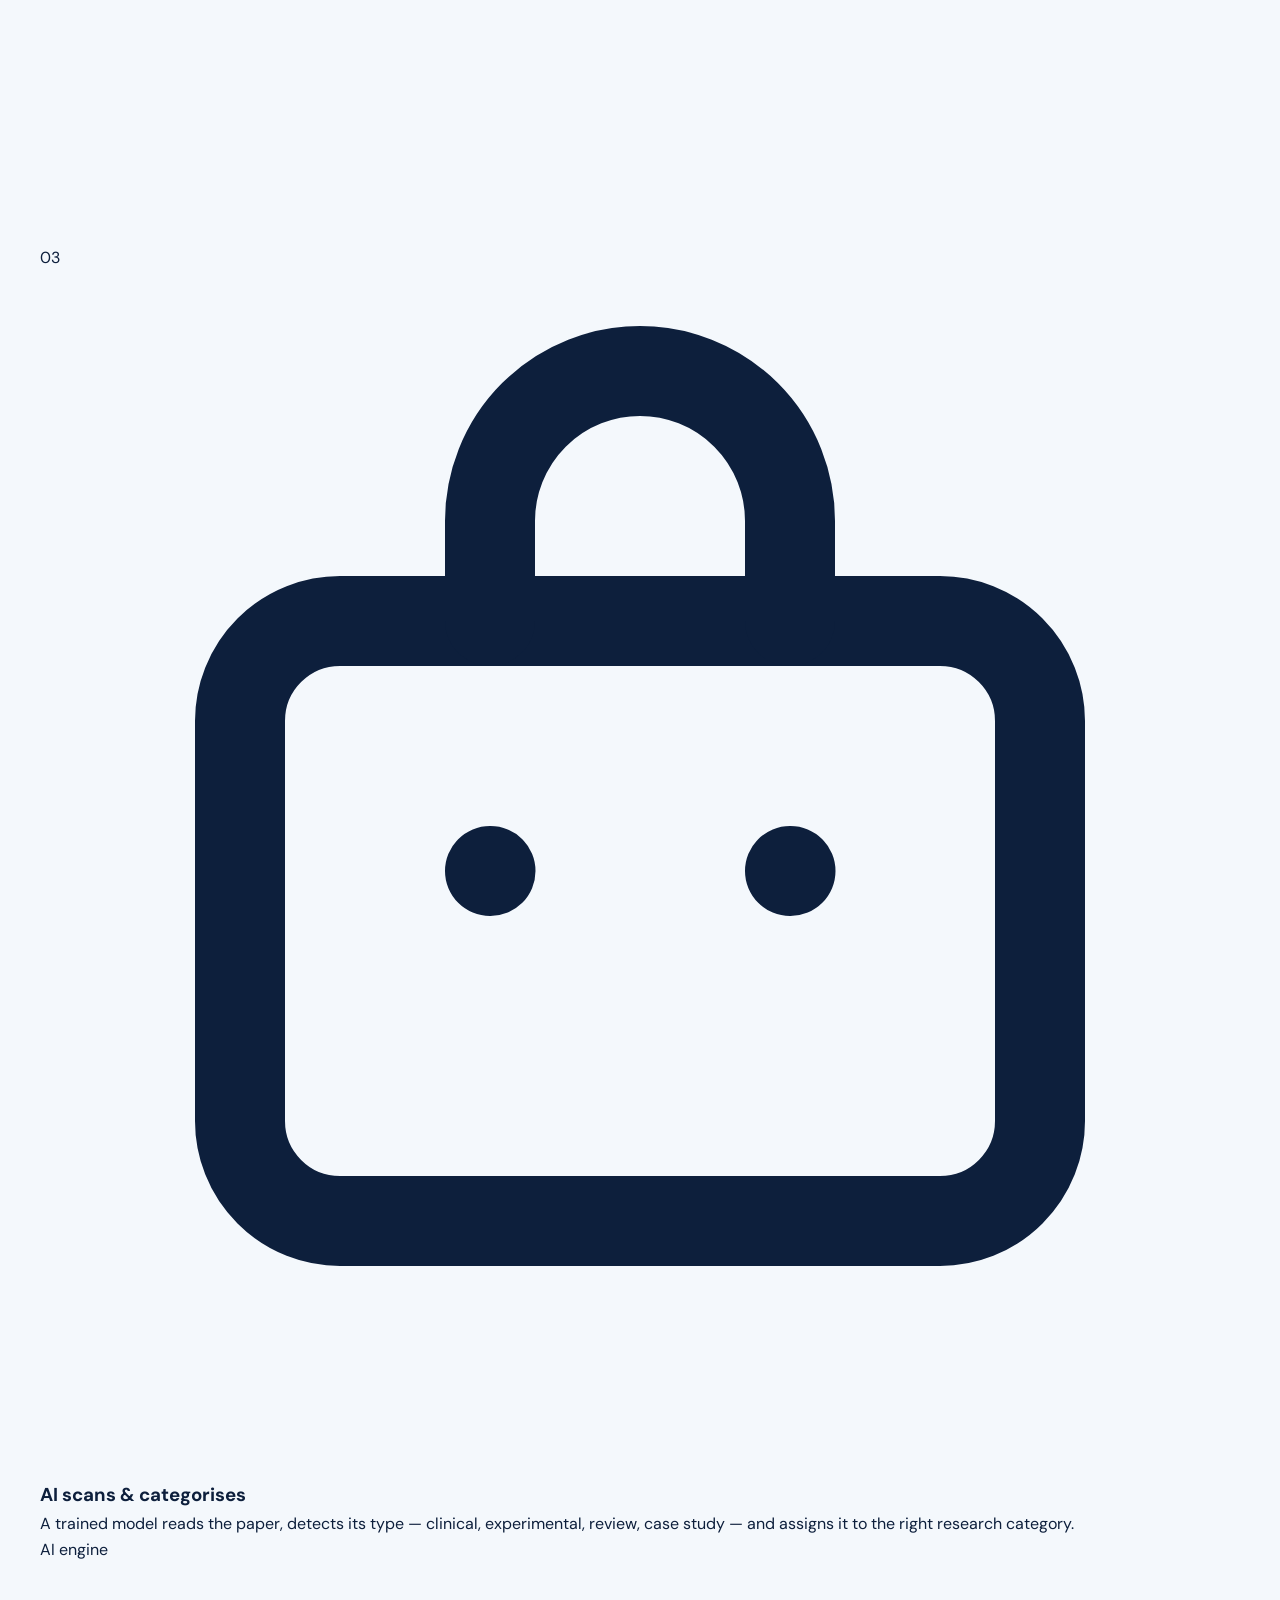
==== commit 901e220c: "Updated index or main page of html" ====
--- a/index.html
+++ b/index.html
@@ -5,16 +5,16 @@
     <meta charset="UTF-8">
     <meta name="viewport" content="width=device-width, initial-scale=1.0">
     <title>MedDoc Hub — Medical Research Documentation</title>
-    <link href="https://fonts.googleapis.com/css2?family=Inter:wght@300;400;500;600;700;800&display=swap"
-        rel="stylesheet">
+    <meta name="description" content="Upload, review, and publish peer-reviewed medical research. A structured pipeline for students, researchers, and administrators.">
+
+    <link rel="preconnect" href="https://fonts.googleapis.com">
+    <link rel="preconnect" href="https://fonts.gstatic.com" crossorigin>
     <link rel="stylesheet" href="style.css">
-
 </head>
 
 <body>
 
-
-
+    <a href="#main" class="skip-link">Skip to content</a>
 
     <!-- ═══ PILL 1: Logo — top left ═══ -->
     <div class="dock dock-logo-pill">
@@ -24,47 +24,48 @@
     <!-- ═══ PILL 2: Nav links — top centre ═══ -->
     <nav class="dock dock-nav-pill" id="site-dock" role="navigation" aria-label="Main navigation">
         <ul class="dock-nav">
-            <li><a href="index.html" class="active"><span class="nav-icon">🏠</span> Home</a></li>
-            <li><a href="research.html"><span class="nav-icon">🔬</span> Research</a></li>
-            <li><a href="upload.html"><span class="nav-icon">📤</span> Upload</a></li>
-            <li><a href="about.html"><span class="nav-icon">ℹ️</span> About</a></li>
+            <li><a href="index.html" class="active">
+                <svg class="nav-icon" width="15" height="15" viewBox="0 0 24 24" fill="none" stroke="currentColor" stroke-width="2" stroke-linecap="round" stroke-linejoin="round"><path d="M3 10.5 12 3l9 7.5"/><path d="M5 9.5V21h14V9.5"/></svg>
+                Home</a></li>
+            <li><a href="research.html">
+                <svg class="nav-icon" width="15" height="15" viewBox="0 0 24 24" fill="none" stroke="currentColor" stroke-width="2" stroke-linecap="round" stroke-linejoin="round"><path d="M9 2v6.5L4.5 18a2 2 0 0 0 1.8 3h11.4a2 2 0 0 0 1.8-3L15 8.5V2"/><path d="M9 2h6"/><path d="M7.5 14h9"/></svg>
+                Research</a></li>
+            <li><a href="upload.html">
+                <svg class="nav-icon" width="15" height="15" viewBox="0 0 24 24" fill="none" stroke="currentColor" stroke-width="2" stroke-linecap="round" stroke-linejoin="round"><path d="M12 16V4"/><path d="M6 10l6-6 6 6"/><path d="M4 18v2a2 2 0 0 0 2 2h12a2 2 0 0 0 2-2v-2"/></svg>
+                Upload</a></li>
+            <li><a href="about.html">
+                <svg class="nav-icon" width="15" height="15" viewBox="0 0 24 24" fill="none" stroke="currentColor" stroke-width="2" stroke-linecap="round" stroke-linejoin="round"><circle cx="12" cy="12" r="9"/><path d="M12 16v-5"/><path d="M12 8h.01"/></svg>
+                About</a></li>
         </ul>
     </nav>
 
     <!-- ═══ PILL 3: Auth / Login — top right ═══ -->
     <div class="dock dock-auth-pill" id="site-dock-auth">
         <button class="dock-btn-login" id="nav-auth-btn" aria-haspopup="dialog" aria-controls="auth-modal">
-            Login / Sign Up
+            Log in
         </button>
-        <div id="dock-user-info" id="nav-user-info">
-            <span id="dock-username" id="nav-username"></span>
+        <div id="dock-user-info">
+            <span id="dock-username"></span>
             <a href="#" id="dock-dash-btn"></a>
-            <button class="btn btn-secondary" id="dock-logout-btn" id="nav-logout-btn">Logout</button>
-        </div>
-        <button class="dock-hamburger" id="dock-hamburger" aria-label="Open menu">☰</button>
+            <button class="btn btn-secondary btn-sm" id="dock-logout-btn">Log out</button>
+        </div>
+        <button class="dock-hamburger" id="dock-hamburger" aria-label="Open menu" aria-expanded="false">
+            <svg width="18" height="18" viewBox="0 0 24 24" fill="none" stroke="currentColor" stroke-width="2" stroke-linecap="round"><path d="M4 7h16M4 12h16M4 17h16"/></svg>
+        </button>
     </div>
 
     <!-- Mobile dropdown -->
     <div class="dock-mobile-menu" id="dock-mobile-menu">
-        <a href="index.html" class="active"><span>🏠</span> Home</a>
-        <a href="research.html"><span>🔬</span> Research</a>
-        <a href="upload.html"><span>📤</span> Upload</a>
-        <a href="about.html"><span>ℹ️</span> About</a>
+        <a href="index.html" class="active">Home</a>
+        <a href="research.html">Research</a>
+        <a href="upload.html">Upload</a>
+        <a href="about.html">About</a>
     </div>
 
     <!-- Full-width bar revealed on scroll -->
     <div class="nav-bg-bar" id="nav-bg-bar"></div>
 
-    <!-- Keep old header in DOM (hidden) so inline JS references don't break -->
-    <header class="header" id="site-header" aria-hidden="true" style="display:none!important;">
-        <nav class="navbar">
-            <div class="nav-container">
-                <button class="btn btn-primary" id="nav-auth-btn-old" style="display:none"></button>
-                <div id="nav-user-info" style="display:none"><span id="nav-username"></span><button id="nav-logout-btn"
-                        style="display:none"></button></div>
-            </div>
-        </nav>
-    </header>
+    <main id="main">
 
     <!-- ═══════════════════════ HERO ═══════════════════════ -->
     <section class="hero">
@@ -74,36 +75,37 @@
             <!-- Welcome banner — shown when logged in -->
             <div class="hero-welcome" id="hero-welcome">
                 <div class="hero-welcome-text">
-                    <strong id="welcome-name">Welcome back!</strong>
+                    <strong id="welcome-name">Welcome back</strong>
                     <p id="welcome-sub">Head to your portal to upload and manage papers.</p>
                 </div>
-                <a id="welcome-dash-btn" href="#" class="btn btn-primary" style="flex-shrink:0;">Go to My Portal →</a>
+                <a id="welcome-dash-btn" href="#" class="btn btn-primary" style="flex-shrink:0;">Go to my portal</a>
             </div>
 
             <div class="hero-badge">
                 <span class="hero-badge-dot"></span>
-                Now Live — Open Medical Research Platform
+                Now live — open medical research platform
             </div>
 
             <h1 class="hero-title">
-                The Hub for
-                <span class="hero-title-accent">Medical Research</span>
+                A record of
+                <span class="hero-title-accent">medical research</span>
             </h1>
 
             <p class="hero-subtitle">
-                Upload, discover, and share groundbreaking medical research with
-                the global academic community. Peer-reviewed. AI-assisted. Open access.
+                Upload, review, and publish peer-reviewed medical research with your
+                institution. A structured pipeline from submission to open access —
+                assisted by AI, decided by people.
             </p>
 
             <div class="hero-actions">
-                <a href="upload.html" class="btn btn-primary btn-lg">Upload Your Paper</a>
-                <a href="research.html" class="btn btn-light btn-lg">Browse Research</a>
+                <a href="upload.html" class="btn btn-primary btn-lg">Upload your paper</a>
+                <a href="research.html" class="btn btn-light btn-lg">Browse research</a>
             </div>
 
             <div class="hero-stats">
                 <div class="hero-stat">
                     <span class="hero-stat-num" id="stat-papers-published">0</span>
-                    <span class="hero-stat-label">Papers Published</span>
+                    <span class="hero-stat-label">Papers published</span>
                 </div>
                 <div class="hero-stat">
                     <span class="hero-stat-num" id="stat-researchers">0</span>
@@ -124,29 +126,29 @@
     <!-- ═══════════════════════ TRUST BAR ═══════════════════════ -->
     <div class="trust-bar">
         <div class="trust-bar-inner">
-            <span>🔒 HIPAA-Ready</span>
+            <span><svg viewBox="0 0 24 24" fill="none" stroke="currentColor" stroke-width="2"><rect x="4" y="11" width="16" height="9" rx="1.5"/><path d="M8 11V7a4 4 0 0 1 8 0v4"/></svg>HIPAA-ready</span>
             <span class="trust-sep">·</span>
-            <span>🤖 AI-Assisted Review</span>
+            <span><svg viewBox="0 0 24 24" fill="none" stroke="currentColor" stroke-width="2"><path d="M13 2 4 14h6l-1 8 9-12h-6z"/></svg>AI-assisted review</span>
             <span class="trust-sep">·</span>
-            <span>👨‍⚕️ Human Oversight</span>
+            <span><svg viewBox="0 0 24 24" fill="none" stroke="currentColor" stroke-width="2"><circle cx="12" cy="8" r="4"/><path d="M4 21c0-4 3.5-6 8-6s8 2 8 6"/></svg>Human oversight</span>
             <span class="trust-sep">·</span>
-            <span>📂 Open Access Repository</span>
+            <span><svg viewBox="0 0 24 24" fill="none" stroke="currentColor" stroke-width="2"><path d="M4 19h16"/><path d="M6 19V9l6-5 6 5v10"/></svg>Open access repository</span>
             <span class="trust-sep">·</span>
-            <span>☁️ Cloud Synced</span>
+            <span><svg viewBox="0 0 24 24" fill="none" stroke="currentColor" stroke-width="2"><path d="M17.5 19a4.5 4.5 0 0 0 0-9 6 6 0 0 0-11.6 1.7A4 4 0 0 0 6.5 19h11z"/></svg>Cloud synced</span>
         </div>
     </div>
 
     <!-- ═══════════════════════ RECENT PAPERS ═══════════════════════ -->
     <section class="research-preview">
         <div class="container">
-            <span class="section-eyebrow">Latest Publications</span>
-            <h2 class="section-title">Recent Research Papers</h2>
-            <p class="section-subtitle">Explore the latest papers submitted and approved by our academic community.</p>
+            <span class="section-eyebrow">Latest publications</span>
+            <h2 class="section-title">Recent research papers</h2>
+            <p class="section-subtitle">Explore the latest papers submitted and approved by the academic community.</p>
 
             <div class="papers-grid" id="recent-papers-grid">
                 <div class="paper-card" id="no-papers-placeholder"
-                    style="grid-column:1/-1;text-align:center;padding:3.5rem 1rem;">
-                    <div style="font-size:2.5rem;margin-bottom:1rem;opacity:0.4;">📭</div>
+                    style="grid-column:1/-1;text-align:center;padding:3.5rem 1rem;border-top:none;">
+                    <svg width="34" height="34" viewBox="0 0 24 24" fill="none" stroke="currentColor" stroke-width="1.5" style="margin:0 auto 1rem;color:var(--slate-300);"><path d="M4 19.5A2.5 2.5 0 0 1 6.5 17H20"/><path d="M6.5 2H20v20H6.5A2.5 2.5 0 0 1 4 19.5v-15A2.5 2.5 0 0 1 6.5 2z"/></svg>
                     <p style="font-size:1rem;font-weight:700;margin-bottom:.4rem;color:var(--text-primary);">No papers
                         published yet</p>
                     <p style="font-size:.875rem;color:var(--text-muted);">Papers approved by an admin will appear here.
@@ -155,7 +157,7 @@
             </div>
 
             <div style="text-align:center;margin-top:2.5rem;" id="view-all-btn-wrap">
-                <a href="research.html" class="btn btn-outline">View All Papers →</a>
+                <a href="research.html" class="btn btn-outline">View all papers</a>
             </div>
         </div>
     </section>
@@ -164,8 +166,8 @@
     <section class="features" id="features">
         <div class="container">
             <div class="features-header">
-                <span class="features-eyebrow">Why MedDoc Hub?</span>
-                <h2 class="section-title">Everything You Need to <span>Publish &amp; Discover</span></h2>
+                <span class="features-eyebrow">Why MedDoc Hub</span>
+                <h2 class="section-title">Everything you need to <span>publish &amp; discover</span></h2>
                 <p class="section-subtitle">A complete ecosystem built for students, researchers, and administrators.
                 </p>
             </div>
@@ -175,39 +177,42 @@
                 <!-- Card 1 — large left -->
                 <div class="feat-card feat-card--large feat-card--navy">
                     <div class="feat-glow"></div>
-                    <div class="feat-icon-wrap">📝</div>
-                    <h3>Research Upload System</h3>
-                    <p>Upload PDF papers with title, abstract &amp; keywords in seconds. Our guided form ensures every
-                        submission is complete and ready for review.</p>
-                    <div class="feat-tag">Drag &amp; Drop · PDF · Auto-validate</div>
-                    <a href="upload.html" class="feat-cta">Upload Now →</a>
+                    <div class="feat-icon-wrap"><svg viewBox="0 0 24 24" fill="none" stroke="currentColor" stroke-width="1.8" stroke-linecap="round" stroke-linejoin="round"><path d="M12 16V4"/><path d="M6 10l6-6 6 6"/><path d="M4 18v2a2 2 0 0 0 2 2h12a2 2 0 0 0 2-2v-2"/></svg></div>
+                    <h3>Research upload system</h3>
+                    <p>Upload PDF papers with title, abstract, and keywords in a few steps. A guided form checks that
+                        every submission is complete before it reaches review.</p>
+                    <div class="feat-tag">Drag &amp; drop · PDF · Auto-validate</div>
+                    <a href="upload.html" class="feat-cta">Upload now
+                        <svg width="13" height="13" viewBox="0 0 24 24" fill="none" stroke="currentColor" stroke-width="2.5" stroke-linecap="round" stroke-linejoin="round"><path d="M5 12h14"/><path d="m13 6 6 6-6 6"/></svg></a>
                 </div>
 
                 <!-- Card 2 -->
                 <div class="feat-card feat-card--blue" data-role-card="student">
                     <div class="feat-glow"></div>
-                    <div class="feat-icon-wrap">🎓</div>
-                    <h3>Student Portal</h3>
-                    <p>Submit research, track approval status, and manage all your submissions from one clean dashboard.
+                    <div class="feat-icon-wrap"><svg viewBox="0 0 24 24" fill="none" stroke="currentColor" stroke-width="1.8" stroke-linecap="round" stroke-linejoin="round"><path d="m2 9 10-5 10 5-10 5z"/><path d="M6 11v5c0 1.5 3 3 6 3s6-1.5 6-3v-5"/></svg></div>
+                    <h3>Student portal</h3>
+                    <p>Submit research, track approval status, and manage every submission from one dashboard.
                     </p>
-                    <a href="student-dashboard.html" class="feat-cta">Open Portal →</a>
+                    <a href="student-dashboard.html" class="feat-cta">Open portal
+                        <svg width="13" height="13" viewBox="0 0 24 24" fill="none" stroke="currentColor" stroke-width="2.5" stroke-linecap="round" stroke-linejoin="round"><path d="M5 12h14"/><path d="m13 6 6 6-6 6"/></svg></a>
                 </div>
 
                 <!-- Card 3 -->
                 <div class="feat-card feat-card--teal" data-role-card="researcher">
                     <div class="feat-glow"></div>
-                    <div class="feat-icon-wrap">🔬</div>
-                    <h3>Researcher Panel</h3>
-                    <p>Review, approve or request revisions on student submissions with detailed feedback tools.</p>
-                    <a href="professor-dashboard.html" class="feat-cta">Open Portal →</a>
+                    <div class="feat-icon-wrap"><svg viewBox="0 0 24 24" fill="none" stroke="currentColor" stroke-width="1.8" stroke-linecap="round" stroke-linejoin="round"><path d="M9 2v6.5L4.5 18a2 2 0 0 0 1.8 3h11.4a2 2 0 0 0 1.8-3L15 8.5V2"/><path d="M9 2h6"/><path d="M7.5 14h9"/></svg></div>
+                    <h3>Researcher panel</h3>
+                    <p>Review, approve, or request revisions on student submissions with detailed feedback tools.</p>
+                    <a href="professor-dashboard.html" class="feat-cta">Open portal
+                        <svg width="13" height="13" viewBox="0 0 24 24" fill="none" stroke="currentColor" stroke-width="2.5" stroke-linecap="round" stroke-linejoin="round"><path d="M5 12h14"/><path d="m13 6 6 6-6 6"/></svg></a>
                 </div>
 
                 <!-- Card 4 -->
                 <div class="feat-card feat-card--slate">
                     <div class="feat-glow"></div>
-                    <div class="feat-icon-wrap">📊</div>
-                    <h3>Research Analytics</h3>
-                    <p>Track uploads, downloads &amp; trending research categories across the platform in real time.</p>
+                    <div class="feat-icon-wrap"><svg viewBox="0 0 24 24" fill="none" stroke="currentColor" stroke-width="1.8" stroke-linecap="round" stroke-linejoin="round"><path d="M3 3v18h18"/><path d="M7 15v3"/><path d="M12 10v8"/><path d="M17 6v12"/></svg></div>
+                    <h3>Research analytics</h3>
+                    <p>Track uploads, downloads, and trending research categories across the platform in real time.</p>
                     <div class="feat-stat-row">
                         <div class="feat-stat"><span id="feat-stat-papers">0</span>Papers</div>
                         <div class="feat-stat"><span id="feat-stat-users">0</span>Users</div>
@@ -218,21 +223,23 @@
                 <!-- Card 5 -->
                 <div class="feat-card feat-card--blue" data-role-card="admin">
                     <div class="feat-glow"></div>
-                    <div class="feat-icon-wrap">🛡️</div>
-                    <h3>Admin Control</h3>
-                    <p>Full system moderation — manage users, categories, and content from a single powerful dashboard.
+                    <div class="feat-icon-wrap"><svg viewBox="0 0 24 24" fill="none" stroke="currentColor" stroke-width="1.8" stroke-linecap="round" stroke-linejoin="round"><path d="M12 2 4 5v6c0 5 3.5 8.5 8 11 4.5-2.5 8-6 8-11V5z"/></svg></div>
+                    <h3>Admin control</h3>
+                    <p>Full system moderation — manage users, categories, and content from a single dashboard.
                     </p>
-                    <a href="admin.html" class="feat-cta">Admin Panel →</a>
+                    <a href="admin.html" class="feat-cta">Admin panel
+                        <svg width="13" height="13" viewBox="0 0 24 24" fill="none" stroke="currentColor" stroke-width="2.5" stroke-linecap="round" stroke-linejoin="round"><path d="M5 12h14"/><path d="m13 6 6 6-6 6"/></svg></a>
                 </div>
 
                 <!-- Card 6 -->
                 <div class="feat-card feat-card--teal">
                     <div class="feat-glow"></div>
-                    <div class="feat-icon-wrap">🔍</div>
-                    <h3>Advanced Search</h3>
-                    <p>Filter research by category, author, date, and keywords. Find exactly what you need instantly.
+                    <div class="feat-icon-wrap"><svg viewBox="0 0 24 24" fill="none" stroke="currentColor" stroke-width="1.8" stroke-linecap="round" stroke-linejoin="round"><circle cx="11" cy="11" r="7"/><path d="m21 21-4.3-4.3"/></svg></div>
+                    <h3>Advanced search</h3>
+                    <p>Filter research by category, author, date, and keywords. Find exactly what you need.
                     </p>
-                    <a href="research.html" class="feat-cta">Browse Papers →</a>
+                    <a href="research.html" class="feat-cta">Browse papers
+                        <svg width="13" height="13" viewBox="0 0 24 24" fill="none" stroke="currentColor" stroke-width="2.5" stroke-linecap="round" stroke-linejoin="round"><path d="M5 12h14"/><path d="m13 6 6 6-6 6"/></svg></a>
                 </div>
 
             </div>
@@ -240,10 +247,10 @@
     </section>
 
     <!-- ═══════════════════════ HOW IT WORKS ═══════════════════════ -->
-    <section class="how-section" style="background:linear-gradient(180deg,#f9fafb 0%,#ffffff 100%);">
+    <section class="how-section">
         <div class="container">
-            <span class="section-eyebrow">The Process</span>
-            <h2 class="section-title">From Submission to <span>Publication</span></h2>
+            <span class="section-eyebrow">The process</span>
+            <h2 class="section-title">From submission to <span>publication</span></h2>
             <p class="section-subtitle">A clear, structured pipeline — from your upload to a live published paper.</p>
 
             <div class="how-steps">
@@ -251,59 +258,67 @@
                 <!-- Step 1 -->
                 <div class="how-step">
                     <div class="how-step-num">01</div>
-                    <div class="how-step-icon">🎓</div>
-                    <h3>Student Uploads Paper</h3>
-                    <p>A student logs in to their portal and submits a research paper as a PDF, along with the title,
+                    <div class="how-step-icon"><svg viewBox="0 0 24 24" fill="none" stroke="currentColor" stroke-width="1.8" stroke-linecap="round" stroke-linejoin="round"><path d="m2 9 10-5 10 5-10 5z"/><path d="M6 11v5c0 1.5 3 3 6 3s6-1.5 6-3v-5"/></svg></div>
+                    <h3>Student uploads paper</h3>
+                    <p>A student signs in to their portal and submits a research paper as a PDF, along with the title,
                         abstract, and keywords.</p>
-                    <div class="how-step-tag how-step-tag--blue">Student Portal</div>
-                </div>
-
-                <div class="how-connector"></div>
+                    <div class="how-step-tag">Student portal</div>
+                </div>
+
+                <div class="how-connector">
+                    <svg viewBox="0 0 24 24" fill="none" stroke="currentColor" stroke-width="2" stroke-linecap="round"><path d="M5 12h14"/><path d="m13 6 6 6-6 6"/></svg>
+                </div>
 
                 <!-- Step 2 -->
                 <div class="how-step">
                     <div class="how-step-num">02</div>
-                    <div class="how-step-icon">🔬</div>
-                    <h3>Researcher Submits Too</h3>
+                    <div class="how-step-icon"><svg viewBox="0 0 24 24" fill="none" stroke="currentColor" stroke-width="1.8" stroke-linecap="round" stroke-linejoin="round"><path d="M9 2v6.5L4.5 18a2 2 0 0 0 1.8 3h11.4a2 2 0 0 0 1.8-3L15 8.5V2"/><path d="M9 2h6"/></svg></div>
+                    <h3>Researcher submits too</h3>
                     <p>Researchers and professors can also upload their own papers directly, bypassing the student
                         review queue and going straight to admin.</p>
-                    <div class="how-step-tag how-step-tag--teal">Researcher Portal</div>
-                </div>
-
-                <div class="how-connector"></div>
+                    <div class="how-step-tag">Researcher portal</div>
+                </div>
+
+                <div class="how-connector">
+                    <svg viewBox="0 0 24 24" fill="none" stroke="currentColor" stroke-width="2" stroke-linecap="round"><path d="M5 12h14"/><path d="m13 6 6 6-6 6"/></svg>
+                </div>
 
                 <!-- Step 3 -->
                 <div class="how-step">
                     <div class="how-step-num">03</div>
-                    <div class="how-step-icon">🤖</div>
-                    <h3>AI Scans & Categorises</h3>
-                    <p>Our trained AI bot reads the paper, detects its type — clinical, experimental, review, case study
-                        — and automatically assigns it to the correct research category.</p>
-                    <div class="how-step-tag how-step-tag--navy">AI Engine</div>
-                </div>
-
-                <div class="how-connector"></div>
+                    <div class="how-step-icon"><svg viewBox="0 0 24 24" fill="none" stroke="currentColor" stroke-width="1.8" stroke-linecap="round" stroke-linejoin="round"><rect x="4" y="7" width="16" height="12" rx="2"/><path d="M9 7V5a3 3 0 0 1 6 0v2"/><path d="M9 12h.01M15 12h.01"/></svg></div>
+                    <h3>AI scans &amp; categorises</h3>
+                    <p>A trained model reads the paper, detects its type — clinical, experimental, review, case study
+                        — and assigns it to the right research category.</p>
+                    <div class="how-step-tag">AI engine</div>
+                </div>
+
+                <div class="how-connector">
+                    <svg viewBox="0 0 24 24" fill="none" stroke="currentColor" stroke-width="2" stroke-linecap="round"><path d="M5 12h14"/><path d="m13 6 6 6-6 6"/></svg>
+                </div>
 
                 <!-- Step 4 -->
                 <div class="how-step">
                     <div class="how-step-num">04</div>
-                    <div class="how-step-icon">🛡️</div>
-                    <h3>Admin Reviews & Decides</h3>
+                    <div class="how-step-icon"><svg viewBox="0 0 24 24" fill="none" stroke="currentColor" stroke-width="1.8" stroke-linecap="round" stroke-linejoin="round"><path d="M12 2 4 5v6c0 5 3.5 8.5 8 11 4.5-2.5 8-6 8-11V5z"/></svg></div>
+                    <h3>Admin reviews &amp; decides</h3>
                     <p>An administrator reviews the paper alongside the AI report, verifies the category and quality,
-                        then either approves, rejects, or requests revisions.</p>
-                    <div class="how-step-tag how-step-tag--slate">Admin Panel</div>
-                </div>
-
-                <div class="how-connector"></div>
+                        then approves, rejects, or requests revisions.</p>
+                    <div class="how-step-tag">Admin panel</div>
+                </div>
+
+                <div class="how-connector">
+                    <svg viewBox="0 0 24 24" fill="none" stroke="currentColor" stroke-width="2" stroke-linecap="round"><path d="M5 12h14"/><path d="m13 6 6 6-6 6"/></svg>
+                </div>
 
                 <!-- Step 5 -->
                 <div class="how-step">
                     <div class="how-step-num">05</div>
-                    <div class="how-step-icon">🌐</div>
-                    <h3>Published & Discoverable</h3>
-                    <p>Approved papers go live instantly in the open-access repository, fully searchable and available
-                        to the global academic community.</p>
-                    <div class="how-step-tag how-step-tag--green">Live on Platform</div>
+                    <div class="how-step-icon"><svg viewBox="0 0 24 24" fill="none" stroke="currentColor" stroke-width="1.8" stroke-linecap="round" stroke-linejoin="round"><path d="M4 19h16"/><path d="M6 19V9l6-5 6 5v10"/></svg></div>
+                    <h3>Published &amp; discoverable</h3>
+                    <p>Approved papers go live instantly in the open-access repository — searchable and available
+                        to the wider academic community.</p>
+                    <div class="how-step-tag">Live on platform</div>
                 </div>
 
             </div>
@@ -313,12 +328,12 @@
     <!-- ═══════════════════════ CTA ═══════════════════════ -->
     <section class="cta">
         <div class="container">
-            <span class="section-eyebrow">Join the Community</span>
-            <h2>Ready to Share Your <span>Research?</span></h2>
-            <p>Join researchers and students publishing breakthrough medical work on MedDoc Hub every day.</p>
+            <span class="section-eyebrow">Join the community</span>
+            <h2>Ready to share your <span>research?</span></h2>
+            <p>Join researchers and students publishing medical work on MedDoc Hub every day.</p>
             <div class="cta-actions">
-                <a href="upload.html" class="btn btn-primary btn-lg">Start Uploading</a>
-                <a href="about.html" class="btn btn-outline btn-lg">Learn More</a>
+                <a href="upload.html" class="btn btn-primary btn-lg">Start uploading</a>
+                <a href="about.html" class="btn btn-outline btn-lg" style="border-color:rgba(255,255,255,.3);color:#fff;">Learn more</a>
             </div>
         </div>
     </section>
@@ -326,79 +341,80 @@
     <!-- ═══════════════════════ PORTAL SECTION (shown after login) ═══════════════════════ -->
     <section class="portal-section" id="portal-section">
         <div class="container">
-            <span class="section-eyebrow">Your Access</span>
-            <h2 class="section-title">Go to Your <span>Portal</span></h2>
-            <p class="section-subtitle">Select your portal below to start uploading, reviewing, or managing papers.</p>
+            <span class="section-eyebrow">Your access</span>
+            <h2 class="section-title">Go to your <span>portal</span></h2>
+            <p class="section-subtitle">Continue to your portal to upload, review, or manage papers.</p>
 
             <div class="portal-cards" id="portal-cards-grid">
                 <!-- Filled by JS based on role -->
             </div>
         </div>
     </section>
+
+    </main>
 
     <!-- ═══════════════════════ FOOTER ═══════════════════════ -->
     <footer class="footer" id="contact">
         <div class="footer-content">
             <div class="footer-brand">
                 <a href="index.html" class="logo">MedDoc<span>Hub</span></a>
-                <p>A dedicated platform for publishing and discovering high-quality medical research. AI-assisted
+                <p>A dedicated platform for publishing and discovering medical research. AI-assisted
                     review, human oversight.</p>
                 <div class="footer-brand-badges">
-                    <span class="footer-brand-badge">🔒 HIPAA-ready</span>
-                    <span class="footer-brand-badge">⚡ Fast Sync</span>
-                    <span class="footer-brand-badge">☁️ Cloud</span>
+                    <span class="footer-brand-badge"><svg viewBox="0 0 24 24" fill="none" stroke="currentColor" stroke-width="2"><rect x="4" y="11" width="16" height="9" rx="1.5"/><path d="M8 11V7a4 4 0 0 1 8 0v4"/></svg>HIPAA-ready</span>
+                    <span class="footer-brand-badge"><svg viewBox="0 0 24 24" fill="none" stroke="currentColor" stroke-width="2"><path d="M13 2 4 14h6l-1 8 9-12h-6z"/></svg>Fast sync</span>
+                    <span class="footer-brand-badge"><svg viewBox="0 0 24 24" fill="none" stroke="currentColor" stroke-width="2"><path d="M17.5 19a4.5 4.5 0 0 0 0-9 6 6 0 0 0-11.6 1.7A4 4 0 0 0 6.5 19h11z"/></svg>Cloud</span>
                 </div>
             </div>
             <div class="footer-section">
                 <h4>Product</h4>
                 <ul>
-                    <li><a href="#features">Features</a></li>
-                    <li><a href="upload.html">Upload Paper</a></li>
-                    <li><a href="research.html">Browse Research</a></li>
-                    <li><a href="#">Pricing</a></li>
+                    <li><a href="index.html#features">Features</a></li>
+                    <li><a href="upload.html">Upload paper</a></li>
+                    <li><a href="research.html">Browse research</a></li>
                 </ul>
             </div>
             <div class="footer-section">
                 <h4>Company</h4>
                 <ul>
-                    <li><a href="about.html">About Us</a></li>
-                    <li><a href="#">Blog</a></li>
-                    <li><a href="#">Careers</a></li>
-                    <li><a href="#">Contact</a></li>
+                    <li><a href="about.html">About us</a></li>
+                    <li><a href="about.html#contact">Contact</a></li>
                 </ul>
             </div>
         </div>
         <div class="footer-bottom">
-            <p>© 2026 MedDoc Hub — All Rights Reserved</p>
+            <p>© 2026 MedDoc Hub — All rights reserved</p>
             <div class="footer-bottom-links">
-                <a href="#">Privacy Policy</a>
-                <a href="#">Terms of Service</a>
-                <a href="#">Security</a>
+                <a href="#">Privacy policy</a>
+                <a href="#">Terms of service</a>
             </div>
         </div>
     </footer>
 
     <!-- ═══════════════════════ AUTH MODAL ═══════════════════════ -->
-    <div class="modal-overlay" id="auth-modal" role="dialog" aria-modal="true" aria-hidden="true">
+    <div class="modal-overlay" id="auth-modal" role="dialog" aria-modal="true" aria-hidden="true" aria-labelledby="auth-heading">
         <div class="modal-card" role="document">
+            <button class="modal-close" id="auth-close" aria-label="Close dialog">
+                <svg viewBox="0 0 24 24" fill="none" stroke="currentColor" stroke-width="2" stroke-linecap="round"><path d="M18 6 6 18"/><path d="M6 6l12 12"/></svg>
+            </button>
             <!-- Left panel -->
             <div class="auth-left">
                 <div class="auth-hero">
                     <div class="auth-brand">MedDoc<span>Hub</span></div>
-                    <h3>Welcome back</h3>
+                    <h3 id="auth-heading">Welcome back</h3>
                     <p>Securely create, manage, and share medical research with confidence.</p>
                     <div class="auth-logos">
-                        <span>🔒 HIPAA-ready</span>
-                        <span>⚡ Fast Sync</span>
-                        <span>☁️ Cloud</span>
+                        <span><svg viewBox="0 0 24 24" fill="none" stroke="currentColor" stroke-width="2"><rect x="4" y="11" width="16" height="9" rx="1.5"/><path d="M8 11V7a4 4 0 0 1 8 0v4"/></svg>HIPAA-ready</span>
+                        <span><svg viewBox="0 0 24 24" fill="none" stroke="currentColor" stroke-width="2"><path d="M13 2 4 14h6l-1 8 9-12h-6z"/></svg>Fast sync</span>
+                        <span><svg viewBox="0 0 24 24" fill="none" stroke="currentColor" stroke-width="2"><path d="M17.5 19a4.5 4.5 0 0 0 0-9 6 6 0 0 0-11.6 1.7A4 4 0 0 0 6.5 19h11z"/></svg>Cloud</span>
                     </div>
                 </div>
             </div>
             <!-- Right panel -->
             <div class="auth-right">
-                <div class="auth-tabs">
-                    <button class="tab-btn active" data-target="login">Login</button>
-                    <button class="tab-btn" data-target="signup">Sign Up</button>
+                <div class="auth-tabs" role="tablist">
+                    <button class="tab-btn active" data-target="login" role="tab" aria-selected="true">Log in</button>
+                    <button class="tab-btn" data-target="signup" role="tab" aria-selected="false">Sign up</button>
                 </div>
 
                 <form id="login" class="auth-form active" autocomplete="on">
@@ -418,7 +434,7 @@
                         <a href="#" class="small-link">Forgot?</a>
                     </div>
                     <div id="login-error" class="form-error"></div>
-                    <button class="btn btn-primary btn-block" type="submit">Sign In</button>
+                    <button class="btn btn-primary btn-block" type="submit">Sign in</button>
                     <button type="button" class="btn-cancel" id="login-cancel">Cancel</button>
                 </form>
 
@@ -449,7 +465,7 @@
                         </select>
                     </div>
                     <div id="signup-error" class="form-error"></div>
-                    <button class="btn btn-primary btn-block" type="submit">Create Account</button>
+                    <button class="btn btn-primary btn-block" type="submit">Create account</button>
                     <button type="button" class="btn-cancel" id="signup-cancel">Cancel</button>
                     <p class="small">By signing up you agree to our <a href="#">Terms</a> and <a href="#">Privacy</a>.
                     </p>
@@ -466,20 +482,17 @@
         function saveUsers(u) { localStorage.setItem('mdh_users', JSON.stringify(u)); }
         function getSession() { return { isLoggedIn: localStorage.getItem('isLoggedIn') === 'true', userName: localStorage.getItem('userName') || '', userRole: localStorage.getItem('userRole') || '' }; }
 
-        // Show only role-matching feature cards; hide others
         function filterFeatureCards(role) {
             document.querySelectorAll('[data-role-card]').forEach(card => {
                 card.style.display = card.dataset.roleCard === role ? '' : 'none';
             });
         }
-        // Restore all feature cards (on logout)
         function restoreFeatureCards() {
             document.querySelectorAll('[data-role-card]').forEach(card => {
                 card.style.display = '';
             });
         }
 
-        // Seed default test accounts on every page load
         (function seedDefaults() {
             const defaults = [
                 { id: 'seed_admin', name: 'Admin', email: 'admin@meddoc.com', password: 'admin123', role: 'admin' },
@@ -493,7 +506,7 @@
         })();
 
         // ─── Dock auth state ───────────────────────────────────────
-        const navAuthBtn = document.getElementById('nav-auth-btn');   // dock login btn
+        const navAuthBtn = document.getElementById('nav-auth-btn');
         const navUserInfo = document.getElementById('dock-user-info');
         const navUsername = document.getElementById('dock-username');
         const navLogoutBtn = document.getElementById('dock-logout-btn');
@@ -505,12 +518,12 @@
             if (isLoggedIn) {
                 navAuthBtn.style.display = 'none';
                 if (navUserInfo) navUserInfo.style.display = 'flex';
-                if (navUsername) navUsername.textContent = '👤 ' + userName;
+                if (navUsername) navUsername.textContent = userName;
                 const dashMap = { student: 'student-dashboard.html', researcher: 'professor-dashboard.html', admin: 'admin.html' };
-                const dashLbl = { student: '🎓 My Dashboard', researcher: '🔬 My Dashboard', admin: '🛡️ Admin Panel' };
+                const dashLbl = { student: 'My dashboard', researcher: 'My dashboard', admin: 'Admin panel' };
                 if (dockDashBtn) {
                     dockDashBtn.href = dashMap[userRole] || 'index.html';
-                    dockDashBtn.textContent = dashLbl[userRole] || 'My Dashboard';
+                    dockDashBtn.textContent = dashLbl[userRole] || 'My dashboard';
                 }
             } else {
                 navAuthBtn.style.display = '';
@@ -545,8 +558,12 @@
             const ham = document.getElementById('dock-hamburger');
             const menu = document.getElementById('dock-mobile-menu');
             if (!ham || !menu) return;
-            ham.addEventListener('click', (e) => { e.stopPropagation(); menu.classList.toggle('open'); });
-            document.addEventListener('click', (e) => { if (!menu.contains(e.target) && e.target !== ham) menu.classList.remove('open'); });
+            ham.addEventListener('click', (e) => {
+                e.stopPropagation();
+                const open = menu.classList.toggle('open');
+                ham.setAttribute('aria-expanded', String(open));
+            });
+            document.addEventListener('click', (e) => { if (!menu.contains(e.target) && e.target !== ham) { menu.classList.remove('open'); ham.setAttribute('aria-expanded', 'false'); } });
         })();
 
         // ─── Auth modal ────────────────────────────────────────────
@@ -578,10 +595,8 @@
                 if (se) { se.style.display = 'none'; se.textContent = ''; }
             }
 
-            // dock login button opens modal
             const _authTrigger = document.getElementById('nav-auth-btn');
             if (_authTrigger) _authTrigger.addEventListener('click', openModal);
-            // Close via × button, Cancel buttons, backdrop click, Escape key
             if (closeBtn) closeBtn.addEventListener('click', closeModal);
             const loginCancel = document.getElementById('login-cancel');
             const signupCancel = document.getElementById('signup-cancel');
@@ -590,18 +605,17 @@
             modal.addEventListener('click', e => { if (e.target === modal) closeModal(); });
             document.addEventListener('keydown', e => { if (e.key === 'Escape') closeModal(); });
 
-            // Tab switching
             tabBtns.forEach(btn => {
                 btn.addEventListener('click', () => {
-                    tabBtns.forEach(b => b.classList.remove('active'));
+                    tabBtns.forEach(b => { b.classList.remove('active'); b.setAttribute('aria-selected', 'false'); });
                     btn.classList.add('active');
+                    btn.setAttribute('aria-selected', 'true');
                     forms.forEach(f => f.classList.remove('active'));
                     const t = document.getElementById(btn.dataset.target);
                     if (t) t.classList.add('active');
                 });
             });
 
-            // Password toggles
             ['login', 'signup'].forEach(prefix => {
                 const toggle = document.getElementById(prefix + '-toggle');
                 const input = document.getElementById(prefix + '-password');
@@ -624,11 +638,11 @@
                 const users = getUsers();
                 const user = users.find(u => u.email.toLowerCase() === email);
                 if (!user) {
-                    errEl.textContent = '⚠️  No account found with this email. Please sign up first.';
+                    errEl.textContent = 'No account found with this email. Please sign up first.';
                     errEl.style.display = 'block'; return;
                 }
                 if (user.password !== password) {
-                    errEl.textContent = '⚠️  Incorrect password. Please try again.';
+                    errEl.textContent = 'Incorrect password. Please try again.';
                     errEl.style.display = 'block'; return;
                 }
                 localStorage.setItem('isLoggedIn', 'true');
@@ -651,12 +665,12 @@
                 const password = document.getElementById('signup-password').value;
                 const role = document.getElementById('signup-role').value;
                 if (!role) {
-                    errEl.textContent = '⚠️  Please select your role.';
+                    errEl.textContent = 'Please select your role.';
                     errEl.style.display = 'block'; return;
                 }
                 const users = getUsers();
                 if (users.find(u => u.email.toLowerCase() === email)) {
-                    errEl.textContent = '⚠️  This email is already registered. Please log in instead.';
+                    errEl.textContent = 'This email is already registered. Please log in instead.';
                     errEl.style.display = 'block'; return;
                 }
                 const user = { id: Date.now().toString(), name, email, password, role };
@@ -669,7 +683,6 @@
                 this.reset();
                 closeModal();
                 refreshNavAuth();
-                // Redirect to portal
                 const portals = { student: 'student-dashboard.html', researcher: 'professor-dashboard.html', admin: 'admin.html' };
                 if (portals[role]) { setTimeout(() => window.location.href = portals[role], 200); return; }
                 showPortalSection(user);
@@ -678,11 +691,10 @@
 
         // ─── Portal section (shown after login) ───────────────────
         const PORTALS = {
-            student: { url: 'student-dashboard.html', icon: '🎓', title: 'Student Portal', desc: 'Submit and track your research papers, view approval status.', cta: 'Open Student Portal →' },
-            researcher: { url: 'professor-dashboard.html', icon: '🔬', title: 'Researcher Portal', desc: 'Review student submissions, provide feedback, publish research.', cta: 'Open Researcher Portal →' },
-            admin: { url: 'admin.html', icon: '🛡️', title: 'Admin Panel', desc: 'Manage users, approve papers, configure categories, oversee platform.', cta: 'Open Admin Panel →' }
+            student: { url: 'student-dashboard.html', icon: '<svg viewBox="0 0 24 24" fill="none" stroke="currentColor" stroke-width="1.8" stroke-linecap="round" stroke-linejoin="round"><path d="m2 9 10-5 10 5-10 5z"/><path d="M6 11v5c0 1.5 3 3 6 3s6-1.5 6-3v-5"/></svg>', title: 'Student portal', desc: 'Submit and track your research papers, view approval status.', cta: 'Open student portal' },
+            researcher: { url: 'professor-dashboard.html', icon: '<svg viewBox="0 0 24 24" fill="none" stroke="currentColor" stroke-width="1.8" stroke-linecap="round" stroke-linejoin="round"><path d="M9 2v6.5L4.5 18a2 2 0 0 0 1.8 3h11.4a2 2 0 0 0 1.8-3L15 8.5V2"/><path d="M9 2h6"/></svg>', title: 'Researcher portal', desc: 'Review student submissions, provide feedback, publish research.', cta: 'Open researcher portal' },
+            admin: { url: 'admin.html', icon: '<svg viewBox="0 0 24 24" fill="none" stroke="currentColor" stroke-width="1.8" stroke-linecap="round" stroke-linejoin="round"><path d="M12 2 4 5v6c0 5 3.5 8.5 8 11 4.5-2.5 8-6 8-11V5z"/></svg>', title: 'Admin panel', desc: 'Manage users, approve papers, configure categories, oversee the platform.', cta: 'Open admin panel' }
         };
-
 
         function showPortalSection(user) {
             document.body.style.overflow = '';
@@ -695,7 +707,7 @@
             const portal = PORTALS[user.role] || PORTALS.student;
 
             if (welcome) {
-                document.getElementById('welcome-name').textContent = 'Welcome back, ' + user.name + '! 👋';
+                document.getElementById('welcome-name').textContent = 'Welcome back, ' + user.name;
                 document.getElementById('welcome-sub').textContent = 'Signed in as ' + (user.role === 'researcher' ? 'Researcher / Professor' : user.role.charAt(0).toUpperCase() + user.role.slice(1));
                 document.getElementById('welcome-dash-btn').href = portal.url;
                 document.getElementById('welcome-dash-btn').textContent = portal.cta;
@@ -704,12 +716,10 @@
             if (heroActions) heroActions.style.display = 'none';
             if (heroBadge) heroBadge.style.display = 'none';
 
-            // Hide feature cards from other roles
             filterFeatureCards(user.role);
 
             if (section && grid) {
                 grid.innerHTML = '';
-                // Show ONLY the card for the logged-in user's role
                 const p = PORTALS[user.role];
                 if (p) {
                     const card = document.createElement('a');
@@ -719,11 +729,9 @@
                     grid.appendChild(card);
                 }
                 section.classList.add('visible');
-                // No auto-scroll — page stays in place after login
             }
         }
 
-        // ─── Show portal if already logged in ─────────────────────
         (function () {
             const { isLoggedIn, userName, userRole } = getSession();
             if (isLoggedIn) showPortalSection({ name: userName, role: userRole });
@@ -743,7 +751,6 @@
             set('feat-stat-papers', papers.length);
             set('feat-stat-users', users.length);
 
-            // Recent papers grid
             const grid = document.getElementById('recent-papers-grid');
             const ph = document.getElementById('no-papers-placeholder');
             const vaw = document.getElementById('view-all-btn-wrap');
@@ -757,7 +764,7 @@
             recent.forEach(p => {
                 const c = document.createElement('div');
                 c.className = 'paper-card';
-                c.innerHTML = '<div class="paper-header"><h3 class="paper-title">' + esc(p.title) + '</h3><span class="paper-category">' + esc(p.category || 'General') + '</span></div><div class="paper-meta"><p><strong>Author:</strong> ' + esc(p.author) + '</p><p><strong>Uploaded:</strong> ' + esc(p.date) + '</p></div><a href="research.html" class="btn btn-secondary btn-sm">View Paper →</a>';
+                c.innerHTML = '<div class="paper-header"><h3 class="paper-title">' + esc(p.title) + '</h3><span class="paper-category">' + esc(p.category || 'General') + '</span></div><div class="paper-meta"><p><strong>Author:</strong> ' + esc(p.author) + '</p><p><strong>Uploaded:</strong> ' + esc(p.date) + '</p></div><a href="research.html" class="btn btn-secondary btn-sm">View paper</a>';
                 grid.appendChild(c);
             });
         })();
@@ -775,514 +782,7 @@
             onScroll();
         }
 
-        // scroll-reveal removed — add back later
     </script>
-
-    <!-- Extra styles for new sections not in style.css -->
-    <style>
-        /* Trust bar */
-        .trust-bar {
-            background: rgba(255, 255, 255, 0.75);
-            border-bottom: 1px solid rgba(30, 77, 140, 0.08);
-            padding: .9rem 2rem;
-            overflow: hidden;
-            backdrop-filter: blur(10px);
-        }
-
-        .trust-bar-inner {
-            max-width: 1200px;
-            margin: 0 auto;
-            display: flex;
-            align-items: center;
-            justify-content: center;
-            gap: 1.25rem;
-            flex-wrap: wrap;
-            font-size: .82rem;
-            font-weight: 500;
-            color: #3d4f63;
-        }
-
-        .trust-sep {
-            color: rgba(30, 77, 140, 0.18);
-        }
-
-        /* ── How it works ── */
-        .how-section {
-            background: linear-gradient(160deg, #f7fbff 0%, #eef6fd 100%);
-            border-top: 1px solid rgba(30, 77, 140, 0.08);
-            border-bottom: 1px solid rgba(30, 77, 140, 0.08);
-            padding: 5.5rem 2rem;
-        }
-
-        .how-steps {
-            display: flex;
-            align-items: stretch;
-            gap: 0;
-            margin-top: 3.5rem;
-        }
-
-        .how-step {
-            flex: 1;
-            min-width: 0;
-            background: rgba(255, 255, 255, 0.78);
-            border: 1px solid rgba(30, 77, 140, 0.09);
-            border-radius: 16px;
-            padding: 1.75rem 1.25rem 1.5rem;
-            text-align: center;
-            display: flex;
-            flex-direction: column;
-            align-items: center;
-            gap: 0;
-            backdrop-filter: blur(8px);
-            transition: box-shadow 0.38s cubic-bezier(0.22, 1, 0.36, 1),
-                transform 0.38s cubic-bezier(0.22, 1, 0.36, 1),
-                background 0.3s ease;
-        }
-
-        .how-step:hover {
-            box-shadow: 0 10px 32px rgba(30, 77, 140, 0.12);
-            transform: translateY(-5px);
-            background: rgba(255, 255, 255, 0.97);
-        }
-
-        .how-step-num {
-            font-size: .65rem;
-            font-weight: 800;
-            letter-spacing: .1em;
-            text-transform: uppercase;
-            color: #1e4d8c;
-            background: #eff6ff;
-            border: 1px solid #dbeafe;
-            padding: 3px 11px;
-            border-radius: 999px;
-            display: inline-block;
-            margin-bottom: .9rem;
-        }
-
-        .how-step-icon {
-            width: 54px;
-            height: 54px;
-            background: linear-gradient(135deg, #e8f4fd, #daeaf8);
-            border: 1.5px solid rgba(30, 77, 140, 0.14);
-            border-radius: 50%;
-            display: flex;
-            align-items: center;
-            justify-content: center;
-            font-size: 1.5rem;
-            margin-bottom: 1rem;
-            transition: transform 0.35s cubic-bezier(0.22, 1, 0.36, 1);
-        }
-
-        .how-step:hover .how-step-icon {
-            transform: scale(1.10) rotate(-3deg);
-        }
-
-        .how-step h3 {
-            font-size: .92rem;
-            font-weight: 700;
-            color: #0d1f3c;
-            margin-bottom: .5rem;
-            line-height: 1.3;
-        }
-
-        .how-step p {
-            font-size: .8rem;
-            color: #6b7f96;
-            line-height: 1.7;
-            margin-bottom: .9rem;
-            flex: 1;
-        }
-
-        .how-step-tag {
-            display: inline-block;
-            font-size: .68rem;
-            font-weight: 700;
-            padding: 3px 12px;
-            border-radius: 999px;
-            letter-spacing: .04em;
-            margin-top: auto;
-        }
-
-        .how-step-tag--blue {
-            background: #dbeafe;
-            color: #1e4d8c;
-            border: 1px solid #bfdbfe;
-        }
-
-        .how-step-tag--teal {
-            background: #ccfbf1;
-            color: #0f766e;
-            border: 1px solid #99f6e4;
-        }
-
-        .how-step-tag--navy {
-            background: #eff6ff;
-            color: #163060;
-            border: 1px solid #dbeafe;
-        }
-
-        .how-step-tag--slate {
-            background: #f1f5f9;
-            color: #374151;
-            border: 1px solid #e2e8f0;
-        }
-
-        .how-step-tag--green {
-            background: #f0fdf4;
-            color: #166534;
-            border: 1px solid #bbf7d0;
-        }
-
-        .how-connector {
-            flex-shrink: 0;
-            width: 28px;
-            display: flex;
-            align-items: center;
-            justify-content: center;
-            padding-bottom: 2rem;
-        }
-
-        .how-connector::after {
-            content: '→';
-            font-size: 1rem;
-            color: rgba(30, 77, 140, 0.22);
-            font-weight: 400;
-        }
-
-        @media(max-width:900px) {
-            .how-steps {
-                flex-direction: column;
-                align-items: center;
-                gap: 0;
-            }
-
-            .how-step {
-                width: 100%;
-                max-width: 360px;
-            }
-
-            .how-connector {
-                width: auto;
-                height: 24px;
-                padding: 0;
-            }
-
-            .how-connector::after {
-                content: '↓';
-            }
-        }
-
-        /* Auth modal */
-        .modal-overlay {
-            position: fixed;
-            inset: 0;
-            background: rgba(13, 31, 60, 0.45);
-            backdrop-filter: blur(12px);
-            -webkit-backdrop-filter: blur(12px);
-            z-index: 10001;
-            display: flex;
-            align-items: center;
-            justify-content: center;
-            padding: 1rem;
-            opacity: 0;
-            pointer-events: none;
-            transition: opacity 0.28s cubic-bezier(0.22, 1, 0.36, 1);
-        }
-
-        .modal-overlay.open {
-            opacity: 1 !important;
-            pointer-events: all !important;
-        }
-
-        .modal-card {
-            background: #ffffff;
-            border-radius: 20px;
-            width: 100%;
-            max-width: 760px;
-            box-shadow: 0 28px 72px rgba(13, 31, 60, 0.18);
-            overflow: hidden;
-            position: relative;
-            transform: scale(0.95) translateY(20px);
-            transition: transform 0.38s cubic-bezier(0.22, 1, 0.36, 1);
-            display: grid;
-            grid-template-columns: 280px 1fr;
-        }
-
-        .modal-overlay.open .modal-card {
-            transform: scale(1) translateY(0) !important;
-        }
-
-        @media(max-width:620px) {
-            .modal-card {
-                grid-template-columns: 1fr;
-            }
-
-            .auth-left {
-                display: none !important;
-            }
-        }
-
-        .auth-left {
-            background: linear-gradient(145deg, #daeaf8, #c8dff4);
-            color: #0d1f3c;
-            padding: 3rem 2rem;
-            display: flex;
-            flex-direction: column;
-            justify-content: center;
-            gap: 1.2rem;
-        }
-
-        .auth-brand {
-            font-size: 1.1rem;
-            font-weight: 800;
-            color: #0d1f3c;
-            letter-spacing: -.02em;
-            margin-bottom: .25rem;
-        }
-
-        .auth-brand span {
-            color: #1e4d8c;
-        }
-
-        .auth-left h3 {
-            font-size: 1.4rem;
-            font-weight: 800;
-            line-height: 1.25;
-            margin: 0;
-            color: #0d1f3c;
-        }
-
-        .auth-left p {
-            font-size: .88rem;
-            color: #3d4f63;
-            line-height: 1.7;
-            margin: 0;
-        }
-
-        .auth-logos {
-            display: flex;
-            flex-direction: column;
-            gap: 8px;
-            margin-top: .25rem;
-        }
-
-        .auth-logos span {
-            background: rgba(30, 77, 140, 0.08);
-            border: 1px solid rgba(30, 77, 140, 0.14);
-            border-radius: 8px;
-            padding: 7px 12px;
-            font-size: .82rem;
-            font-weight: 600;
-            color: #1e4d8c;
-        }
-
-        .auth-right {
-            padding: 2.25rem 2rem;
-            background: #fff;
-            min-width: 0;
-        }
-
-        .auth-tabs {
-            display: flex;
-            gap: .3rem;
-            background: #f3f4f6;
-            border-radius: 8px;
-            padding: 4px;
-            margin-bottom: 1.25rem;
-        }
-
-        .tab-btn {
-            flex: 1;
-            background: none;
-            border: none;
-            padding: 8px 12px;
-            font-weight: 600;
-            cursor: pointer;
-            color: #6b7280;
-            border-radius: 6px;
-            font-size: .88rem;
-            transition: all 0.25s cubic-bezier(0.22, 1, 0.36, 1);
-            font-family: inherit;
-        }
-
-        .tab-btn.active {
-            background: #fff;
-            color: #1e4d8c;
-            box-shadow: 0 1px 4px rgba(0, 0, 0, .08);
-        }
-
-        .auth-form {
-            display: none;
-        }
-
-        .auth-form.active {
-            display: block;
-            animation: fadeSlideDown 0.35s cubic-bezier(0.22, 1, 0.36, 1) both;
-        }
-
-        .input-group {
-            margin-bottom: 12px;
-        }
-
-        .input-group label {
-            display: block;
-            margin-bottom: 4px;
-            font-weight: 600;
-            color: #374151;
-            font-size: .83rem;
-        }
-
-        .input-group input,
-        .input-group select {
-            width: 100%;
-            padding: 9px 12px;
-            border: 1.5px solid #d1d5db;
-            border-radius: 7px;
-            font-family: inherit;
-            font-size: .92rem;
-            outline: none;
-            transition: border-color 0.25s ease, box-shadow 0.25s ease;
-            box-sizing: border-box;
-            background: #fff;
-            color: #1f2937;
-        }
-
-        .input-group input:focus,
-        .input-group select:focus {
-            border-color: #1e4d8c;
-            box-shadow: 0 0 0 3px rgba(30, 77, 140, 0.10);
-        }
-
-        .password-row {
-            display: flex;
-            gap: 8px;
-        }
-
-        .password-row input {
-            flex: 1;
-        }
-
-        .btn-ghost {
-            background: none;
-            border: 1.5px solid #d1d5db;
-            padding: 8px 11px;
-            border-radius: 7px;
-            cursor: pointer;
-            font-size: .8rem;
-            color: #6b7280;
-            font-weight: 600;
-            font-family: inherit;
-            transition: all 0.25s ease;
-            white-space: nowrap;
-        }
-
-        .btn-ghost:hover {
-            background: #f3f4f6;
-        }
-
-        .form-row {
-            display: flex;
-            justify-content: space-between;
-            align-items: center;
-            margin-bottom: 12px;
-            font-size: .85rem;
-        }
-
-        .checkbox {
-            display: flex;
-            align-items: center;
-            gap: 6px;
-            cursor: pointer;
-            color: #4b5563;
-        }
-
-        .small-link {
-            color: #1e4d8c;
-            text-decoration: none;
-            font-weight: 600;
-            font-size: .85rem;
-        }
-
-        .form-error {
-            display: none;
-            background: #fef2f2;
-            border: 1px solid #fecaca;
-            border-left: 3px solid #dc2626;
-            border-radius: 6px;
-            padding: 9px 13px;
-            font-size: .82rem;
-            color: #b91c1c;
-            font-weight: 500;
-            margin-bottom: 10px;
-        }
-
-        .btn-block {
-            width: 100%;
-            padding: 10px;
-            font-size: .95rem;
-            border-radius: 8px;
-            border: none;
-            cursor: pointer;
-            font-weight: 700;
-            font-family: inherit;
-            background: linear-gradient(135deg, #1e4d8c, #2563ae);
-            color: #fff;
-            box-shadow: 0 3px 10px rgba(30, 77, 140, 0.22);
-            transition: all 0.28s cubic-bezier(0.22, 1, 0.36, 1);
-        }
-
-        .btn-block:hover {
-            transform: translateY(-2px);
-            box-shadow: 0 8px 22px rgba(30, 77, 140, 0.32);
-        }
-
-        .btn-cancel {
-            width: 100%;
-            padding: 9px;
-            font-size: .9rem;
-            border-radius: 8px;
-            border: 1.5px solid #e5e7eb;
-            background: #fff;
-            color: #6b7280;
-            font-weight: 600;
-            font-family: inherit;
-            cursor: pointer;
-            transition: all 0.25s ease;
-            margin-top: 8px;
-        }
-
-        .btn-cancel:hover {
-            background: #f9fafb;
-            border-color: #d1d5db;
-            color: #374151;
-        }
-
-        .small {
-            font-size: .8rem;
-            color: #9ca3af;
-            text-align: center;
-            margin-top: 10px;
-        }
-
-        .small a {
-            color: #1e4d8c;
-            text-decoration: none;
-            font-weight: 600;
-        }
-
-        @keyframes fadeSlideDown {
-            from {
-                opacity: 0;
-                transform: translateY(16px);
-            }
-
-            to {
-                opacity: 1;
-                transform: translateY(0);
-            }
-        }
-    </style>
-
 </body>
 
-</html>+</html>
